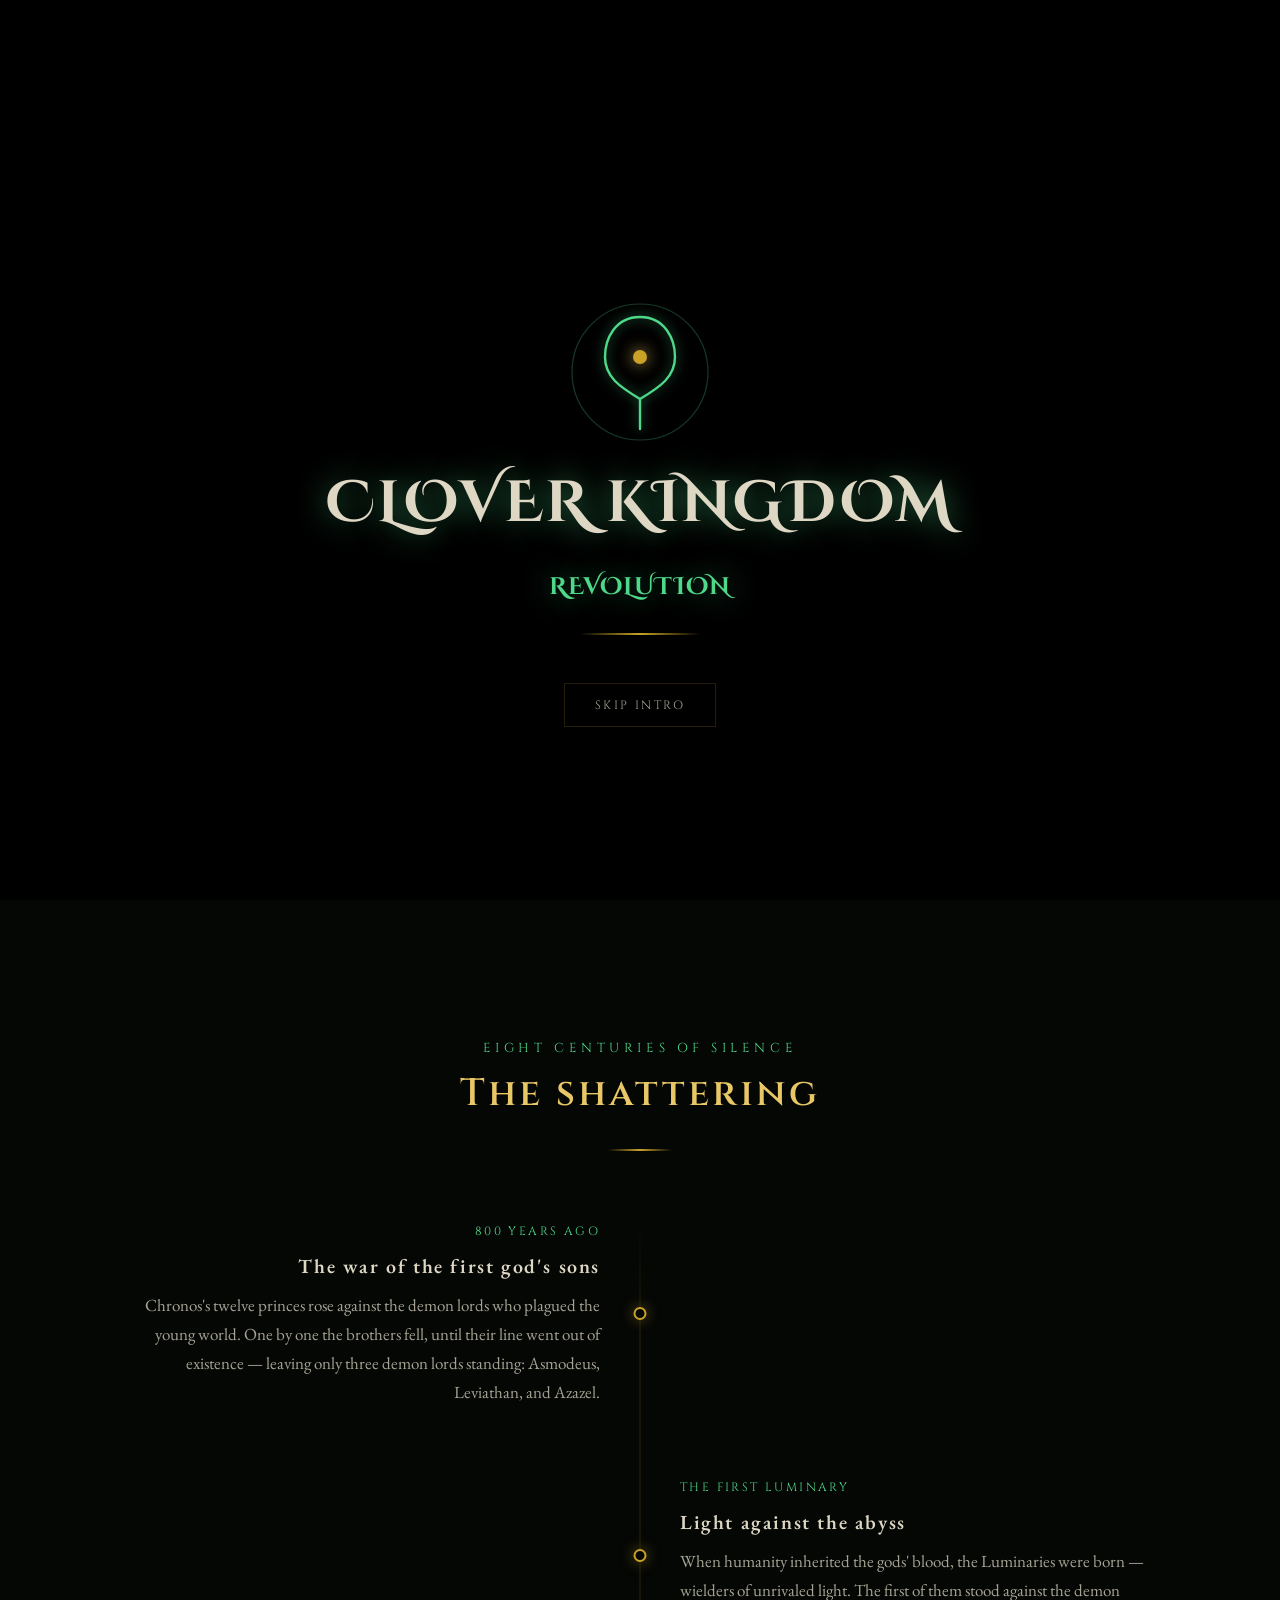
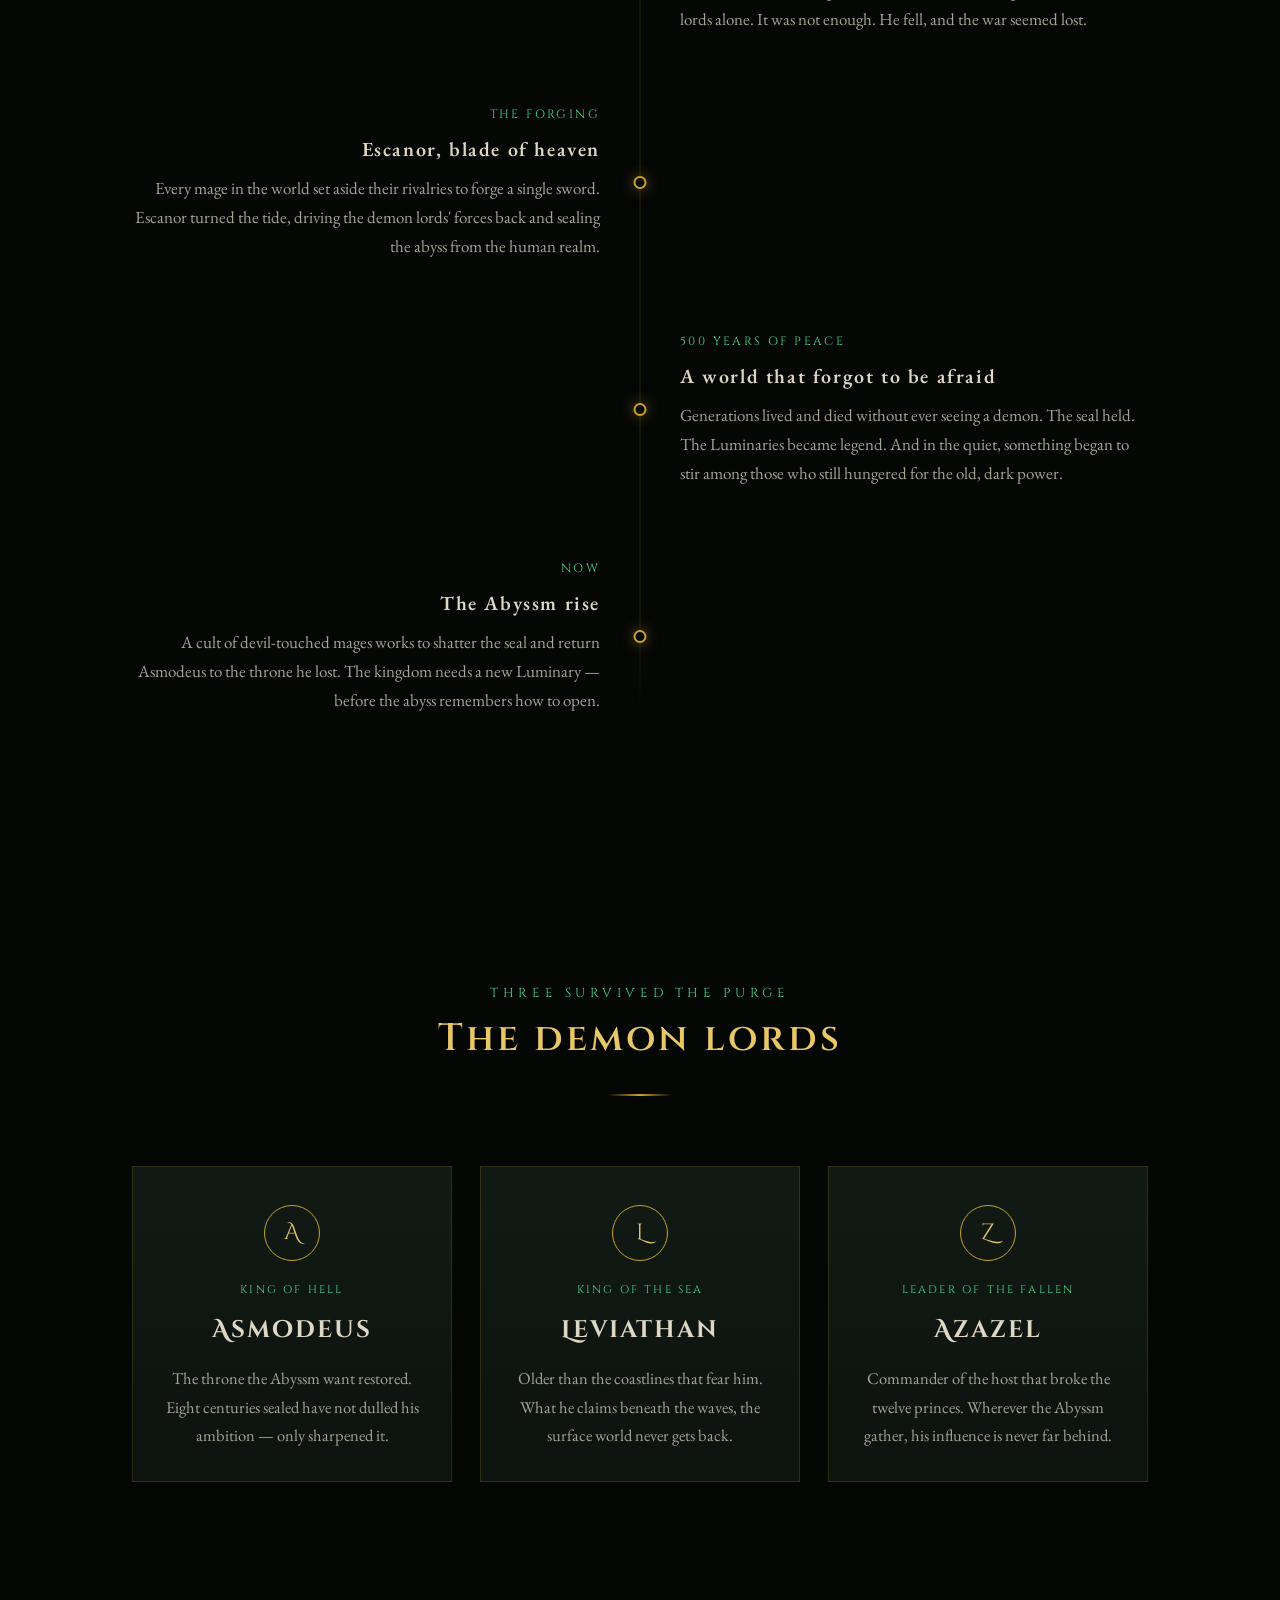
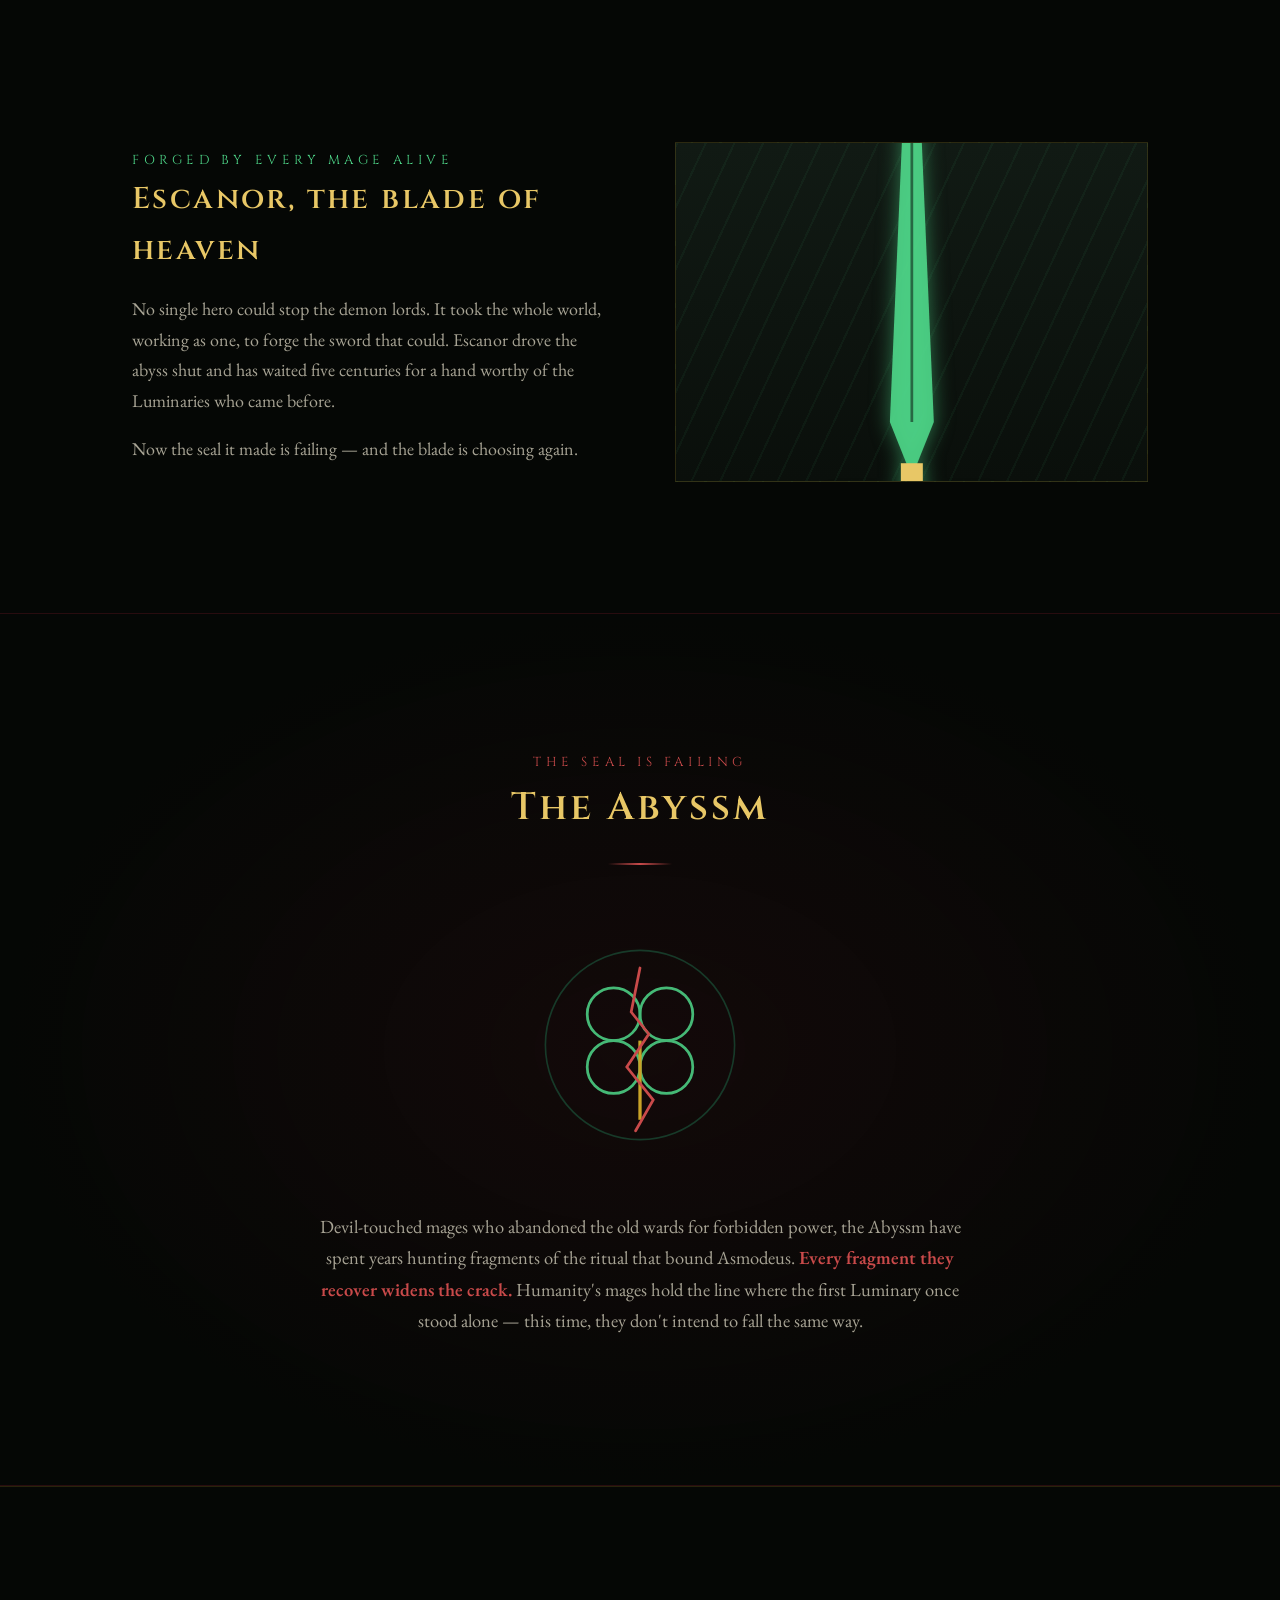
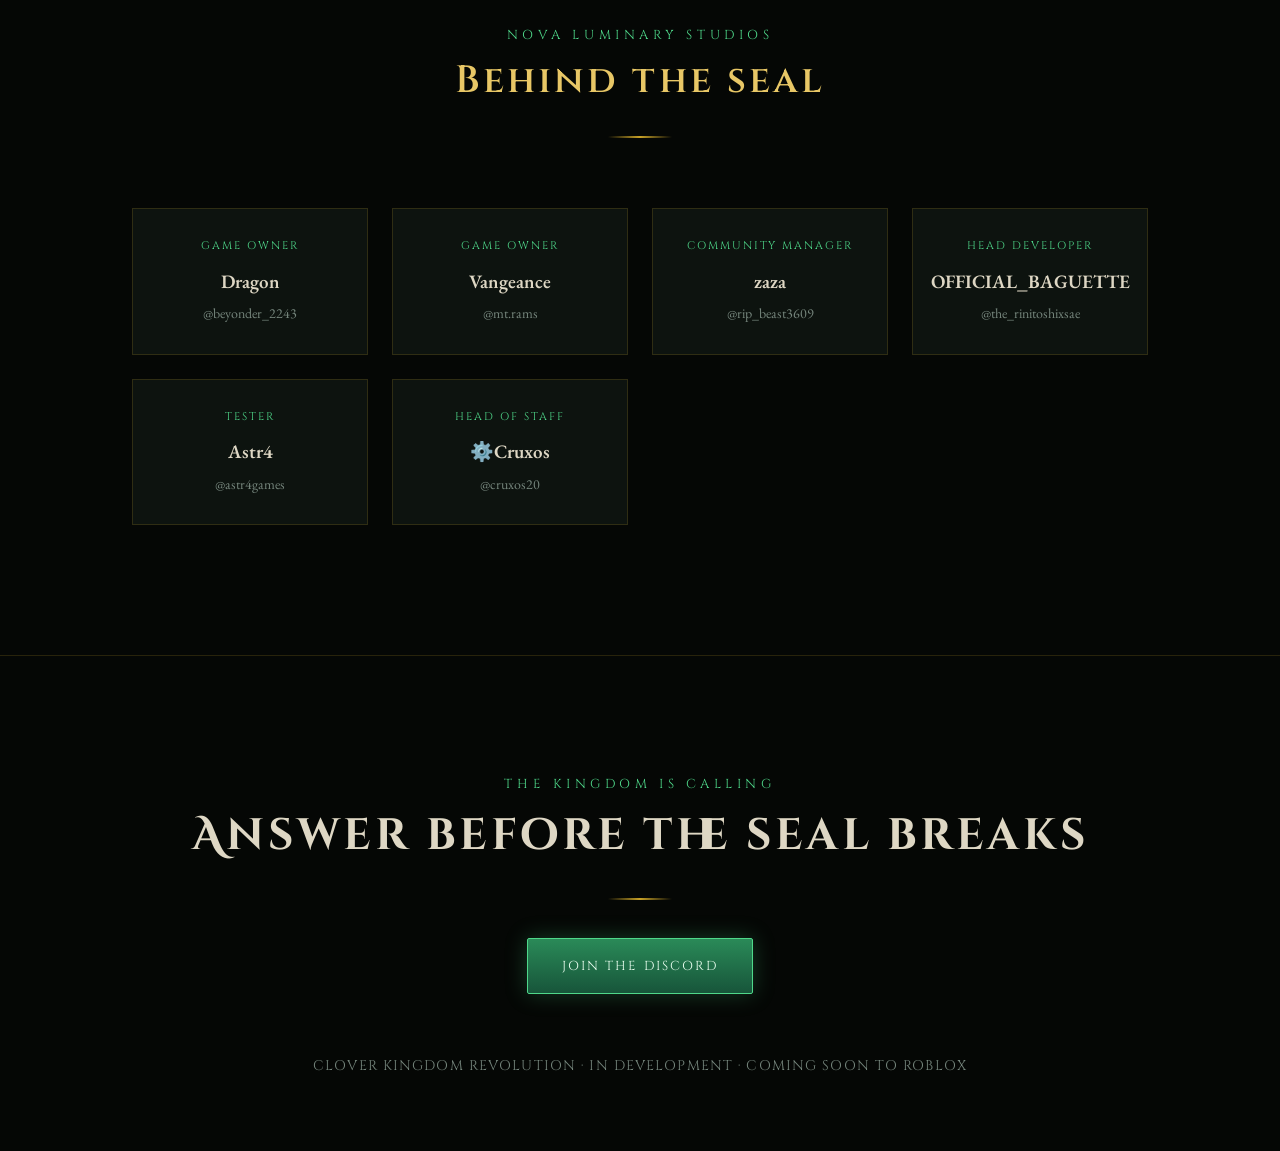
==== index.html @ c1c836a3 "Update index.html" ====
<!DOCTYPE html>
<html lang="en">
<head>
<meta charset="UTF-8">
<meta name="viewport" content="width=device-width, initial-scale=1.0">
<title>Clover Kingdom Revolution</title>
<link rel="preconnect" href="https://fonts.googleapis.com">
<link rel="preconnect" href="https://fonts.gstatic.com" crossorigin>
<link href="https://fonts.googleapis.com/css2?family=Cinzel+Decorative:wght@700;900&family=Cinzel:wght@500;600&family=EB+Garamond:ital,wght@0,400;0,500;0,600;1,400&display=swap" rel="stylesheet">
<style>
  :root{
    --void:#050705;
    --void-2:#0a0f0b;
    --panel:#0d130f;
    --panel-2:#111a14;
    --emerald:#1f6b45;
    --emerald-bright:#4fd88a;
    --emerald-dim:#173a29;
    --gold:#c9a227;
    --gold-bright:#e8c766;
    --parchment:#ded7c4;
    --parchment-dim:#a7a394;
    --muted:#75857c;
    --blood:#5c1520;
    --blood-bright:#c94a4a;
    --line: rgba(201,162,39,0.18);
  }
  *{box-sizing:border-box;}
  html{scroll-behavior:smooth;}
  body{
    margin:0;
    background:var(--void);
    color:var(--parchment);
    font-family:'EB Garamond', serif;
    font-size:19px;
    line-height:1.7;
    overflow-x:hidden;
  }
  h1,h2,h3{
    font-family:'Cinzel', serif;
    font-weight:600;
    letter-spacing:0.08em;
    color:var(--gold-bright);
    margin:0;
  }
  .eyebrow{
    font-family:'Cinzel', serif;
    font-size:13px;
    letter-spacing:0.35em;
    text-transform:uppercase;
    color:var(--emerald-bright);
    margin:0 0 14px;
  }
  a{color:var(--gold-bright);}
  .wrap{max-width:1080px; margin:0 auto; padding:0 32px;}
  .divider{
    width:64px; height:2px; margin:22px auto 0;
    background:linear-gradient(90deg, transparent, var(--gold), transparent);
  }
  .divider.left{margin-left:0;}

  /* ---------- NAV ---------- */
  nav{
    position:fixed; top:0; left:0; right:0; z-index:50;
    display:flex; align-items:center; justify-content:space-between;
    padding:18px 40px;
    background:linear-gradient(to bottom, rgba(5,7,5,0.92), transparent);
  }
  .brand{
    font-family:'Cinzel', serif; font-size:15px; letter-spacing:0.25em;
    color:var(--parchment); text-decoration:none;
  }
  .brand b{color:var(--gold-bright);}
  nav .links{display:flex; gap:34px;}
  nav .links a{
    color:var(--parchment-dim); text-decoration:none; font-family:'Cinzel', serif;
    font-size:12px; letter-spacing:0.18em; text-transform:uppercase;
    transition:color .25s;
  }
  nav .links a:hover{color:var(--emerald-bright);}

  /* ---------- HERO ---------- */
  .hero{
    position:relative; min-height:100vh;
    display:flex; align-items:flex-end;
    background:#000;
  }
  .hero img{
    position:absolute; inset:0; width:100%; height:100%; object-fit:cover;
    object-position: 50% 22%;
    opacity:0.88;
  }
  .hero::after{
    content:""; position:absolute; inset:0;
    background:
      linear-gradient(to top, var(--void) 2%, rgba(5,7,5,0.35) 42%, rgba(5,7,5,0.15) 65%, rgba(5,7,5,0.55) 100%);
  }
  .hero-content{
    position:relative; z-index:2; width:100%;
    padding:0 40px 76px; text-align:center;
  }
  .hero h1{
    font-family:'Cinzel Decorative', serif;
    font-size:clamp(40px, 7vw, 84px);
    line-height:1.05;
    color:var(--parchment);
    text-shadow: 0 0 28px rgba(79,216,138,0.35), 0 4px 18px rgba(0,0,0,0.8);
  }
  .hero h1 span{
    display:block; color:var(--emerald-bright);
    font-size:0.42em; letter-spacing:0.3em; margin-top:10px;
  }
  .hero p.tag{
    max-width:560px; margin:24px auto 0; color:var(--parchment-dim);
    font-style:italic; font-size:19px;
  }
  .cta-row{display:flex; gap:18px; justify-content:center; margin-top:38px; flex-wrap:wrap;}
  .btn{
    font-family:'Cinzel', serif; font-size:13px; letter-spacing:0.16em; text-transform:uppercase;
    padding:16px 34px; text-decoration:none; border-radius:2px;
    transition:transform .2s, box-shadow .2s, background .2s;
    display:inline-block;
  }
  .btn-primary{
    background:linear-gradient(180deg, #2a8a58, #17553a);
    color:#eafff0; border:1px solid var(--emerald-bright);
    box-shadow:0 0 22px rgba(79,216,138,0.25);
  }
  .btn-primary:hover{transform:translateY(-2px); box-shadow:0 0 32px rgba(79,216,138,0.45);}
  .btn-ghost{
    background:transparent; color:var(--gold-bright); border:1px solid var(--line);
  }
  .btn-ghost:hover{border-color:var(--gold); transform:translateY(-2px);}
  .scroll-cue{
    position:absolute; bottom:24px; left:50%; transform:translateX(-50%);
    z-index:2; width:18px; height:30px; border:1px solid rgba(222,215,196,0.4);
    border-radius:10px;
  }
  .scroll-cue::before{
    content:""; position:absolute; top:6px; left:50%; width:3px; height:6px;
    background:var(--emerald-bright); border-radius:2px; transform:translateX(-50%);
    animation:scrollpulse 1.8s infinite;
  }
  @keyframes scrollpulse{ 0%{opacity:1; top:6px;} 70%{opacity:0;} 100%{opacity:0; top:16px;} }

  /* ---------- SECTION GENERAL ---------- */
  section{padding:130px 0; position:relative;}
  .section-head{text-align:center; max-width:680px; margin:0 auto 70px;}
  .section-head h2{font-size:clamp(26px,3.4vw,38px);}
  .section-head .divider{margin-top:22px;}
  .reveal{opacity:0; transform:translateY(28px); transition:opacity .8s ease, transform .8s ease;}
  .reveal.in{opacity:1; transform:translateY(0);}

  /* ---------- TIMELINE (the shattering) ---------- */
  .timeline{position:relative; margin-top:20px;}
  .timeline::before{
    content:""; position:absolute; left:50%; top:0; bottom:0; width:1px;
    background:linear-gradient(to bottom, transparent, var(--line) 10%, var(--line) 90%, transparent);
    transform:translateX(-50%);
  }
  .t-row{display:flex; align-items:center; margin-bottom:70px; position:relative;}
  .t-row:last-child{margin-bottom:0;}
  .t-side{width:calc(50% - 40px);}
  .t-row .t-side:first-child{text-align:right; padding-right:0;}
  .t-row .t-side:last-child{padding-left:0;}
  .t-row.reverse{flex-direction:row-reverse;}
  .t-row.reverse .t-side:first-child{text-align:left;}
  .t-mark{
    position:absolute; left:50%; transform:translateX(-50%);
    width:13px; height:13px; border-radius:50%;
    background:var(--void); border:2px solid var(--gold);
    box-shadow:0 0 14px rgba(201,162,39,0.5);
  }
  .t-era{font-family:'Cinzel', serif; font-size:12px; letter-spacing:0.2em; color:var(--emerald-bright); text-transform:uppercase; margin-bottom:8px; display:block;}
  .t-side h3{font-size:20px; color:var(--parchment); font-family:'EB Garamond', serif; font-weight:600; margin-bottom:8px;}
  .t-side p{color:var(--parchment-dim); font-size:17px; margin:0;}
  .t-empty{width:calc(50% - 40px);}

  /* ---------- DEMON LORDS ---------- */
  .lords{
    display:grid; grid-template-columns:repeat(3,1fr); gap:28px;
  }
  .lord-card{
    background:linear-gradient(180deg, var(--panel-2), var(--panel));
    border:1px solid var(--line);
    padding:38px 28px 32px;
    text-align:center;
    position:relative;
    transition:transform .3s, border-color .3s;
  }
  .lord-card:hover{transform:translateY(-6px); border-color:var(--gold);}
  .lord-sigil{
    width:56px; height:56px; margin:0 auto 20px;
    border:1px solid var(--gold);
    border-radius:50%;
    display:flex; align-items:center; justify-content:center;
    color:var(--gold-bright); font-family:'Cinzel Decorative', serif; font-size:22px;
  }
  .lord-card .domain{
    display:block; font-family:'Cinzel', serif; font-size:11px;
    letter-spacing:0.2em; text-transform:uppercase; color:var(--emerald-bright); margin-bottom:10px;
  }
  .lord-card h3{font-size:24px; font-family:'Cinzel Decorative', serif; color:var(--parchment); margin-bottom:14px;}
  .lord-card p{color:var(--parchment-dim); font-size:16.5px; margin:0;}

  /* ---------- ESCANOR / LUMINARIES ---------- */
  .split{
    display:grid; grid-template-columns:1fr 1fr; gap:70px; align-items:center;
  }
  .split h2{font-size:30px; margin-bottom:18px;}
  .split p{color:var(--parchment-dim); font-size:18px;}
  .blade-frame{
    height:340px; border:1px solid var(--line);
    background:
      repeating-linear-gradient(115deg, rgba(79,216,138,0.05) 0 2px, transparent 2px 26px),
      linear-gradient(180deg, var(--panel-2), var(--void-2));
    position:relative; overflow:hidden;
    display:flex; align-items:center; justify-content:center;
  }
  .blade-frame svg{width:70%; height:auto;}
  .blade-glow{filter:drop-shadow(0 0 10px rgba(79,216,138,0.55));}

  /* ---------- THE ABYSSM (signature: cracking seal) ---------- */
  .abyssm{
    background:radial-gradient(ellipse at center, rgba(92,21,32,0.16), var(--void) 70%);
    border-top:1px solid rgba(92,21,32,0.4);
    border-bottom:1px solid rgba(92,21,32,0.4);
  }
  .abyssm .section-head .divider{
    background:linear-gradient(90deg, transparent, var(--blood-bright), transparent);
  }
  .abyssm .eyebrow{color:var(--blood-bright);}
  .seal-wrap{
    display:flex; justify-content:center; margin:10px 0 56px;
  }
  .seal-wrap svg{width:220px; height:220px;}
  .abyssm-copy{
    max-width:680px; margin:0 auto; text-align:center; color:var(--parchment-dim); font-size:18.5px;
  }
  .abyssm-copy strong{color:var(--blood-bright); font-weight:600; font-style:normal;}

  /* ---------- FOOTER / FINAL CTA ---------- */
  footer{
    text-align:center; padding:110px 0 60px;
    border-top:1px solid var(--line);
  }
  footer h2{font-size:clamp(28px,4vw,44px); font-family:'Cinzel Decorative', serif; color:var(--parchment);}
  footer .divider{margin:24px auto 34px;}
  footer .fine{color:var(--muted); font-size:14px; margin-top:60px; font-family:'Cinzel', serif; letter-spacing:0.08em;}

  /* ---------- INTRO SPLASH (cinematic) ---------- */
  #splash{
    position:fixed; inset:0; z-index:200;
    background:#000;
    display:flex; flex-direction:column; align-items:center; justify-content:center;
    overflow:hidden;
    transition:opacity 1s ease, visibility 1s ease;
  }
  #splash.hide{opacity:0; visibility:hidden; pointer-events:none;}
  #splash.hide-cut{opacity:1 !important;}

  .splash-bg{
    position:absolute; inset:-4%; z-index:0;
    background:radial-gradient(ellipse at 50% 45%, #0a1410 0%, #050705 55%, #000 100%);
    animation:bg-zoom 17s ease-out forwards;
    transform-origin:50% 50%;
  }
  @keyframes bg-zoom{ from{transform:scale(1);} to{transform:scale(1.12);} }

  .letterbox{
    position:absolute; left:0; right:0; z-index:5; background:#000;
    height:0; animation:letterbox-in .8s cubic-bezier(.2,.8,.2,1) forwards;
  }
  .letterbox.top{top:0;}
  .letterbox.bottom{bottom:0;}
  @keyframes letterbox-in{ to{height:9%;} }
  #splash.hide-cut .letterbox{transition:none;}

  .grain{
    position:absolute; inset:-50%; z-index:4; pointer-events:none; opacity:0.05; mix-blend-mode:overlay;
    background-image:radial-gradient(rgba(255,255,255,0.9) 0.6px, transparent 0.6px);
    background-size:3px 3px;
    animation:grain-shift .4s steps(4) infinite;
  }
  @keyframes grain-shift{
    0%{transform:translate(0,0);} 25%{transform:translate(-1%,1%);}
    50%{transform:translate(1%,-1%);} 75%{transform:translate(-1%,-1%);} 100%{transform:translate(0,0);}
  }

  .flare{
    position:absolute; inset:0; z-index:6; pointer-events:none;
    background:radial-gradient(circle at 50% 55%, rgba(79,216,138,0.55), rgba(79,216,138,0) 60%);
    opacity:0;
  }
  .flare.f1{animation:flare-pulse 1.1s ease forwards; animation-delay:13.25s;}
  .flare.f2{
    background:radial-gradient(circle at 50% 45%, rgba(232,199,102,0.5), rgba(232,199,102,0) 55%);
    animation:flare-pulse 1.3s ease forwards; animation-delay:13.75s;
  }
  @keyframes flare-pulse{
    0%{opacity:0;} 30%{opacity:1;} 100%{opacity:0;}
  }

  .cut-flash{
    position:absolute; inset:0; z-index:7; background:#000; opacity:0; pointer-events:none;
    animation:cut-flash 1.1s ease forwards; animation-delay:16.55s;
  }
  @keyframes cut-flash{ 0%{opacity:0;} 55%{opacity:1;} 100%{opacity:1;} }

  .embers{position:absolute; inset:0; pointer-events:none; z-index:1;}
  .ember{
    position:absolute; bottom:-10px; width:3px; height:3px; border-radius:50%;
    background:var(--emerald-bright); box-shadow:0 0 6px 1px rgba(79,216,138,0.7);
    opacity:0; animation:ember-rise linear infinite;
  }
  @keyframes ember-rise{
    0%{opacity:0; transform:translateY(0) translateX(0);}
    8%{opacity:0.9;}
    90%{opacity:0.3;}
    100%{opacity:0; transform:translateY(-92vh) translateX(var(--drift,20px));}
  }

  .splash-vignette{
    position:absolute; inset:0; z-index:2; box-shadow:inset 0 0 160px 60px #000;
    opacity:0; animation:vig-in 2s ease forwards; animation-delay:.2s;
  }
  @keyframes vig-in{ to{opacity:1;} }

  .splash-studio{
    position:relative; z-index:8;
    font-family:'Cinzel', serif; font-size:12px; letter-spacing:0.5em; text-transform:uppercase;
    color:var(--parchment-dim); text-align:center;
    opacity:0; transform:translateY(6px);
    animation:studio-in 2.2s ease forwards;
    animation-delay:.4s;
  }
  @keyframes studio-in{
    0%{opacity:0; transform:translateY(6px);}
    26%{opacity:1; transform:translateY(0);}
    70%{opacity:1;}
    100%{opacity:0;}
  }

  .credits-stage{
    position:relative; z-index:8;
    width:min(86vw, 360px); height:78px;
    opacity:0;
    animation:stage-fade .4s ease forwards;
    animation-delay:2.4s;
  }
  @keyframes stage-fade{ to{opacity:1;} }
  .credit-item{
    position:absolute; inset:0;
    display:flex; flex-direction:column; align-items:center; justify-content:center;
    opacity:0;
    animation-name:credit-cycle; animation-timing-function:ease; animation-fill-mode:forwards;
  }
  @keyframes credit-cycle{
    0%{opacity:0; transform:translateY(10px) scale(0.97);}
    12%{opacity:1; transform:translateY(0) scale(1);}
    80%{opacity:1; transform:translateY(0) scale(1);}
    100%{opacity:0; transform:translateY(-8px) scale(0.98);}
  }
  .credit-item .role{
    font-family:'Cinzel', serif; font-size:11px; letter-spacing:0.28em; text-transform:uppercase;
    color:var(--emerald-bright); margin-bottom:9px;
  }
  .credit-item .who{
    font-family:'Cinzel Decorative', serif; font-size:24px; color:var(--parchment);
    text-shadow:0 0 16px rgba(79,216,138,0.35);
  }
  .credit-item .handle{
    font-size:14px; color:var(--muted); margin-top:5px; font-family:'EB Garamond', serif;
  }

  .splash-crest{
    position:relative; z-index:8; width:150px; height:150px; margin:26px 0 8px;
    opacity:0;
    animation:crest-in .9s ease forwards;
    animation-delay:10.95s;
  }
  @keyframes crest-in{
    0%{opacity:0; transform:scale(0.82);}
    100%{opacity:1; transform:scale(1);}
  }
  .splash-crest svg{width:100%; height:100%;}
  .crest-ring{
    fill:none; stroke:var(--emerald-dim); stroke-width:1.2;
  }
  .crest-line{
    fill:none; stroke:var(--emerald-bright); stroke-width:2.4; stroke-linecap:round;
    stroke-dasharray:340; stroke-dashoffset:340;
    filter:drop-shadow(0 0 6px rgba(79,216,138,0.65));
    animation:crest-draw 2.1s cubic-bezier(.4,.1,.2,1) forwards;
    animation-delay:11.15s;
  }
  .crest-gem{
    fill:var(--gold); opacity:0;
    animation:gem-in .6s ease forwards; animation-delay:13.25s;
    filter:drop-shadow(0 0 8px rgba(232,199,102,0.8));
  }
  @keyframes crest-draw{ to{stroke-dashoffset:0;} }
  @keyframes gem-in{ to{opacity:1;} }

  .splash-title{
    position:relative; z-index:8; text-align:center;
    opacity:0;
    animation:title-in 1.6s ease forwards;
    animation-delay:13.75s;
  }
  @keyframes title-in{
    0%{opacity:0; transform:translateY(14px);}
    100%{opacity:1; transform:translateY(0);}
  }
  .splash-title h1{
    font-family:'Cinzel Decorative', serif;
    font-size:clamp(30px,6.4vw,58px);
    color:var(--parchment);
    letter-spacing:0.5em;
    text-shadow:0 0 30px rgba(79,216,138,0.55), 0 2px 20px rgba(0,0,0,0.9);
    animation:tracking-in 1.8s cubic-bezier(.2,.7,.2,1) forwards;
    animation-delay:13.75s;
  }
  @keyframes tracking-in{
    0%{letter-spacing:0.5em; opacity:0;}
    40%{opacity:1;}
    100%{letter-spacing:0.04em; opacity:1;}
  }
  .splash-title h1 span{
    display:block; color:var(--emerald-bright);
    font-size:0.42em; letter-spacing:0.5em; margin-top:12px;
    animation:tracking-in 1.8s cubic-bezier(.2,.7,.2,1) forwards;
    animation-delay:14.05s;
  }
  .splash-divider{
    position:relative; z-index:8; height:2px; width:0;
    margin:26px auto 0;
    background:linear-gradient(90deg, transparent, var(--gold), transparent);
    animation:divider-grow 1s ease forwards; animation-delay:15.85s;
  }
  @keyframes divider-grow{ to{width:120px;} }

  .skip-btn{
    position:relative; z-index:8;
    margin-top:48px; background:transparent; border:1px solid var(--line);
    color:var(--parchment-dim); font-family:'Cinzel', serif; font-size:12px;
    letter-spacing:0.2em; text-transform:uppercase; padding:13px 30px; cursor:pointer;
    transition:border-color .25s, color .25s;
    opacity:0; animation:skip-in 1s ease forwards; animation-delay:1.2s;
  }
  @keyframes skip-in{ to{opacity:1;} }
  .skip-btn:hover{border-color:var(--gold); color:var(--gold-bright);}
  .skip-btn:focus-visible{outline:1px solid var(--gold-bright); outline-offset:3px;}

  @media (prefers-reduced-motion: reduce){
    #splash *{animation-duration:.01s !important; animation-delay:0s !important;}
  }

  /* ---------- TEAM / CREDITS ---------- */
  .team{border-top:1px solid var(--line);}
  .team-grid{
    display:grid; grid-template-columns:repeat(auto-fit,minmax(190px,1fr)); gap:24px;
  }
  .team-card{
    text-align:center; padding:28px 16px;
    background:var(--panel); border:1px solid var(--line);
  }
  .team-card .role{
    display:block; font-family:'Cinzel', serif; font-size:11px; letter-spacing:0.18em;
    text-transform:uppercase; color:var(--emerald-bright); margin-bottom:10px;
  }
  .team-card .who{color:var(--parchment); font-size:19px; font-weight:600;}
  .team-card .handle{display:block; color:var(--muted); font-size:14px; margin-top:4px;}

  @media (max-width:820px){
    .lords{grid-template-columns:1fr;}
    .split{grid-template-columns:1fr; gap:36px;}
    .t-row, .t-row.reverse{flex-direction:column; align-items:flex-start; text-align:left;}
    .t-row .t-side:first-child, .t-row.reverse .t-side:first-child{text-align:left;}
    .t-side, .t-empty{width:100%;}
    .timeline::before{left:6px;}
    .t-mark{left:6px;}
    .t-side{padding-left:26px !important;}
    nav .links{display:none;}
  }
</style>
</head>
<body>
<audio id="introMusic" src="music/intro.mp3" preload="auto" autoplay playsinline></audio>
<audio id="websiteMusic" src="music/website.mp3" preload="auto" loop playsinline></audio>

<div id="splash" role="dialog" aria-label="Intro">
  <div class="splash-bg"></div>
  <div class="letterbox top"></div>
  <div class="letterbox bottom"></div>
  <div class="splash-vignette"></div>
  <div class="embers" id="embers"></div>
  <div class="grain"></div>
  <div class="flare f1"></div>
  <div class="flare f2"></div>
  <div class="cut-flash"></div>

  <span class="splash-studio">A production of Nova Luminary Studios</span>

  <div class="credits-stage" id="credits-stage"></div>

  <div class="splash-crest">
    <svg viewBox="0 0 150 150">
      <circle class="crest-ring" cx="75" cy="75" r="68"/>
      <path class="crest-line" d="M75,20 C50,20 40,42 40,60 C40,80 55,90 75,102 C95,90 110,80 110,60 C110,42 100,20 75,20 Z"/>
      <path class="crest-line" d="M75,102 L75,132" style="animation-delay:3.4s; stroke-dasharray:40; stroke-dashoffset:40;"/>
      <circle class="crest-gem" cx="75" cy="60" r="7"/>
    </svg>
  </div>

  <div class="splash-title">
    <h1>CLOVER KINGDOM<span>REVOLUTION</span></h1>
  </div>

  <div class="splash-divider"></div>

  <button class="skip-btn" id="skip-intro">Skip intro</button>
</div>

<nav>
  <a class="brand" href="#top">CLOVER <b>KINGDOM</b> REVOLUTION</a>
  <div class="links">
    <a href="#lore">The Shattering</a>
    <a href="#lords">Demon Lords</a>
    <a href="#escanor">Escanor</a>
    <a href="#abyssm">The Abyssm</a>
    <a href="https://discord.gg/U8FnqhsaT" target="_blank" rel="noopener">Discord</a>
  </div>
</nav>

<div class="hero" id="top">
  <img src="hero.jpg" alt="A luminary knight wielding a glowing sword before the castle of Clover Kingdom, a fallen phoenix and drifting islands behind him">
  <div class="hero-content">
    <h1>CLOVER KINGDOM<span>REVOLUTION</span></h1>
    <p class="tag">Five hundred years of peace are ending. The seal that bound three demon lords beneath the abyss is cracking &mdash; and only a new Luminary can hold the line.</p>
    <div class="cta-row">
      <a class="btn btn-primary" href="https://discord.gg/U8FnqhsaT" target="_blank" rel="noopener">Join the Discord</a>
      <a class="btn btn-ghost" href="#lore">Read the lore</a>
    </div>
  </div>
  <div class="scroll-cue"></div>
</div>

<section id="lore">
  <div class="wrap">
    <div class="section-head reveal">
      <span class="eyebrow">Eight centuries of silence</span>
      <h2>The shattering</h2>
      <div class="divider"></div>
    </div>

    <div class="timeline">
      <div class="t-row reveal">
        <div class="t-side">
          <span class="t-era">800 years ago</span>
          <h3>The war of the first god's sons</h3>
          <p>Chronos's twelve princes rose against the demon lords who plagued the young world. One by one the brothers fell, until their line went out of existence &mdash; leaving only three demon lords standing: Asmodeus, Leviathan, and Azazel.</p>
        </div>
        <div class="t-mark"></div>
        <div class="t-empty"></div>
      </div>

      <div class="t-row reverse reveal">
        <div class="t-side">
          <span class="t-era">The first Luminary</span>
          <h3>Light against the abyss</h3>
          <p>When humanity inherited the gods' blood, the Luminaries were born &mdash; wielders of unrivaled light. The first of them stood against the demon lords alone. It was not enough. He fell, and the war seemed lost.</p>
        </div>
        <div class="t-mark"></div>
        <div class="t-empty"></div>
      </div>

      <div class="t-row reveal">
        <div class="t-side">
          <span class="t-era">The forging</span>
          <h3>Escanor, blade of heaven</h3>
          <p>Every mage in the world set aside their rivalries to forge a single sword. Escanor turned the tide, driving the demon lords' forces back and sealing the abyss from the human realm.</p>
        </div>
        <div class="t-mark"></div>
        <div class="t-empty"></div>
      </div>

      <div class="t-row reverse reveal">
        <div class="t-side">
          <span class="t-era">500 years of peace</span>
          <h3>A world that forgot to be afraid</h3>
          <p>Generations lived and died without ever seeing a demon. The seal held. The Luminaries became legend. And in the quiet, something began to stir among those who still hungered for the old, dark power.</p>
        </div>
        <div class="t-mark"></div>
        <div class="t-empty"></div>
      </div>

      <div class="t-row reveal">
        <div class="t-side">
          <span class="t-era">Now</span>
          <h3>The Abyssm rise</h3>
          <p>A cult of devil-touched mages works to shatter the seal and return Asmodeus to the throne he lost. The kingdom needs a new Luminary &mdash; before the abyss remembers how to open.</p>
        </div>
        <div class="t-mark"></div>
        <div class="t-empty"></div>
      </div>
    </div>
  </div>
</section>

<section id="lords">
  <div class="wrap">
    <div class="section-head reveal">
      <span class="eyebrow">Three survived the purge</span>
      <h2>The demon lords</h2>
      <div class="divider"></div>
    </div>

    <div class="lords">
      <div class="lord-card reveal">
        <div class="lord-sigil">A</div>
        <span class="domain">King of hell</span>
        <h3>Asmodeus</h3>
        <p>The throne the Abyssm want restored. Eight centuries sealed have not dulled his ambition &mdash; only sharpened it.</p>
      </div>
      <div class="lord-card reveal">
        <div class="lord-sigil">L</div>
        <span class="domain">King of the sea</span>
        <h3>Leviathan</h3>
        <p>Older than the coastlines that fear him. What he claims beneath the waves, the surface world never gets back.</p>
      </div>
      <div class="lord-card reveal">
        <div class="lord-sigil">Z</div>
        <span class="domain">Leader of the fallen</span>
        <h3>Azazel</h3>
        <p>Commander of the host that broke the twelve princes. Wherever the Abyssm gather, his influence is never far behind.</p>
      </div>
    </div>
  </div>
</section>

<section id="escanor">
  <div class="wrap">
    <div class="split">
      <div class="reveal">
        <span class="eyebrow">Forged by every mage alive</span>
        <h2>Escanor, the blade of heaven</h2>
        <p>No single hero could stop the demon lords. It took the whole world, working as one, to forge the sword that could. Escanor drove the abyss shut and has waited five centuries for a hand worthy of the Luminaries who came before.</p>
        <p>Now the seal it made is failing &mdash; and the blade is choosing again.</p>
      </div>
      <div class="blade-frame reveal">
        <svg viewBox="0 0 120 300" class="blade-glow">
          <polygon points="60,4 68,190 60,210 52,190" fill="var(--emerald-bright)" opacity="0.9"/>
          <rect x="56" y="205" width="8" height="14" fill="var(--gold-bright)"/>
          <rect x="30" y="219" width="60" height="10" rx="2" fill="var(--gold)"/>
          <rect x="55" y="229" width="10" height="58" fill="#2b2116"/>
          <circle cx="60" cy="292" r="10" fill="var(--gold)"/>
          <line x1="60" y1="20" x2="60" y2="190" stroke="var(--void)" stroke-width="1" opacity="0.5"/>
        </svg>
      </div>
    </div>
  </div>
</section>

<section class="abyssm" id="abyssm">
  <div class="wrap">
    <div class="section-head reveal">
      <span class="eyebrow">The seal is failing</span>
      <h2>The Abyssm</h2>
      <div class="divider"></div>
    </div>

    <div class="seal-wrap reveal">
      <svg viewBox="0 0 200 200" id="seal-svg">
        <circle cx="100" cy="100" r="86" fill="none" stroke="var(--emerald-dim)" stroke-width="1.5"/>
        <g fill="none" stroke="var(--emerald-bright)" stroke-width="2.5" opacity="0.85">
          <circle cx="76" cy="72" r="24"/>
          <circle cx="124" cy="72" r="24"/>
          <circle cx="76" cy="120" r="24"/>
          <circle cx="124" cy="120" r="24"/>
        </g>
        <line x1="100" y1="96" x2="100" y2="168" stroke="var(--gold)" stroke-width="3"/>
        <path id="seal-crack" d="M100,30 L92,70 L108,90 L88,120 L112,150 L96,178" fill="none" stroke="var(--blood-bright)" stroke-width="2.5" stroke-linecap="round" stroke-dasharray="260" stroke-dashoffset="260"/>
      </svg>
    </div>

    <div class="abyssm-copy reveal">
      <p>Devil-touched mages who abandoned the old wards for forbidden power, the Abyssm have spent years hunting fragments of the ritual that bound Asmodeus. <strong>Every fragment they recover widens the crack.</strong> Humanity's mages hold the line where the first Luminary once stood alone &mdash; this time, they don't intend to fall the same way.</p>
    </div>
  </div>
</section>

<section class="team">
  <div class="wrap">
    <div class="section-head reveal">
      <span class="eyebrow">Nova Luminary Studios</span>
      <h2>Behind the seal</h2>
      <div class="divider"></div>
    </div>
    <div class="team-grid reveal">
      <div class="team-card">
        <span class="role">Game owner</span>
        <span class="who">Dragon</span>
        <span class="handle">@beyonder_2243</span>
      </div>
      <div class="team-card">
        <span class="role">Game owner</span>
        <span class="who">Vangeance</span>
        <span class="handle">@mt.rams</span>
      </div>
      <div class="team-card">
        <span class="role">Community manager</span>
        <span class="who">zaza</span>
        <span class="handle">@rip_beast3609</span>
      </div>
      <div class="team-card">
        <span class="role">Head developer</span>
        <span class="who">OFFICIAL_BAGUETTE</span>
        <span class="handle">@the_rinitoshixsae</span>
      </div>
      <div class="team-card">
        <span class="role">Tester</span>
        <span class="who">Astr4</span>
        <span class="handle">@astr4games</span>
      </div>
      <div class="team-card">
        <span class="role">Head of Staff</span>
        <span class="who">⚙️Cruxos</span>
        <span class="handle">@cruxos20</span>
      </div>
    </div>
  </div>
</section>

<footer id="play">
  <div class="wrap">
    <span class="eyebrow">The kingdom is calling</span>
    <h2>Answer before the seal breaks</h2>
    <div class="divider"></div>
    <div class="cta-row">
      <a class="btn btn-primary" href="https://discord.gg/U8FnqhsaT" target="_blank" rel="noopener">Join the Discord</a>
    </div>
    <p class="fine">CLOVER KINGDOM REVOLUTION &middot; IN DEVELOPMENT &middot; COMING SOON TO ROBLOX</p>
  </div>
</footer>

<script>

  // ---- Music: intro -> website ----
  (function(){
    const introMusic = document.getElementById('introMusic');
    const websiteMusic = document.getElementById('websiteMusic');
    const splash = document.getElementById('splash');
    if(!introMusic || !websiteMusic) return;

    introMusic.volume = 0.75;
    websiteMusic.volume = 0.60;

    let websiteStarted = false;
    let unlocked = false;

    function startIntro(){
      if (introMusic.paused) {
        const p = introMusic.play();
        if (p && p.catch) p.catch(()=>{});
      }
    }

    function startWebsite(){
      if(websiteStarted) return;
      websiteStarted = true;
      introMusic.pause();
      introMusic.currentTime = 0;
      websiteMusic.currentTime = 0;
      const p = websiteMusic.play();
      if (p && p.catch) p.catch(()=>{});
    }

    // Browser autoplay is attempted immediately.
    startIntro();

    // If the browser blocks audible autoplay, silently retry on the
    // first normal interaction. No message or overlay is shown.
    function unlock(){
      if(unlocked) return;
      unlocked = true;
      if(!websiteStarted) startIntro();
      document.removeEventListener('pointerdown', unlock, true);
      document.removeEventListener('keydown', unlock, true);
      document.removeEventListener('touchstart', unlock, true);
    }
    document.addEventListener('pointerdown', unlock, true);
    document.addEventListener('keydown', unlock, true);
    document.addEventListener('touchstart', unlock, true);

    introMusic.addEventListener('ended', startWebsite);

    // Keep the music transition synchronized with the intro itself.
    const skip = document.getElementById('skip-intro');
    if(skip) skip.addEventListener('click', function(){
      startWebsite();
    });

    // Fallback matching the cinematic intro length.
    setTimeout(function(){
      if(!websiteStarted) startWebsite();
    }, 17600);
  })();

  // ---- Cinematic intro splash ----
  (function(){
    const splash = document.getElementById('splash');
    const emberField = document.getElementById('embers');
    const creditsStage = document.getElementById('credits-stage');
    const skipBtn = document.getElementById('skip-intro');
    document.body.style.overflow = 'hidden';

    const credits = [
      { role:'Game owner', who:'Dragon', handle:'@beyonder_2243' },
      { role:'Game owner', who:'Vangeance', handle:'@mt.rams' },
      { role:'Community manager', who:'zaza', handle:'@rip_beast3609' },
      { role:'Head developer', who:'OFFICIAL_BAGUETTE', handle:'@the_rinitoshixsae' },
      { role:'Tester', who:'Astr4', handle:'@astr4games' },
      { role:'Head of Staff', who:'⚙️Cruxos', handle:'@cruxos20' }
    ];
    const SEG = 1.35;
    const START = 2.6;
    credits.forEach((c, i)=>{
      const item = document.createElement('div');
      item.className = 'credit-item';
      item.style.animationDuration = SEG + 's';
      item.style.animationDelay = (START + i*SEG) + 's';
      item.innerHTML =
        '<span class="role">' + c.role + '</span>' +
        '<span class="who">' + c.who + '</span>' +
        '<span class="handle">' + c.handle + '</span>';
      creditsStage.appendChild(item);
    });

    const emberCount = window.innerWidth < 700 ? 16 : 28;
    for(let i=0;i<emberCount;i++){
      const em = document.createElement('div');
      em.className = 'ember';
      const left = Math.random()*100;
      const dur = 4 + Math.random()*4;
      const delay = Math.random()*6;
      const drift = (Math.random()*40 - 20) + 'px';
      em.style.left = left + '%';
      em.style.setProperty('--drift', drift);
      em.style.animationDuration = dur + 's';
      em.style.animationDelay = delay + 's';
      emberField.appendChild(em);
    }

    let dismissed = false;
    function dismiss(){
      if(dismissed) return;
      dismissed = true;
      splash.classList.add('hide');
      document.body.style.overflow = '';
      setTimeout(()=>{ if(splash.parentNode) splash.parentNode.removeChild(splash); }, 1200);
    }
    skipBtn.addEventListener('click', dismiss);
    const AUTO_DISMISS_MS = 17200;
    const autoTimer = setTimeout(dismiss, AUTO_DISMISS_MS);
    skipBtn.addEventListener('click', ()=>clearTimeout(autoTimer));
  })();

  const io = new IntersectionObserver((entries)=>{
    entries.forEach(e=>{
      if(e.isIntersecting){
        e.target.classList.add('in');
        if(e.target.classList.contains('abyssm')===false && e.target.querySelector && e.target.querySelector('#seal-crack')){
          // handled separately below
        }
      }
    });
  }, {threshold:0.2});
  document.querySelectorAll('.reveal').forEach(el=>io.observe(el));

  const crackObserver = new IntersectionObserver((entries)=>{
    entries.forEach(e=>{
      if(e.isIntersecting){
        const crack = document.getElementById('seal-crack');
        if(crack){ crack.style.transition='stroke-dashoffset 2.2s ease'; crack.style.strokeDashoffset='0'; }
        crackObserver.disconnect();
      }
    });
  }, {threshold:0.4});
  const sealWrap = document.querySelector('.seal-wrap');
  if(sealWrap) crackObserver.observe(sealWrap);
</script>

</body>
</html>
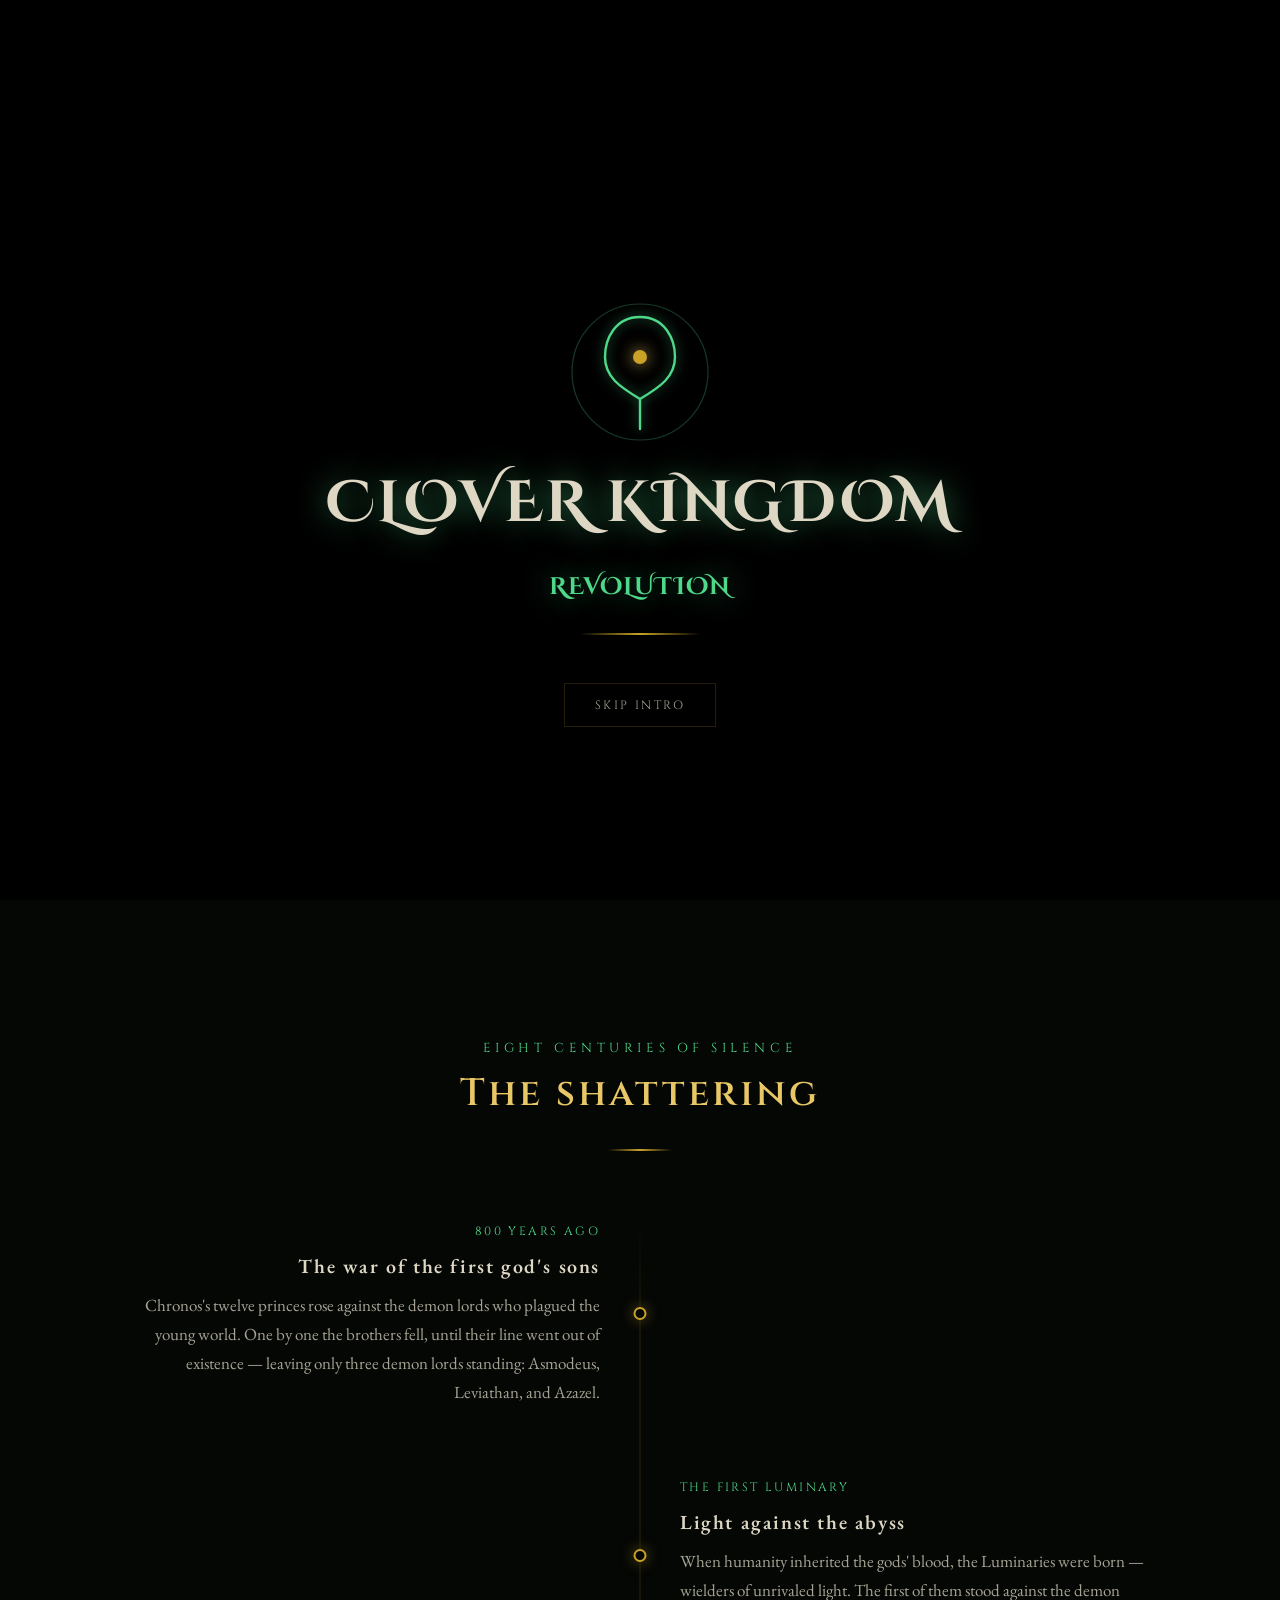
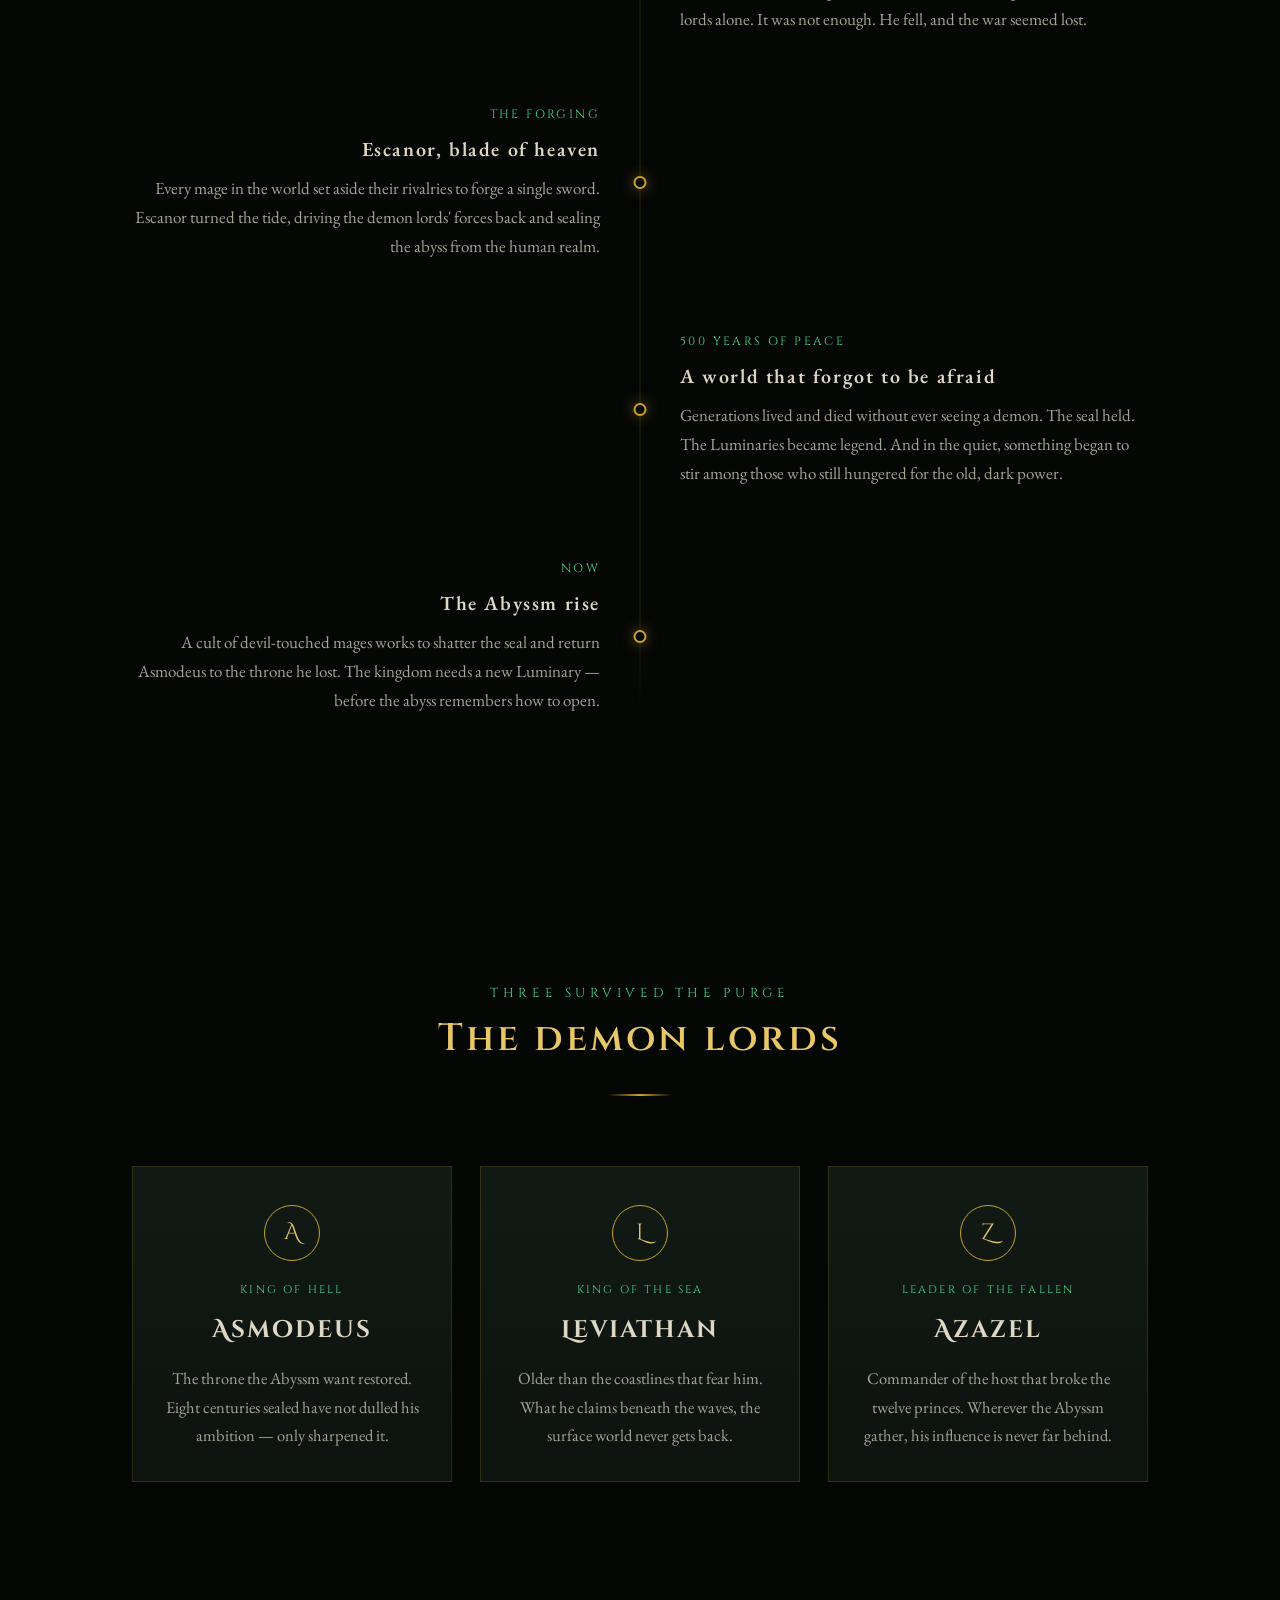
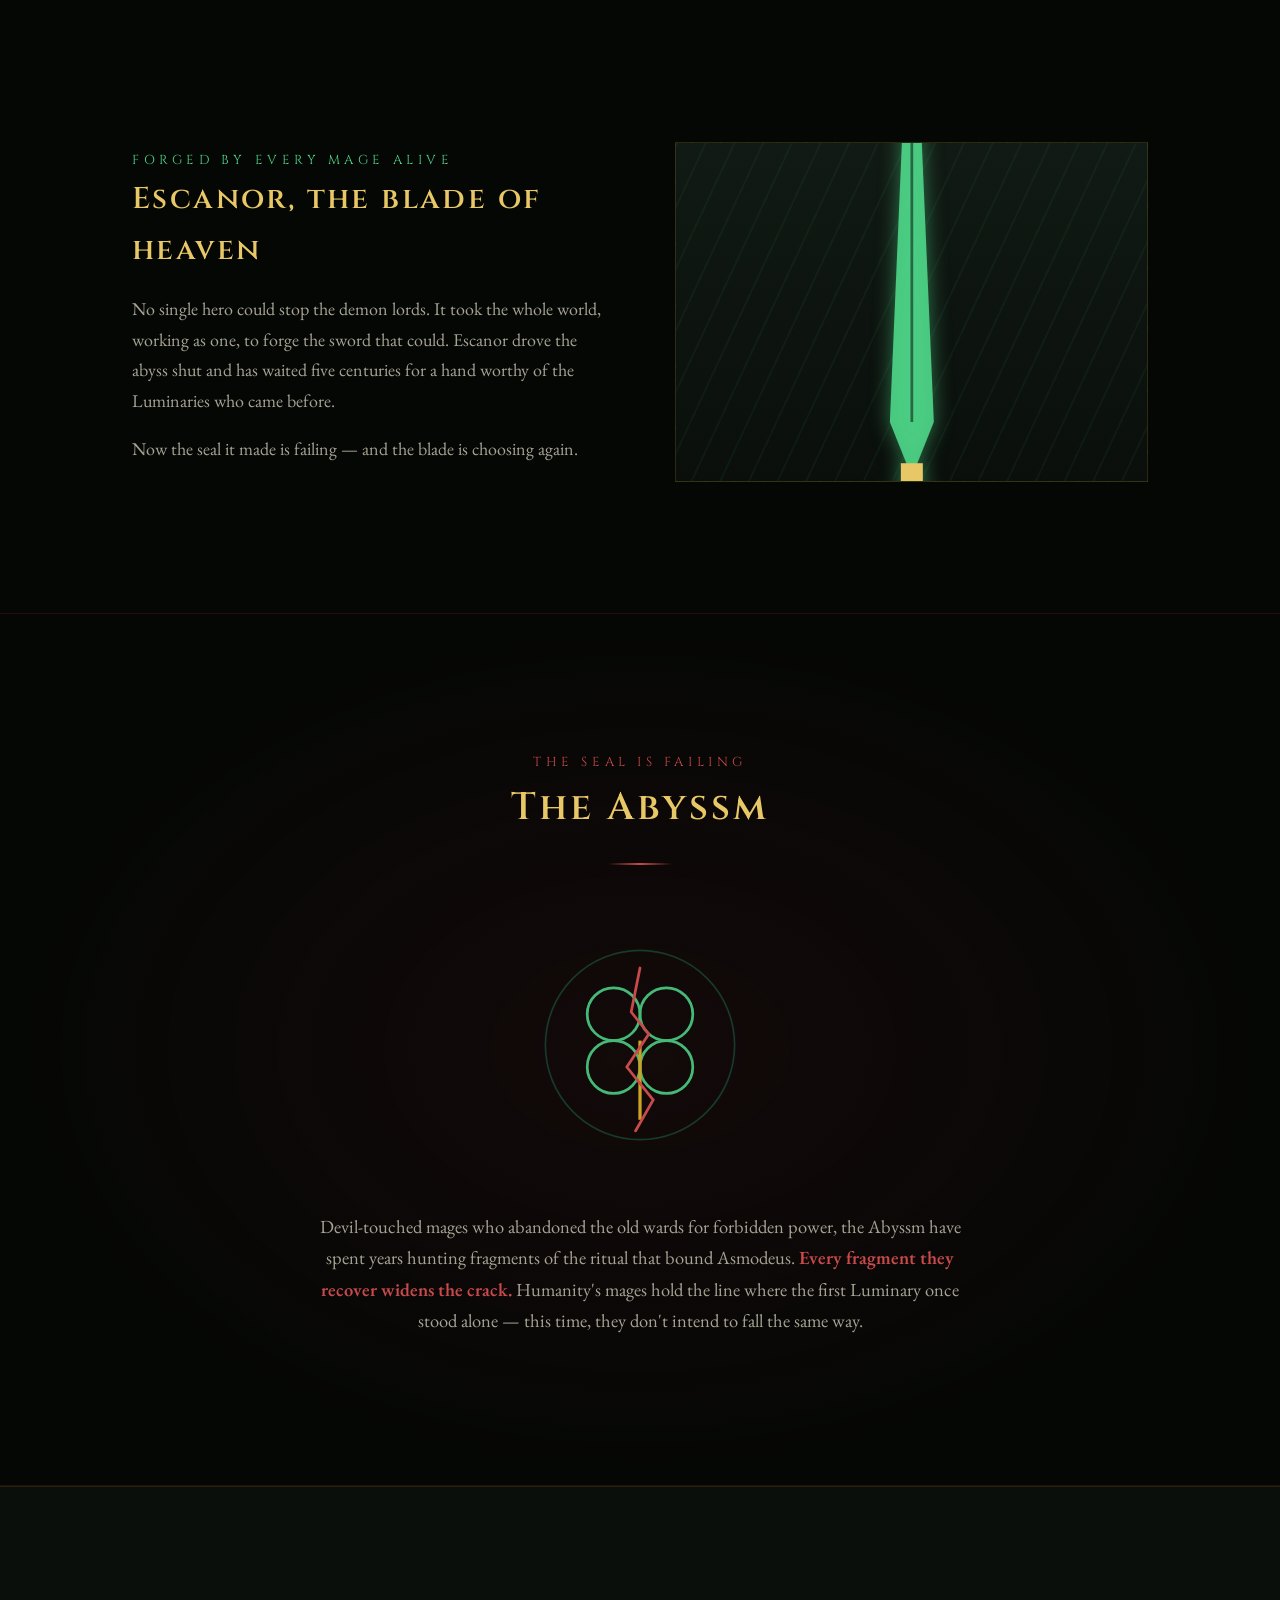
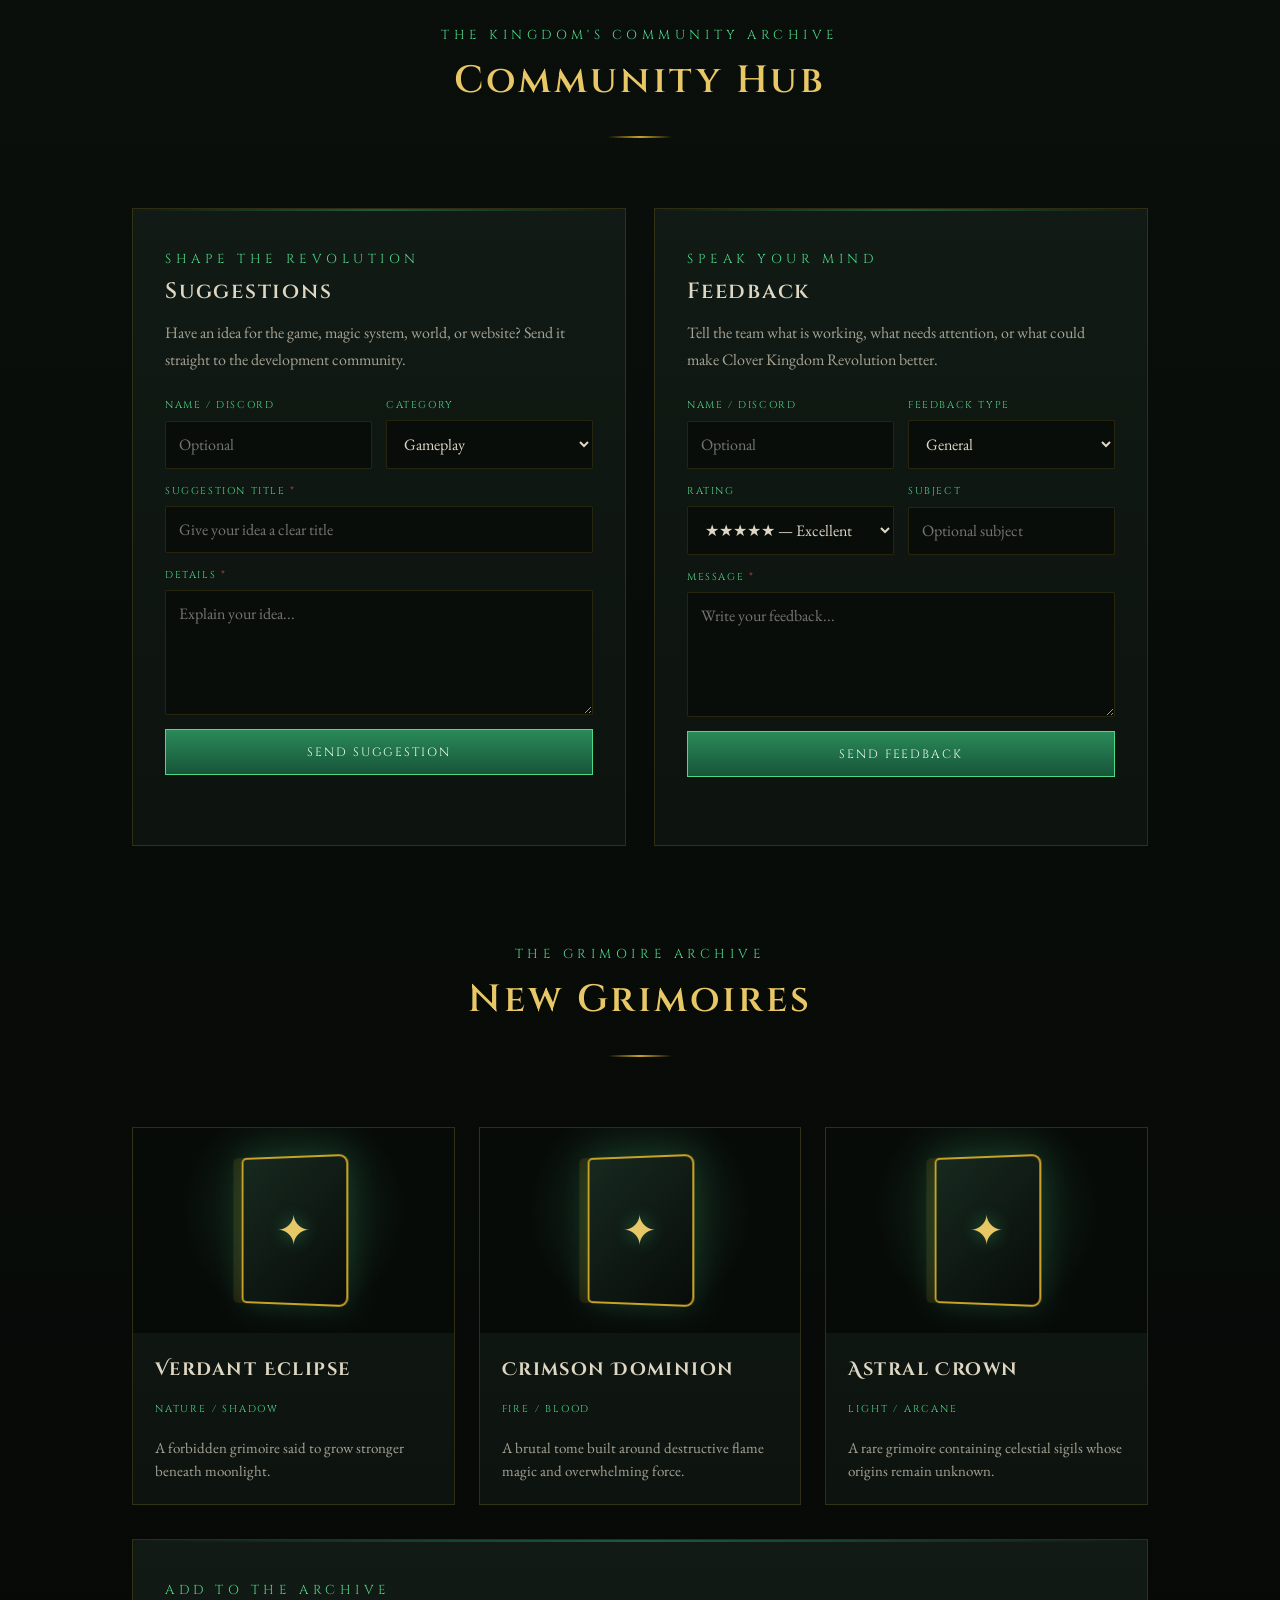
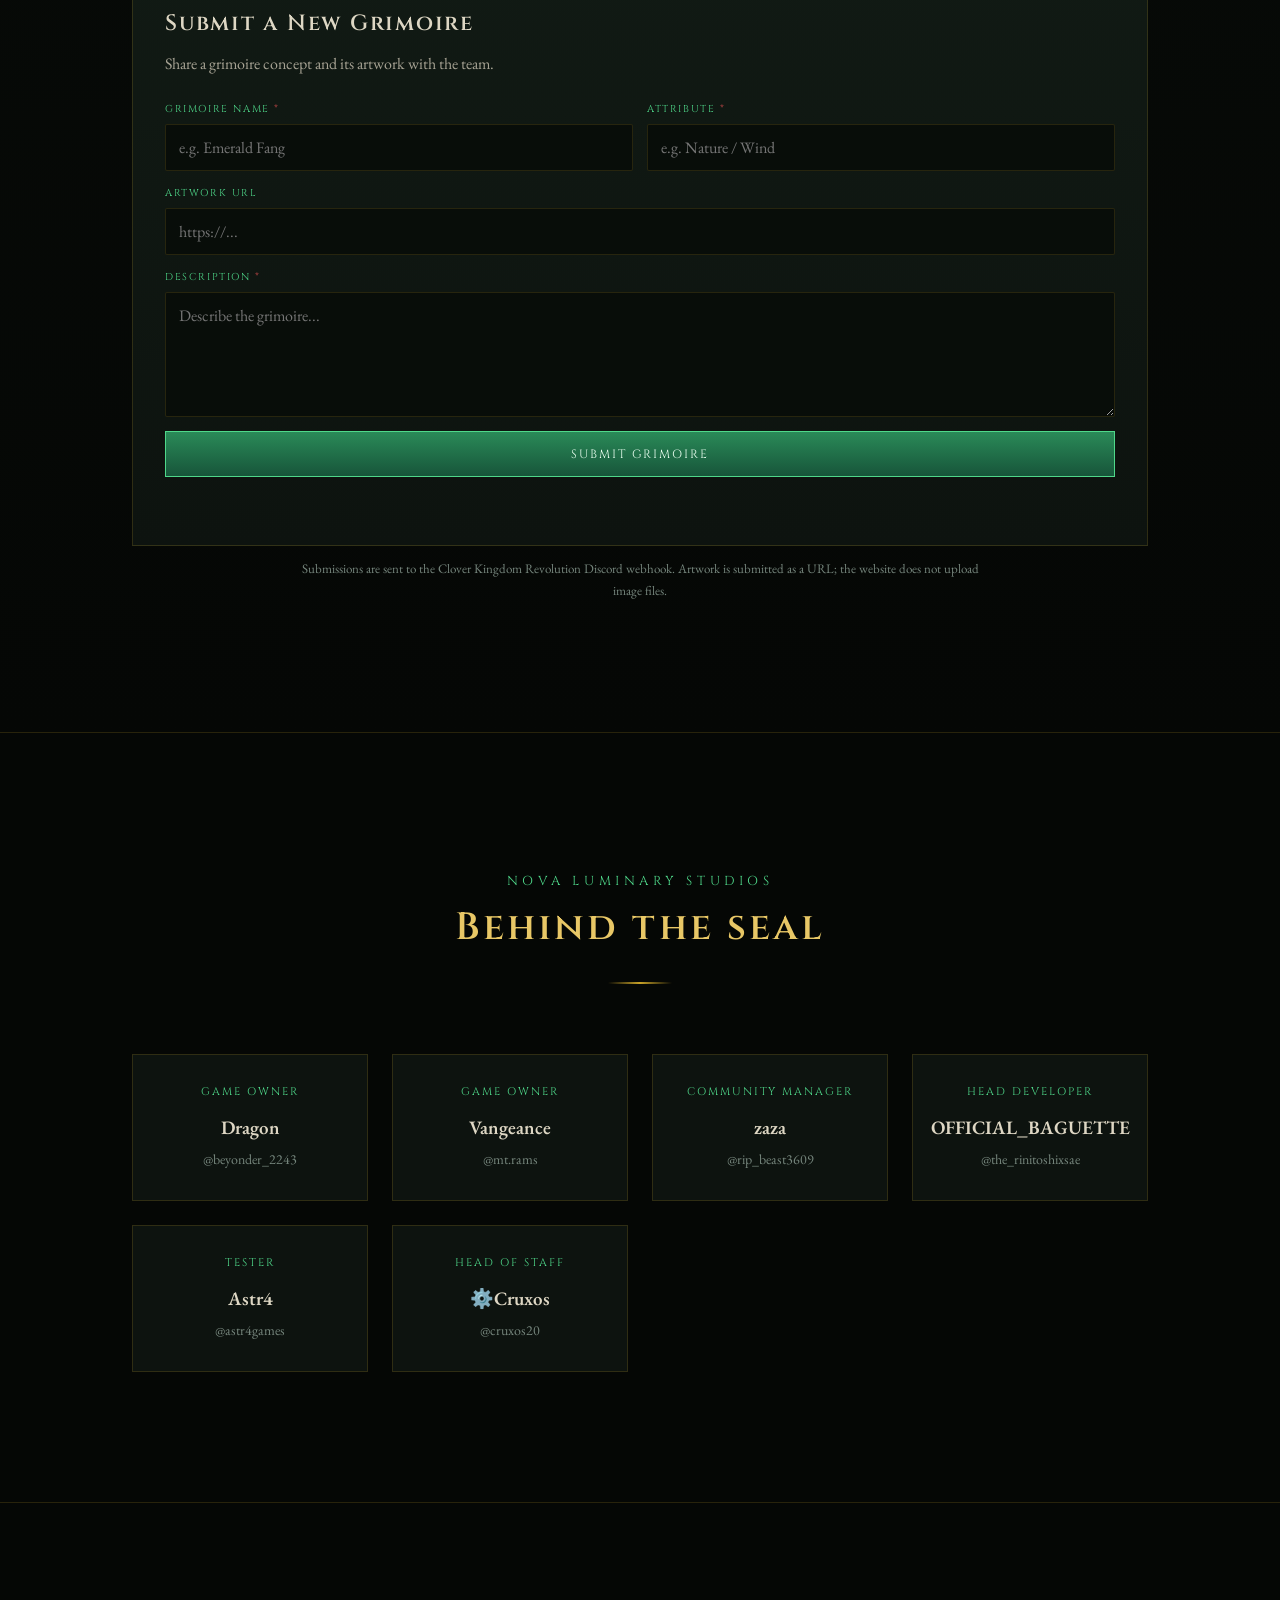
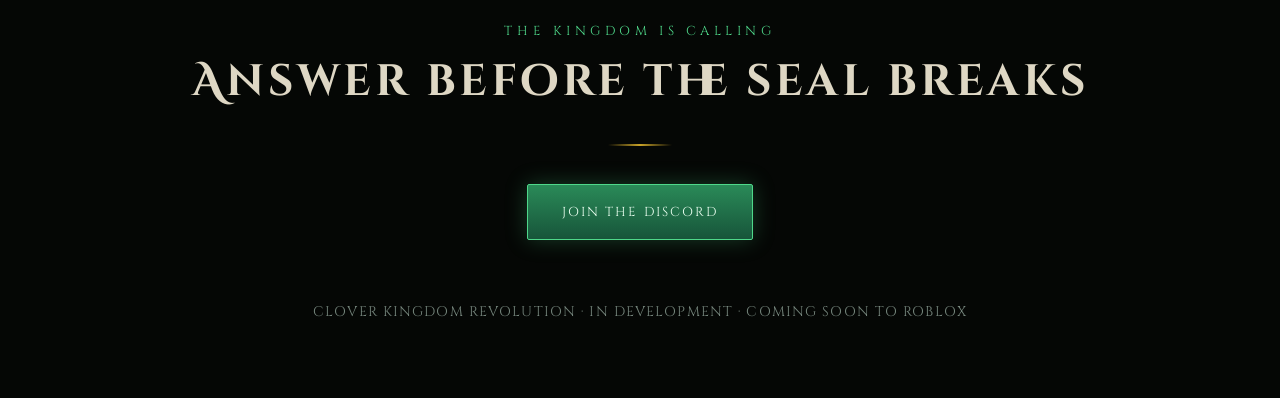
==== commit e5bc8801: "Update index.html" ====
--- a/index.html
+++ b/index.html
@@ -456,6 +456,98 @@
     #splash *{animation-duration:.01s !important; animation-delay:0s !important;}
   }
 
+
+
+  /* ---------- COMMUNITY HUB ---------- */
+  .community-hub{
+    background:linear-gradient(180deg, var(--void-2), var(--void));
+    border-top:1px solid var(--line);
+  }
+  .community-grid{
+    display:grid;
+    grid-template-columns:repeat(2,minmax(0,1fr));
+    gap:28px;
+    margin-bottom:90px;
+  }
+  .community-panel{
+    background:linear-gradient(180deg,var(--panel-2),var(--panel));
+    border:1px solid var(--line);
+    padding:32px;
+    position:relative;
+    overflow:hidden;
+  }
+  .community-panel::before{
+    content:"";
+    position:absolute; inset:0 0 auto 0; height:2px;
+    background:linear-gradient(90deg,transparent,var(--emerald),transparent);
+    opacity:.8;
+  }
+  .community-panel h3{font-size:22px;color:var(--parchment);margin-bottom:8px;}
+  .community-panel > p{color:var(--parchment-dim);font-size:16px;margin:0 0 24px;}
+  .community-form{display:grid;gap:14px;}
+  .field-grid{display:grid;grid-template-columns:1fr 1fr;gap:14px;}
+  .field{display:grid;gap:6px;}
+  .field.full{grid-column:1/-1;}
+  .field label{
+    font-family:'Cinzel',serif;font-size:10px;letter-spacing:.16em;
+    text-transform:uppercase;color:var(--emerald-bright);
+  }
+  .input,.textarea,.select{
+    width:100%;border:1px solid rgba(201,162,39,.16);background:#080d09;
+    color:var(--parchment);font:16px 'EB Garamond',serif;padding:12px 13px;
+    border-radius:2px;outline:none;transition:border-color .2s,box-shadow .2s;
+  }
+  .textarea{min-height:125px;resize:vertical;}
+  .input:focus,.textarea:focus,.select:focus{
+    border-color:var(--emerald-bright);box-shadow:0 0 0 2px rgba(79,216,138,.08);
+  }
+  .select{appearance:auto;}
+  .submit-btn{
+    border:1px solid var(--emerald-bright);background:linear-gradient(180deg,#2a8a58,#17553a);
+    color:#eafff0;font:12px 'Cinzel',serif;letter-spacing:.16em;text-transform:uppercase;
+    padding:14px 18px;cursor:pointer;transition:transform .2s,box-shadow .2s,opacity .2s;
+  }
+  .submit-btn:hover{transform:translateY(-2px);box-shadow:0 0 24px rgba(79,216,138,.25);}
+  .submit-btn:disabled{opacity:.55;cursor:wait;transform:none;}
+  .form-status{min-height:22px;font-size:14px;color:var(--muted);}
+  .form-status.success{color:var(--emerald-bright);}
+  .form-status.error{color:var(--blood-bright);}
+  .grimoire-grid{
+    display:grid;grid-template-columns:repeat(3,minmax(0,1fr));gap:24px;margin-bottom:34px;
+  }
+  .grimoire-card{
+    background:linear-gradient(180deg,var(--panel-2),var(--panel));border:1px solid var(--line);
+    overflow:hidden;transition:transform .3s,border-color .3s;
+  }
+  .grimoire-card:hover{transform:translateY(-5px);border-color:var(--gold);}
+  .grimoire-art{
+    height:205px;display:flex;align-items:center;justify-content:center;position:relative;overflow:hidden;
+    background:radial-gradient(circle at 50% 40%,rgba(79,216,138,.17),transparent 55%),#070b08;
+  }
+  .grimoire-art::before{
+    content:"";width:105px;height:145px;border:2px solid var(--gold);border-radius:5px 9px 9px 5px;
+    background:linear-gradient(135deg,#17291f,#080c09);box-shadow:-9px 0 0 rgba(201,162,39,.12),0 0 30px rgba(79,216,138,.18);
+    transform:perspective(400px) rotateY(-12deg);position:absolute;
+  }
+  .grimoire-art::after{
+    content:"✦";position:absolute;color:var(--gold-bright);font-size:42px;text-shadow:0 0 18px rgba(79,216,138,.45);
+  }
+  .grimoire-art.has-image::before{display:none;}
+  .grimoire-art img{width:100%;height:100%;object-fit:cover;display:block;position:relative;z-index:2;}
+  .grimoire-body{padding:22px;}
+  .grimoire-body h3{font-family:'Cinzel Decorative',serif;color:var(--parchment);font-size:18px;margin-bottom:5px;}
+  .grimoire-attribute{font-family:'Cinzel',serif;font-size:10px;letter-spacing:.18em;text-transform:uppercase;color:var(--emerald-bright);}
+  .grimoire-body p{color:var(--parchment-dim);font-size:15px;line-height:1.55;margin:13px 0 0;}
+  .community-note{color:var(--muted);font-size:13px;text-align:center;margin:12px auto 0;max-width:700px;}
+  .community-anchor{scroll-margin-top:90px;}
+  .required{color:var(--blood-bright);}
+  @media(max-width:820px){
+    .community-grid,.grimoire-grid{grid-template-columns:1fr;}
+    .field-grid{grid-template-columns:1fr;}
+    .field.full{grid-column:auto;}
+    .community-panel{padding:24px;}
+  }
+
   /* ---------- TEAM / CREDITS ---------- */
   .team{border-top:1px solid var(--line);}
   .team-grid{
@@ -529,6 +621,9 @@
     <a href="#lords">Demon Lords</a>
     <a href="#escanor">Escanor</a>
     <a href="#abyssm">The Abyssm</a>
+    <a href="#grimoires">Grimoires</a>
+    <a href="#suggestions">Suggestions</a>
+    <a href="#feedback">Feedback</a>
     <a href="https://discord.gg/U8FnqhsaT" target="_blank" rel="noopener">Discord</a>
   </div>
 </nav>
@@ -687,6 +782,136 @@
     <div class="abyssm-copy reveal">
       <p>Devil-touched mages who abandoned the old wards for forbidden power, the Abyssm have spent years hunting fragments of the ritual that bound Asmodeus. <strong>Every fragment they recover widens the crack.</strong> Humanity's mages hold the line where the first Luminary once stood alone &mdash; this time, they don't intend to fall the same way.</p>
     </div>
+  </div>
+</section>
+
+
+<section class="community-hub community-anchor" id="community">
+  <div class="wrap">
+    <div class="section-head reveal">
+      <span class="eyebrow">The kingdom's community archive</span>
+      <h2>Community Hub</h2>
+      <div class="divider"></div>
+    </div>
+
+    <div class="community-grid">
+      <div class="community-panel community-anchor reveal" id="suggestions">
+        <span class="eyebrow">Shape the revolution</span>
+        <h3>Suggestions</h3>
+        <p>Have an idea for the game, magic system, world, or website? Send it straight to the development community.</p>
+        <form class="community-form" id="suggestion-form">
+          <div class="field-grid">
+            <div class="field">
+              <label for="suggestion-name">Name / Discord</label>
+              <input class="input" id="suggestion-name" maxlength="80" placeholder="Optional">
+            </div>
+            <div class="field">
+              <label for="suggestion-category">Category</label>
+              <select class="select" id="suggestion-category">
+                <option>Gameplay</option><option>Magic</option><option>Grimoires</option><option>World</option><option>UI / Website</option><option>Other</option>
+              </select>
+            </div>
+            <div class="field full">
+              <label for="suggestion-title">Suggestion title <span class="required">*</span></label>
+              <input class="input" id="suggestion-title" maxlength="100" required placeholder="Give your idea a clear title">
+            </div>
+            <div class="field full">
+              <label for="suggestion-details">Details <span class="required">*</span></label>
+              <textarea class="textarea" id="suggestion-details" maxlength="2000" required placeholder="Explain your idea..."></textarea>
+            </div>
+          </div>
+          <button class="submit-btn" type="submit">Send Suggestion</button>
+          <div class="form-status" id="suggestion-status" role="status" aria-live="polite"></div>
+        </form>
+      </div>
+
+      <div class="community-panel community-anchor reveal" id="feedback">
+        <span class="eyebrow">Speak your mind</span>
+        <h3>Feedback</h3>
+        <p>Tell the team what is working, what needs attention, or what could make Clover Kingdom Revolution better.</p>
+        <form class="community-form" id="feedback-form">
+          <div class="field-grid">
+            <div class="field">
+              <label for="feedback-name">Name / Discord</label>
+              <input class="input" id="feedback-name" maxlength="80" placeholder="Optional">
+            </div>
+            <div class="field">
+              <label for="feedback-type">Feedback type</label>
+              <select class="select" id="feedback-type">
+                <option>General</option><option>Bug</option><option>Balance</option><option>Art</option><option>Website</option><option>Other</option>
+              </select>
+            </div>
+            <div class="field">
+              <label for="feedback-rating">Rating</label>
+              <select class="select" id="feedback-rating">
+                <option value="5">★★★★★ — Excellent</option><option value="4">★★★★☆ — Good</option><option value="3">★★★☆☆ — Okay</option><option value="2">★★☆☆☆ — Needs work</option><option value="1">★☆☆☆☆ — Poor</option>
+              </select>
+            </div>
+            <div class="field">
+              <label for="feedback-title">Subject</label>
+              <input class="input" id="feedback-title" maxlength="100" placeholder="Optional subject">
+            </div>
+            <div class="field full">
+              <label for="feedback-message">Message <span class="required">*</span></label>
+              <textarea class="textarea" id="feedback-message" maxlength="2000" required placeholder="Write your feedback..."></textarea>
+            </div>
+          </div>
+          <button class="submit-btn" type="submit">Send Feedback</button>
+          <div class="form-status" id="feedback-status" role="status" aria-live="polite"></div>
+        </form>
+      </div>
+    </div>
+
+    <div class="section-head reveal" id="grimoires">
+      <span class="eyebrow">The grimoire archive</span>
+      <h2>New Grimoires</h2>
+      <div class="divider"></div>
+    </div>
+
+    <div class="grimoire-grid reveal" id="grimoire-grid">
+      <article class="grimoire-card">
+        <div class="grimoire-art"><span aria-hidden="true"></span></div>
+        <div class="grimoire-body"><h3>Verdant Eclipse</h3><span class="grimoire-attribute">Nature / Shadow</span><p>A forbidden grimoire said to grow stronger beneath moonlight.</p></div>
+      </article>
+      <article class="grimoire-card">
+        <div class="grimoire-art"><span aria-hidden="true"></span></div>
+        <div class="grimoire-body"><h3>Crimson Dominion</h3><span class="grimoire-attribute">Fire / Blood</span><p>A brutal tome built around destructive flame magic and overwhelming force.</p></div>
+      </article>
+      <article class="grimoire-card">
+        <div class="grimoire-art"><span aria-hidden="true"></span></div>
+        <div class="grimoire-body"><h3>Astral Crown</h3><span class="grimoire-attribute">Light / Arcane</span><p>A rare grimoire containing celestial sigils whose origins remain unknown.</p></div>
+      </article>
+    </div>
+
+    <div class="community-panel reveal">
+      <span class="eyebrow">Add to the archive</span>
+      <h3>Submit a New Grimoire</h3>
+      <p>Share a grimoire concept and its artwork with the team.</p>
+      <form class="community-form" id="grimoire-form">
+        <div class="field-grid">
+          <div class="field">
+            <label for="grimoire-name">Grimoire name <span class="required">*</span></label>
+            <input class="input" id="grimoire-name" maxlength="80" required placeholder="e.g. Emerald Fang">
+          </div>
+          <div class="field">
+            <label for="grimoire-attribute">Attribute <span class="required">*</span></label>
+            <input class="input" id="grimoire-attribute" maxlength="80" required placeholder="e.g. Nature / Wind">
+          </div>
+          <div class="field full">
+            <label for="grimoire-art-url">Artwork URL</label>
+            <input class="input" id="grimoire-art-url" maxlength="500" placeholder="https://...">
+          </div>
+          <div class="field full">
+            <label for="grimoire-description">Description <span class="required">*</span></label>
+            <textarea class="textarea" id="grimoire-description" maxlength="1200" required placeholder="Describe the grimoire..."></textarea>
+          </div>
+        </div>
+        <button class="submit-btn" type="submit">Submit Grimoire</button>
+        <div class="form-status" id="grimoire-status" role="status" aria-live="polite"></div>
+      </form>
+    </div>
+
+    <p class="community-note">Submissions are sent to the Clover Kingdom Revolution Discord webhook. Artwork is submitted as a URL; the website does not upload image files.</p>
   </div>
 </section>
 
@@ -889,6 +1114,158 @@
   }, {threshold:0.4});
   const sealWrap = document.querySelector('.seal-wrap');
   if(sealWrap) crackObserver.observe(sealWrap);
+
+  // ---- Community submissions -> Discord webhook ----
+  (function(){
+    // WARNING: a Discord webhook used directly in a GitHub Pages site is public.
+    // Anyone can inspect the deployed JavaScript and reuse it. Rotate the webhook
+    // if it is ever abused, and never use a webhook with sensitive permissions.
+    const WEBHOOK_URL = 'https://discord.com/api/webhooks/1551115689107128351/CLN0a56lT8-RC4iAjoUNXl1KLKgChyRSqHMz_20sQgsJcDl8Z20aoU8yfBN3IzwDIhNl';
+
+    function setStatus(el, message, type){
+      el.textContent = message;
+      el.className = 'form-status ' + (type || '');
+    }
+
+    async function sendToDiscord(payload, statusEl, button){
+      button.disabled = true;
+      setStatus(statusEl, 'Sending to the kingdom...', '');
+      try{
+        const response = await fetch(WEBHOOK_URL + '?wait=true', {
+          method:'POST',
+          headers:{'Content-Type':'application/json'},
+          body:JSON.stringify(payload)
+        });
+        if(!response.ok) throw new Error('Discord returned ' + response.status);
+        setStatus(statusEl, '✓ Sent successfully. The team has received it.', 'success');
+        return true;
+      }catch(error){
+        console.error('CKR Discord webhook error:', error);
+        setStatus(statusEl, 'Could not send it right now. Please try again.', 'error');
+        return false;
+      }finally{
+        button.disabled = false;
+      }
+    }
+
+    const suggestionForm = document.getElementById('suggestion-form');
+    if(suggestionForm){
+      suggestionForm.addEventListener('submit', async function(e){
+        e.preventDefault();
+        const button = suggestionForm.querySelector('button[type="submit"]');
+        const status = document.getElementById('suggestion-status');
+        const name = document.getElementById('suggestion-name').value.trim() || 'Anonymous';
+        const category = document.getElementById('suggestion-category').value;
+        const title = document.getElementById('suggestion-title').value.trim();
+        const details = document.getElementById('suggestion-details').value.trim();
+        if(!title || !details) return;
+        const ok = await sendToDiscord({
+          username:'CKR Community Hub',
+          embeds:[{
+            title:'💡 New Suggestion',
+            color:5163146,
+            fields:[
+              {name:'Title',value:title.slice(0,1024),inline:false},
+              {name:'Category',value:category,inline:true},
+              {name:'Submitted by',value:name.slice(0,1024),inline:true},
+              {name:'Details',value:details.slice(0,4096),inline:false}
+            ],
+            footer:{text:'Clover Kingdom Revolution • Suggestions'}
+          }]
+        },status,button);
+        if(ok) suggestionForm.reset();
+      });
+    }
+
+    const feedbackForm = document.getElementById('feedback-form');
+    if(feedbackForm){
+      feedbackForm.addEventListener('submit', async function(e){
+        e.preventDefault();
+        const button = feedbackForm.querySelector('button[type="submit"]');
+        const status = document.getElementById('feedback-status');
+        const name = document.getElementById('feedback-name').value.trim() || 'Anonymous';
+        const type = document.getElementById('feedback-type').value;
+        const rating = document.getElementById('feedback-rating').value;
+        const title = document.getElementById('feedback-title').value.trim() || 'General feedback';
+        const message = document.getElementById('feedback-message').value.trim();
+        if(!message) return;
+        const ok = await sendToDiscord({
+          username:'CKR Community Hub',
+          embeds:[{
+            title:'📝 New Feedback',
+            color:13126604,
+            fields:[
+              {name:'Subject',value:title.slice(0,1024),inline:false},
+              {name:'Type',value:type,inline:true},
+              {name:'Rating',value:rating + '/5',inline:true},
+              {name:'Submitted by',value:name.slice(0,1024),inline:true},
+              {name:'Message',value:message.slice(0,4096),inline:false}
+            ],
+            footer:{text:'Clover Kingdom Revolution • Feedback'}
+          }]
+        },status,button);
+        if(ok) feedbackForm.reset();
+      });
+    }
+
+    const grimoireForm = document.getElementById('grimoire-form');
+    if(grimoireForm){
+      grimoireForm.addEventListener('submit', async function(e){
+        e.preventDefault();
+        const button = grimoireForm.querySelector('button[type="submit"]');
+        const status = document.getElementById('grimoire-status');
+        const name = document.getElementById('grimoire-name').value.trim();
+        const attribute = document.getElementById('grimoire-attribute').value.trim();
+        const artUrl = document.getElementById('grimoire-art-url').value.trim();
+        const description = document.getElementById('grimoire-description').value.trim();
+        if(!name || !attribute || !description) return;
+
+        const validArt = /^https?:\/\//i.test(artUrl) ? artUrl : 'No artwork URL provided';
+        const ok = await sendToDiscord({
+          username:'CKR Community Hub',
+          embeds:[{
+            title:'📖 New Grimoire Submission',
+            color:13289511,
+            fields:[
+              {name:'Grimoire',value:name.slice(0,1024),inline:false},
+              {name:'Attribute',value:attribute.slice(0,1024),inline:true},
+              {name:'Artwork',value:validArt.slice(0,1024),inline:false},
+              {name:'Description',value:description.slice(0,4096),inline:false}
+            ],
+            footer:{text:'Clover Kingdom Revolution • Grimoire Archive'}
+          }]
+        },status,button);
+
+        if(ok){
+          const grid = document.getElementById('grimoire-grid');
+          const card = document.createElement('article');
+          card.className = 'grimoire-card';
+          const art = document.createElement('div');
+          art.className = 'grimoire-art';
+          if(/^https?:\/\//i.test(artUrl)){
+            const img = document.createElement('img');
+            img.src = artUrl;
+            img.alt = name + ' artwork';
+            img.referrerPolicy = 'no-referrer';
+            img.addEventListener('error', function(){
+              img.remove();
+              art.classList.remove('has-image');
+            });
+            art.classList.add('has-image');
+            art.appendChild(img);
+          }
+          const body = document.createElement('div');
+          body.className = 'grimoire-body';
+          const h = document.createElement('h3'); h.textContent = name;
+          const a = document.createElement('span'); a.className='grimoire-attribute'; a.textContent=attribute;
+          const p = document.createElement('p'); p.textContent=description;
+          body.append(h,a,p); card.append(art,body); grid.appendChild(card);
+          grimoireForm.reset();
+        }
+      });
+    }
+  })();
+
 </script>
 
 </body>
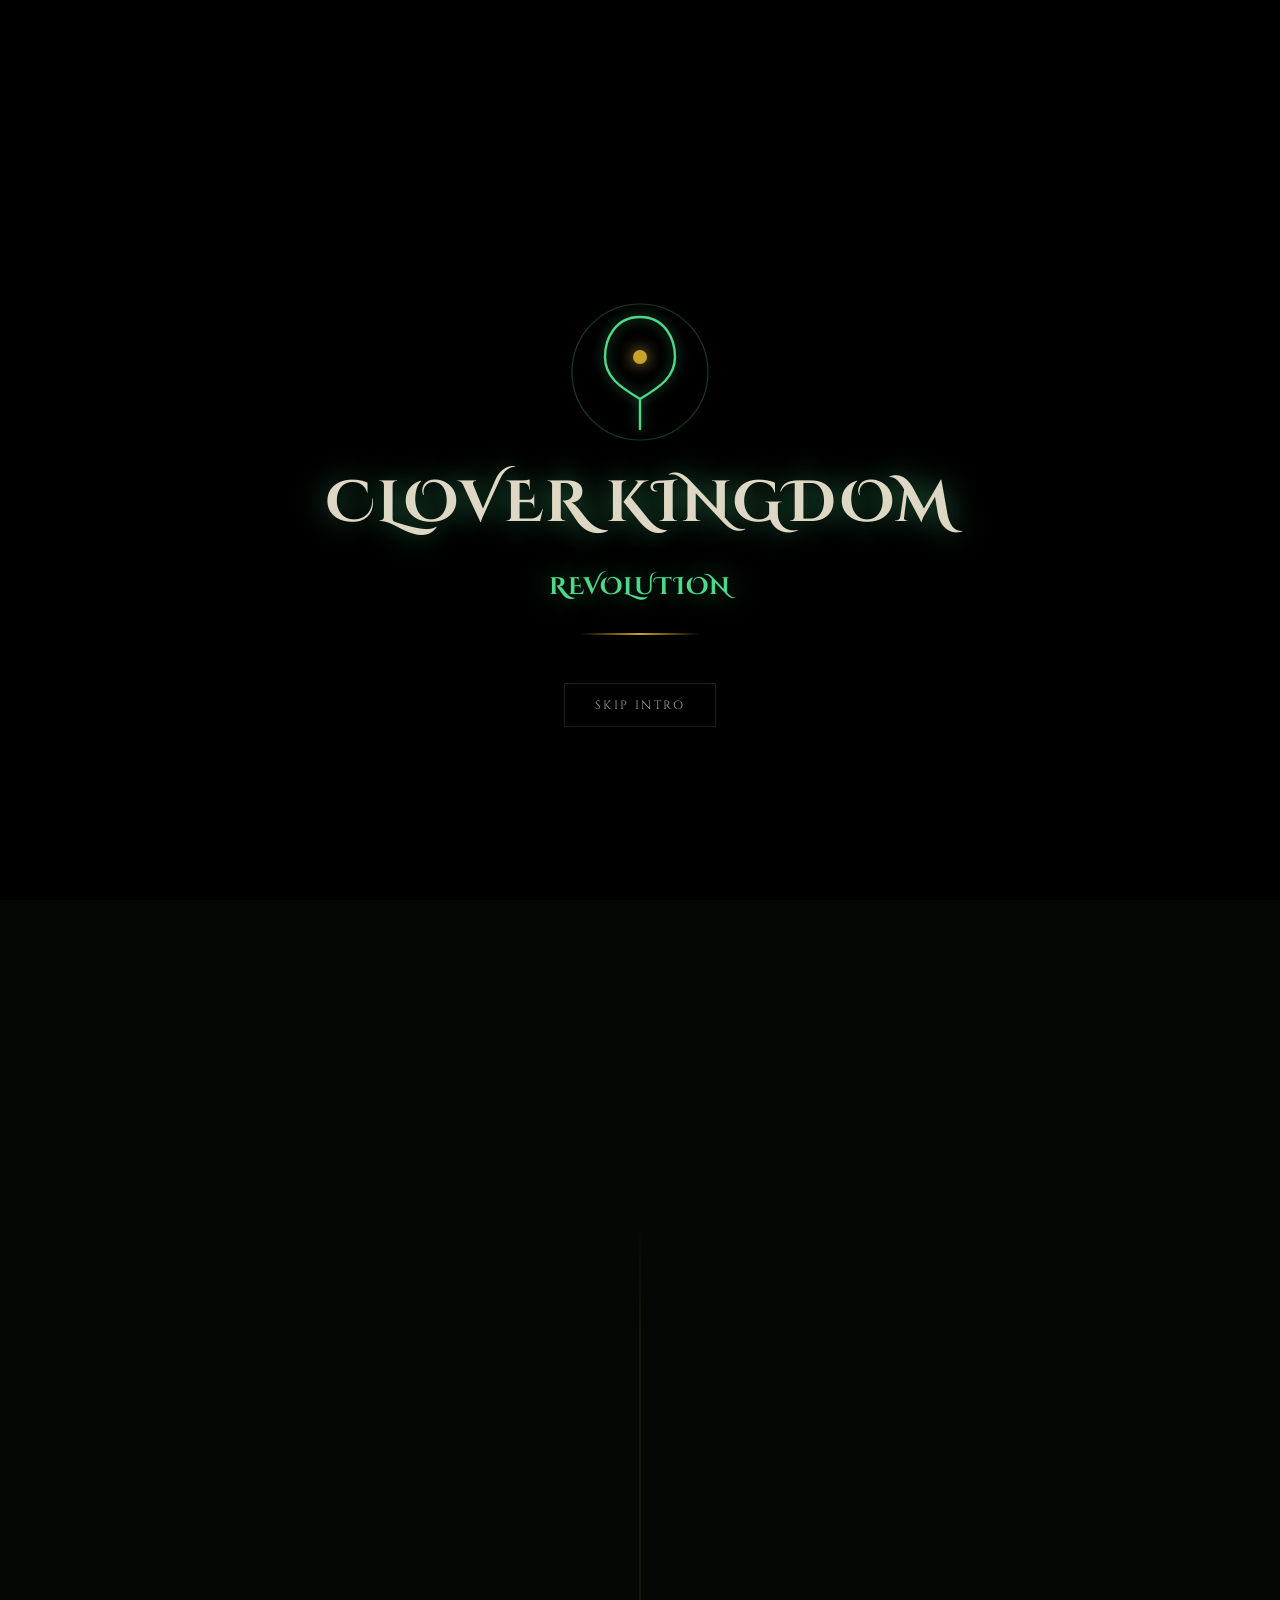
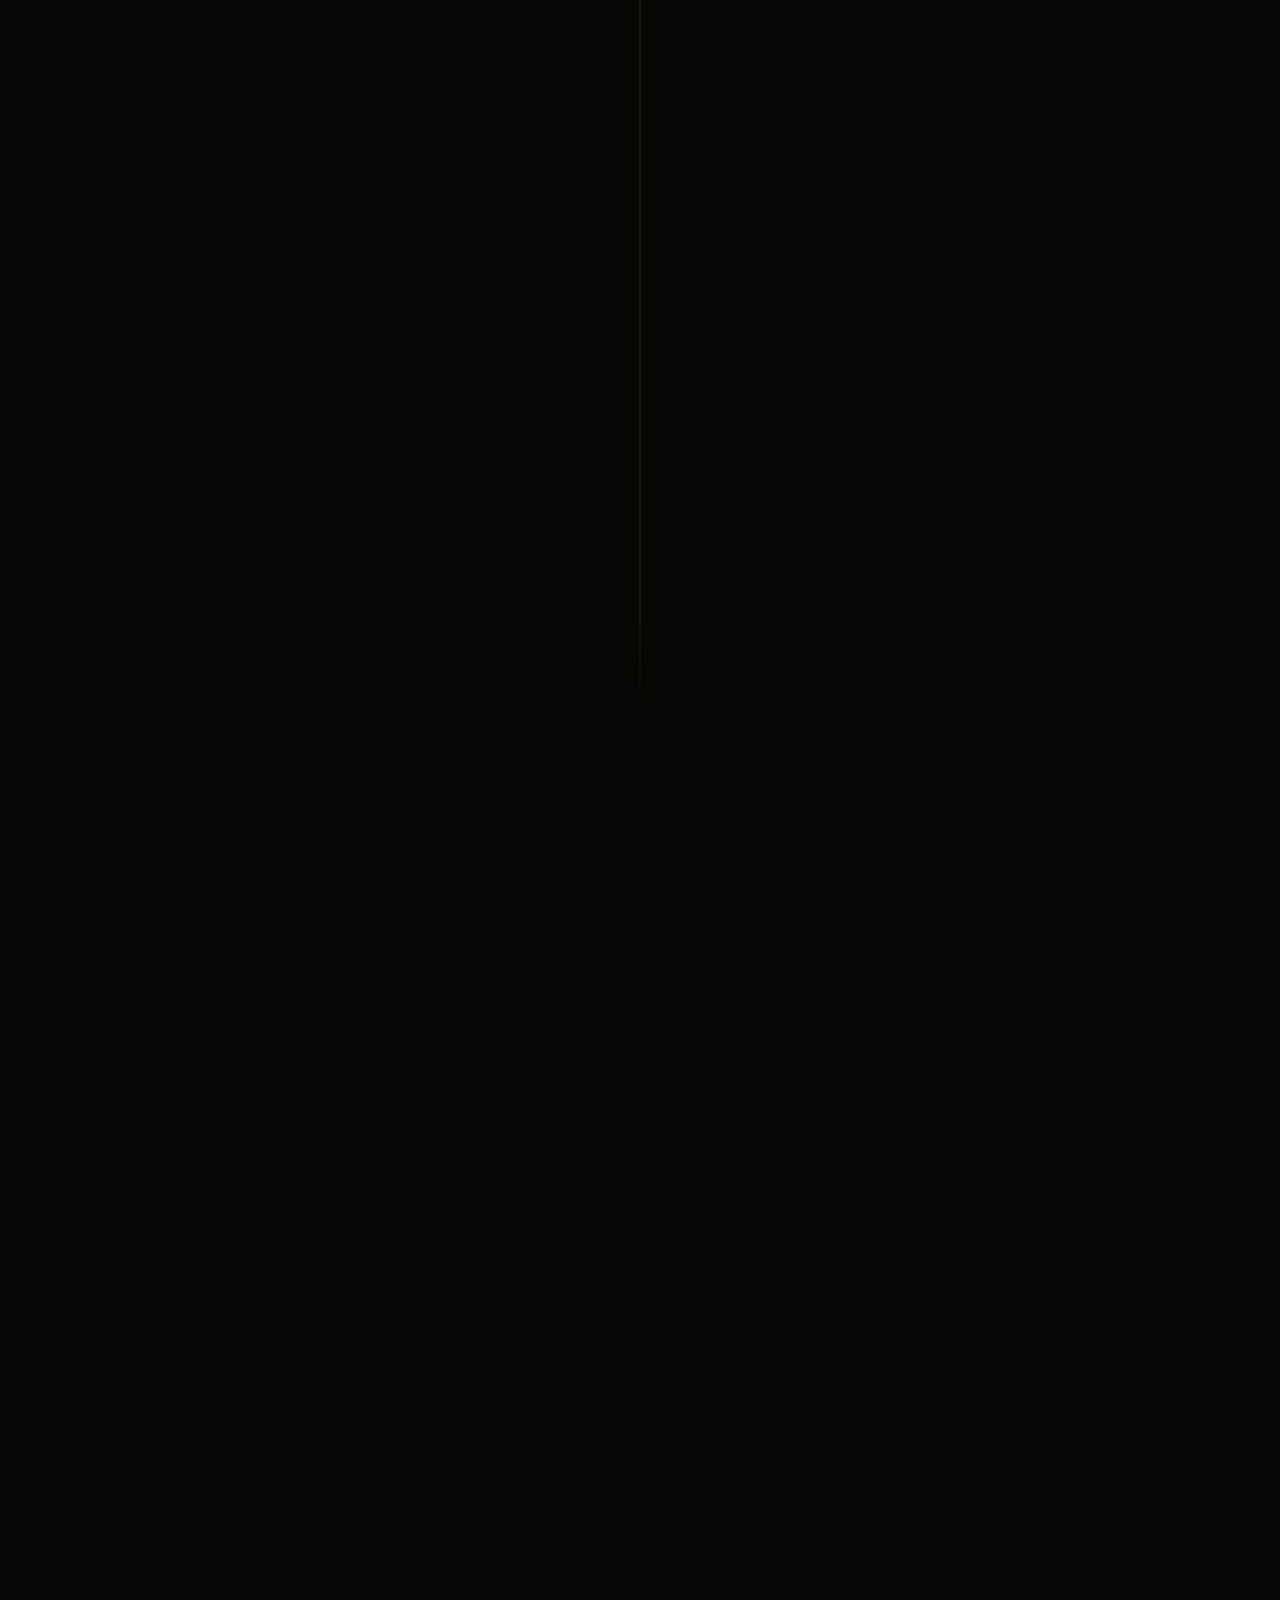
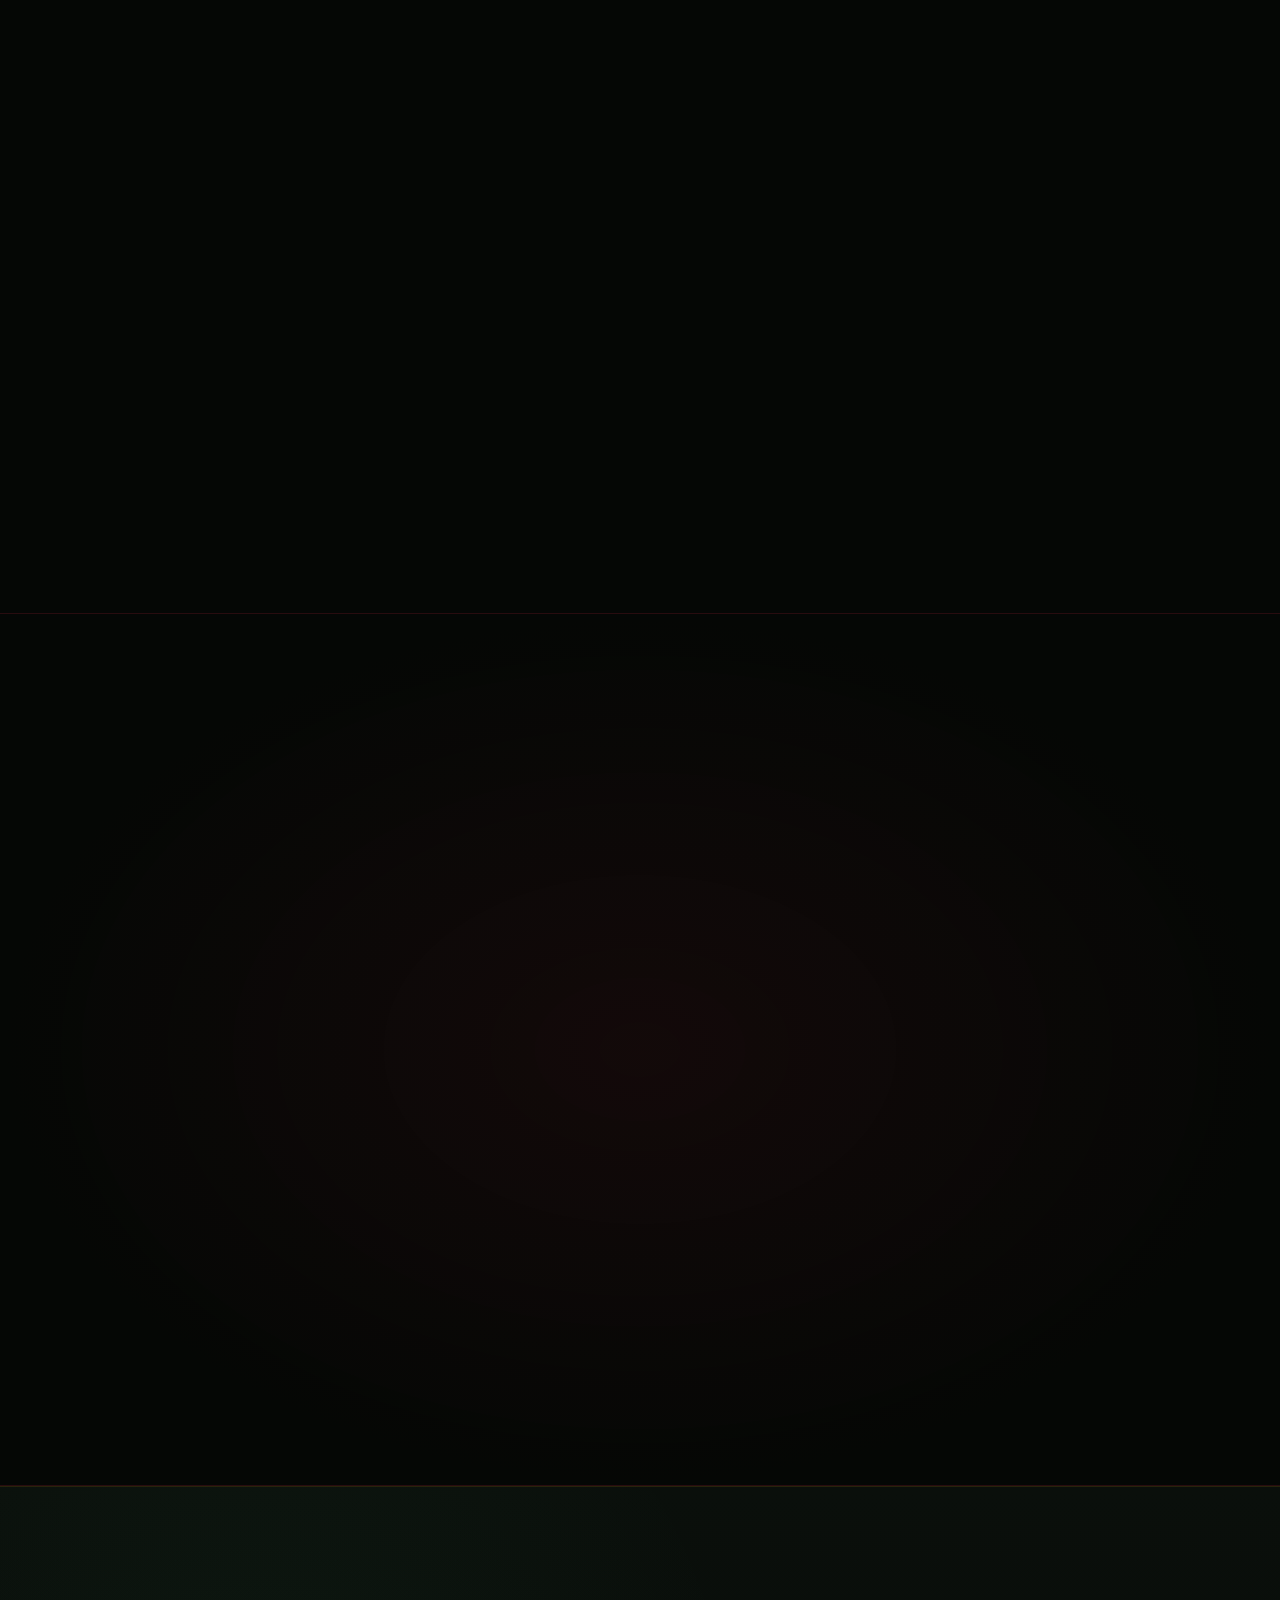
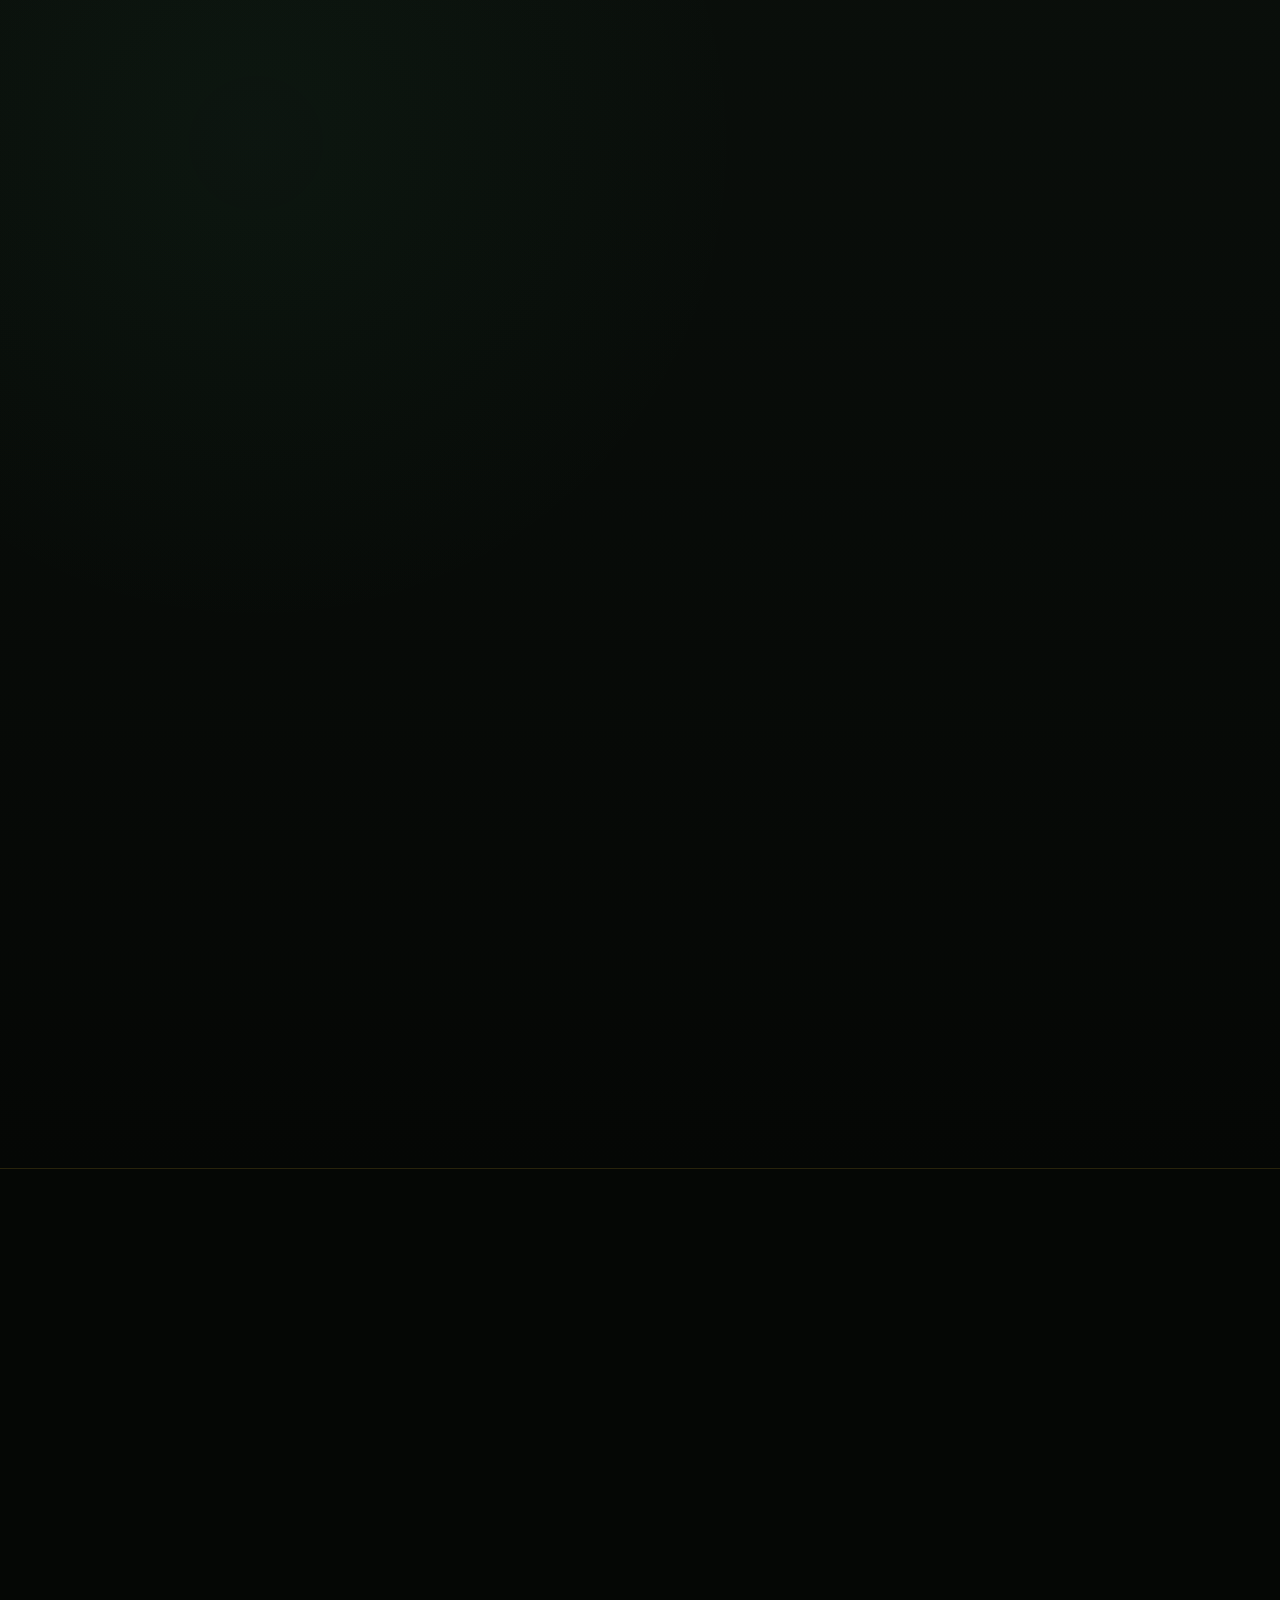
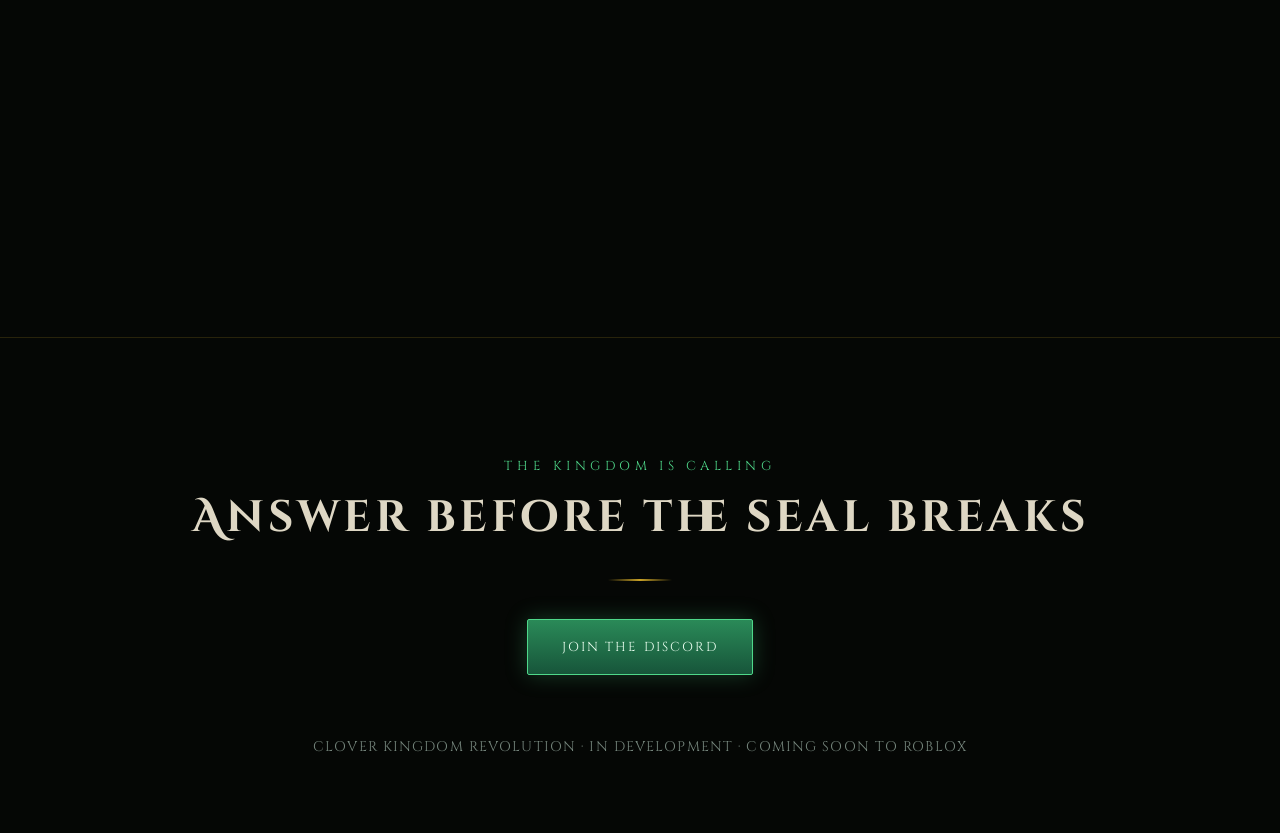
==== commit c39d5d4d: "Update index.html" ====
--- a/index.html
+++ b/index.html
@@ -239,6 +239,93 @@
   }
   .abyssm-copy strong{color:var(--blood-bright); font-weight:600; font-style:normal;}
 
+
+
+  /* ---------- GRIMOIRE ARCHIVE / SUGGESTIONS ---------- */
+  .grimoires-section{
+    border-top:1px solid var(--line);
+    background:
+      radial-gradient(circle at 20% 20%, rgba(79,216,138,0.045), transparent 34%),
+      linear-gradient(180deg, var(--void-2), var(--void));
+  }
+  .grimoire-grid{
+    display:grid; grid-template-columns:repeat(auto-fit,minmax(220px,1fr)); gap:24px;
+  }
+  .grimoire-card{
+    position:relative; overflow:hidden; min-height:285px; padding:28px 24px 24px;
+    background:linear-gradient(145deg, #131a15, #090d0a);
+    border:1px solid var(--line);
+    box-shadow:0 18px 45px rgba(0,0,0,0.24);
+  }
+  .grimoire-card::before{
+    content:""; position:absolute; inset:0; pointer-events:none;
+    background:linear-gradient(120deg, rgba(201,162,39,0.06), transparent 38%, rgba(79,216,138,0.035));
+  }
+  .grimoire-card .book-mark{
+    width:52px; height:68px; margin-bottom:22px; position:relative;
+    border:1px solid rgba(201,162,39,0.42);
+    background:linear-gradient(90deg, #101711, #172219 55%, #0a0f0b);
+    box-shadow:inset 7px 0 0 rgba(201,162,39,0.08), 0 0 20px rgba(79,216,138,0.06);
+  }
+  .grimoire-card .book-mark::after{
+    content:"✦"; position:absolute; inset:0; display:grid; place-items:center;
+    color:var(--gold-bright); font-size:20px;
+  }
+  .grimoire-card .attribute{
+    display:block; color:var(--emerald-bright); font-family:'Cinzel',serif;
+    font-size:11px; letter-spacing:0.18em; text-transform:uppercase; margin-bottom:8px;
+  }
+  .grimoire-card h3{margin-bottom:10px; color:var(--parchment); font-size:22px;}
+  .grimoire-card p{color:var(--parchment-dim); font-size:16px; margin:0;}
+  .grimoire-card .approved{
+    display:inline-block; margin-top:22px; padding:5px 9px;
+    border:1px solid rgba(79,216,138,0.25); color:var(--emerald-bright);
+    font-family:'Cinzel',serif; font-size:10px; letter-spacing:0.14em; text-transform:uppercase;
+  }
+  .grimoire-empty{
+    padding:36px 24px; text-align:center; border:1px dashed var(--line);
+    color:var(--muted); background:rgba(13,19,15,0.5);
+  }
+  .grimoire-empty strong{display:block; color:var(--parchment-dim); font-family:'Cinzel',serif; margin-bottom:7px;}
+  .suggestion-panel{
+    margin-top:56px; padding:34px; border:1px solid var(--line);
+    background:linear-gradient(145deg, rgba(17,26,20,0.96), rgba(9,13,10,0.96));
+  }
+  .suggestion-panel h3{font-family:'Cinzel Decorative',serif; color:var(--parchment); font-size:26px; margin-bottom:8px;}
+  .suggestion-panel > p{color:var(--parchment-dim); margin-bottom:28px;}
+  .suggestion-form{display:grid; gap:18px;}
+  .form-grid{display:grid; grid-template-columns:1fr 1fr; gap:18px;}
+  .form-field{display:flex; flex-direction:column; gap:8px;}
+  .form-field.full{grid-column:1/-1;}
+  .form-field label{
+    color:var(--emerald-bright); font-family:'Cinzel',serif; font-size:11px;
+    letter-spacing:0.16em; text-transform:uppercase;
+  }
+  .form-field input,.form-field select,.form-field textarea{
+    width:100%; box-sizing:border-box; border:1px solid rgba(201,162,39,0.18);
+    background:#080c09; color:var(--parchment); padding:13px 14px;
+    font:16px 'EB Garamond',serif; outline:none; transition:border-color .2s, box-shadow .2s;
+  }
+  .form-field textarea{min-height:130px; resize:vertical;}
+  .form-field input:focus,.form-field select:focus,.form-field textarea:focus{
+    border-color:rgba(79,216,138,0.55); box-shadow:0 0 0 3px rgba(79,216,138,0.07);
+  }
+  .form-field input::placeholder,.form-field textarea::placeholder{color:#59665f;}
+  .submit-grimoire{
+    justify-self:start; border:1px solid var(--gold); background:transparent; color:var(--gold-bright);
+    padding:13px 24px; cursor:pointer; font:12px 'Cinzel',serif; letter-spacing:0.18em;
+    text-transform:uppercase; transition:background .2s,color .2s,border-color .2s;
+  }
+  .submit-grimoire:hover{background:var(--gold); color:var(--void);}
+  .submit-grimoire:disabled{opacity:.55; cursor:wait;}
+  .form-status{min-height:22px; font-size:15px; color:var(--muted);}
+  .form-status.success{color:var(--emerald-bright);}
+  .form-status.error{color:var(--blood-bright);}
+  .review-note{
+    margin-top:18px; padding:14px 16px; border-left:2px solid var(--gold);
+    color:var(--muted); background:rgba(201,162,39,0.035); font-size:14px;
+  }
+
   /* ---------- FOOTER / FINAL CTA ---------- */
   footer{
     text-align:center; padding:110px 0 60px;
@@ -454,98 +541,6 @@
 
   @media (prefers-reduced-motion: reduce){
     #splash *{animation-duration:.01s !important; animation-delay:0s !important;}
-  }
-
-
-
-  /* ---------- COMMUNITY HUB ---------- */
-  .community-hub{
-    background:linear-gradient(180deg, var(--void-2), var(--void));
-    border-top:1px solid var(--line);
-  }
-  .community-grid{
-    display:grid;
-    grid-template-columns:repeat(2,minmax(0,1fr));
-    gap:28px;
-    margin-bottom:90px;
-  }
-  .community-panel{
-    background:linear-gradient(180deg,var(--panel-2),var(--panel));
-    border:1px solid var(--line);
-    padding:32px;
-    position:relative;
-    overflow:hidden;
-  }
-  .community-panel::before{
-    content:"";
-    position:absolute; inset:0 0 auto 0; height:2px;
-    background:linear-gradient(90deg,transparent,var(--emerald),transparent);
-    opacity:.8;
-  }
-  .community-panel h3{font-size:22px;color:var(--parchment);margin-bottom:8px;}
-  .community-panel > p{color:var(--parchment-dim);font-size:16px;margin:0 0 24px;}
-  .community-form{display:grid;gap:14px;}
-  .field-grid{display:grid;grid-template-columns:1fr 1fr;gap:14px;}
-  .field{display:grid;gap:6px;}
-  .field.full{grid-column:1/-1;}
-  .field label{
-    font-family:'Cinzel',serif;font-size:10px;letter-spacing:.16em;
-    text-transform:uppercase;color:var(--emerald-bright);
-  }
-  .input,.textarea,.select{
-    width:100%;border:1px solid rgba(201,162,39,.16);background:#080d09;
-    color:var(--parchment);font:16px 'EB Garamond',serif;padding:12px 13px;
-    border-radius:2px;outline:none;transition:border-color .2s,box-shadow .2s;
-  }
-  .textarea{min-height:125px;resize:vertical;}
-  .input:focus,.textarea:focus,.select:focus{
-    border-color:var(--emerald-bright);box-shadow:0 0 0 2px rgba(79,216,138,.08);
-  }
-  .select{appearance:auto;}
-  .submit-btn{
-    border:1px solid var(--emerald-bright);background:linear-gradient(180deg,#2a8a58,#17553a);
-    color:#eafff0;font:12px 'Cinzel',serif;letter-spacing:.16em;text-transform:uppercase;
-    padding:14px 18px;cursor:pointer;transition:transform .2s,box-shadow .2s,opacity .2s;
-  }
-  .submit-btn:hover{transform:translateY(-2px);box-shadow:0 0 24px rgba(79,216,138,.25);}
-  .submit-btn:disabled{opacity:.55;cursor:wait;transform:none;}
-  .form-status{min-height:22px;font-size:14px;color:var(--muted);}
-  .form-status.success{color:var(--emerald-bright);}
-  .form-status.error{color:var(--blood-bright);}
-  .grimoire-grid{
-    display:grid;grid-template-columns:repeat(3,minmax(0,1fr));gap:24px;margin-bottom:34px;
-  }
-  .grimoire-card{
-    background:linear-gradient(180deg,var(--panel-2),var(--panel));border:1px solid var(--line);
-    overflow:hidden;transition:transform .3s,border-color .3s;
-  }
-  .grimoire-card:hover{transform:translateY(-5px);border-color:var(--gold);}
-  .grimoire-art{
-    height:205px;display:flex;align-items:center;justify-content:center;position:relative;overflow:hidden;
-    background:radial-gradient(circle at 50% 40%,rgba(79,216,138,.17),transparent 55%),#070b08;
-  }
-  .grimoire-art::before{
-    content:"";width:105px;height:145px;border:2px solid var(--gold);border-radius:5px 9px 9px 5px;
-    background:linear-gradient(135deg,#17291f,#080c09);box-shadow:-9px 0 0 rgba(201,162,39,.12),0 0 30px rgba(79,216,138,.18);
-    transform:perspective(400px) rotateY(-12deg);position:absolute;
-  }
-  .grimoire-art::after{
-    content:"✦";position:absolute;color:var(--gold-bright);font-size:42px;text-shadow:0 0 18px rgba(79,216,138,.45);
-  }
-  .grimoire-art.has-image::before{display:none;}
-  .grimoire-art img{width:100%;height:100%;object-fit:cover;display:block;position:relative;z-index:2;}
-  .grimoire-body{padding:22px;}
-  .grimoire-body h3{font-family:'Cinzel Decorative',serif;color:var(--parchment);font-size:18px;margin-bottom:5px;}
-  .grimoire-attribute{font-family:'Cinzel',serif;font-size:10px;letter-spacing:.18em;text-transform:uppercase;color:var(--emerald-bright);}
-  .grimoire-body p{color:var(--parchment-dim);font-size:15px;line-height:1.55;margin:13px 0 0;}
-  .community-note{color:var(--muted);font-size:13px;text-align:center;margin:12px auto 0;max-width:700px;}
-  .community-anchor{scroll-margin-top:90px;}
-  .required{color:var(--blood-bright);}
-  @media(max-width:820px){
-    .community-grid,.grimoire-grid{grid-template-columns:1fr;}
-    .field-grid{grid-template-columns:1fr;}
-    .field.full{grid-column:auto;}
-    .community-panel{padding:24px;}
   }
 
   /* ---------- TEAM / CREDITS ---------- */
@@ -574,6 +569,9 @@
     .t-mark{left:6px;}
     .t-side{padding-left:26px !important;}
     nav .links{display:none;}
+    .form-grid{grid-template-columns:1fr;}
+    .form-field.full{grid-column:auto;}
+    .suggestion-panel{padding:24px 18px;}
   }
 </style>
 </head>
@@ -622,8 +620,6 @@
     <a href="#escanor">Escanor</a>
     <a href="#abyssm">The Abyssm</a>
     <a href="#grimoires">Grimoires</a>
-    <a href="#suggestions">Suggestions</a>
-    <a href="#feedback">Feedback</a>
     <a href="https://discord.gg/U8FnqhsaT" target="_blank" rel="noopener">Discord</a>
   </div>
 </nav>
@@ -786,132 +782,50 @@
 </section>
 
 
-<section class="community-hub community-anchor" id="community">
+<section class="grimoires-section" id="grimoires">
   <div class="wrap">
     <div class="section-head reveal">
-      <span class="eyebrow">The kingdom's community archive</span>
-      <h2>Community Hub</h2>
+      <span class="eyebrow">The official grimoire archive</span>
+      <h2>Grimoires</h2>
       <div class="divider"></div>
     </div>
 
-    <div class="community-grid">
-      <div class="community-panel community-anchor reveal" id="suggestions">
-        <span class="eyebrow">Shape the revolution</span>
-        <h3>Suggestions</h3>
-        <p>Have an idea for the game, magic system, world, or website? Send it straight to the development community.</p>
-        <form class="community-form" id="suggestion-form">
-          <div class="field-grid">
-            <div class="field">
-              <label for="suggestion-name">Name / Discord</label>
-              <input class="input" id="suggestion-name" maxlength="80" placeholder="Optional">
-            </div>
-            <div class="field">
-              <label for="suggestion-category">Category</label>
-              <select class="select" id="suggestion-category">
-                <option>Gameplay</option><option>Magic</option><option>Grimoires</option><option>World</option><option>UI / Website</option><option>Other</option>
-              </select>
-            </div>
-            <div class="field full">
-              <label for="suggestion-title">Suggestion title <span class="required">*</span></label>
-              <input class="input" id="suggestion-title" maxlength="100" required placeholder="Give your idea a clear title">
-            </div>
-            <div class="field full">
-              <label for="suggestion-details">Details <span class="required">*</span></label>
-              <textarea class="textarea" id="suggestion-details" maxlength="2000" required placeholder="Explain your idea..."></textarea>
-            </div>
+    <div id="grimoire-archive" class="grimoire-grid reveal"></div>
+
+    <div class="suggestion-panel reveal">
+      <span class="eyebrow">Submit for review</span>
+      <h3>Suggest a New Grimoire</h3>
+      <p>Have an idea for a grimoire? Send it to the staff team for review. A submission will <strong>not</strong> appear in the official archive unless it is approved.</p>
+
+      <form id="grimoire-form" class="suggestion-form">
+        <div class="form-grid">
+          <div class="form-field">
+            <label for="grimoire-name">Grimoire name</label>
+            <input id="grimoire-name" name="grimoireName" type="text" maxlength="80" placeholder="e.g. Verdant Eclipse" required>
           </div>
-          <button class="submit-btn" type="submit">Send Suggestion</button>
-          <div class="form-status" id="suggestion-status" role="status" aria-live="polite"></div>
-        </form>
-      </div>
-
-      <div class="community-panel community-anchor reveal" id="feedback">
-        <span class="eyebrow">Speak your mind</span>
-        <h3>Feedback</h3>
-        <p>Tell the team what is working, what needs attention, or what could make Clover Kingdom Revolution better.</p>
-        <form class="community-form" id="feedback-form">
-          <div class="field-grid">
-            <div class="field">
-              <label for="feedback-name">Name / Discord</label>
-              <input class="input" id="feedback-name" maxlength="80" placeholder="Optional">
-            </div>
-            <div class="field">
-              <label for="feedback-type">Feedback type</label>
-              <select class="select" id="feedback-type">
-                <option>General</option><option>Bug</option><option>Balance</option><option>Art</option><option>Website</option><option>Other</option>
-              </select>
-            </div>
-            <div class="field">
-              <label for="feedback-rating">Rating</label>
-              <select class="select" id="feedback-rating">
-                <option value="5">★★★★★ — Excellent</option><option value="4">★★★★☆ — Good</option><option value="3">★★★☆☆ — Okay</option><option value="2">★★☆☆☆ — Needs work</option><option value="1">★☆☆☆☆ — Poor</option>
-              </select>
-            </div>
-            <div class="field">
-              <label for="feedback-title">Subject</label>
-              <input class="input" id="feedback-title" maxlength="100" placeholder="Optional subject">
-            </div>
-            <div class="field full">
-              <label for="feedback-message">Message <span class="required">*</span></label>
-              <textarea class="textarea" id="feedback-message" maxlength="2000" required placeholder="Write your feedback..."></textarea>
-            </div>
+          <div class="form-field">
+            <label for="grimoire-attribute">Attribute</label>
+            <input id="grimoire-attribute" name="attribute" type="text" maxlength="60" placeholder="e.g. Nature / Shadow" required>
           </div>
-          <button class="submit-btn" type="submit">Send Feedback</button>
-          <div class="form-status" id="feedback-status" role="status" aria-live="polite"></div>
-        </form>
-      </div>
-    </div>
-
-    <div class="section-head reveal" id="grimoires">
-      <span class="eyebrow">The grimoire archive</span>
-      <h2>New Grimoires</h2>
-      <div class="divider"></div>
-    </div>
-
-    <div class="grimoire-grid reveal" id="grimoire-grid">
-      <article class="grimoire-card">
-        <div class="grimoire-art"><span aria-hidden="true"></span></div>
-        <div class="grimoire-body"><h3>Verdant Eclipse</h3><span class="grimoire-attribute">Nature / Shadow</span><p>A forbidden grimoire said to grow stronger beneath moonlight.</p></div>
-      </article>
-      <article class="grimoire-card">
-        <div class="grimoire-art"><span aria-hidden="true"></span></div>
-        <div class="grimoire-body"><h3>Crimson Dominion</h3><span class="grimoire-attribute">Fire / Blood</span><p>A brutal tome built around destructive flame magic and overwhelming force.</p></div>
-      </article>
-      <article class="grimoire-card">
-        <div class="grimoire-art"><span aria-hidden="true"></span></div>
-        <div class="grimoire-body"><h3>Astral Crown</h3><span class="grimoire-attribute">Light / Arcane</span><p>A rare grimoire containing celestial sigils whose origins remain unknown.</p></div>
-      </article>
-    </div>
-
-    <div class="community-panel reveal">
-      <span class="eyebrow">Add to the archive</span>
-      <h3>Submit a New Grimoire</h3>
-      <p>Share a grimoire concept and its artwork with the team.</p>
-      <form class="community-form" id="grimoire-form">
-        <div class="field-grid">
-          <div class="field">
-            <label for="grimoire-name">Grimoire name <span class="required">*</span></label>
-            <input class="input" id="grimoire-name" maxlength="80" required placeholder="e.g. Emerald Fang">
+          <div class="form-field">
+            <label for="grimoire-discord">Discord username</label>
+            <input id="grimoire-discord" name="discord" type="text" maxlength="80" placeholder="Optional">
           </div>
-          <div class="field">
-            <label for="grimoire-attribute">Attribute <span class="required">*</span></label>
-            <input class="input" id="grimoire-attribute" maxlength="80" required placeholder="e.g. Nature / Wind">
+          <div class="form-field">
+            <label for="grimoire-art">Art URL</label>
+            <input id="grimoire-art" name="artUrl" type="url" maxlength="500" placeholder="Optional https://...">
           </div>
-          <div class="field full">
-            <label for="grimoire-art-url">Artwork URL</label>
-            <input class="input" id="grimoire-art-url" maxlength="500" placeholder="https://...">
-          </div>
-          <div class="field full">
-            <label for="grimoire-description">Description <span class="required">*</span></label>
-            <textarea class="textarea" id="grimoire-description" maxlength="1200" required placeholder="Describe the grimoire..."></textarea>
+          <div class="form-field full">
+            <label for="grimoire-description">Description</label>
+            <textarea id="grimoire-description" name="description" maxlength="1000" placeholder="Describe the grimoire, its appearance, powers, and lore..." required></textarea>
           </div>
         </div>
-        <button class="submit-btn" type="submit">Submit Grimoire</button>
-        <div class="form-status" id="grimoire-status" role="status" aria-live="polite"></div>
+        <button class="submit-grimoire" type="submit">Send Grimoire for Review</button>
+        <div id="grimoire-status" class="form-status" aria-live="polite"></div>
       </form>
-    </div>
-
-    <p class="community-note">Submissions are sent to the Clover Kingdom Revolution Discord webhook. Artwork is submitted as a URL; the website does not upload image files.</p>
+
+      <div class="review-note">Submissions are review-only. Staff approval is required before anything can be added to the official Grimoire Archive.</div>
+    </div>
   </div>
 </section>
 
@@ -970,6 +884,126 @@
 </footer>
 
 <script>
+
+
+  // ---- Grimoire Archive + Suggestion Review ----
+  (function(){
+    // IMPORTANT: Only place an APPROVED grimoire in this list.
+    // Submitted suggestions are sent to Discord and are never rendered here automatically.
+    const APPROVED_GRIMOIRES = [
+      // Example format for staff after approval:
+      // { name:'Example Grimoire', attribute:'Magic Attribute', description:'Approved lore goes here.', artUrl:'' }
+    ];
+
+    const archive = document.getElementById('grimoire-archive');
+    const form = document.getElementById('grimoire-form');
+    const status = document.getElementById('grimoire-status');
+
+    function escapeHTML(value){
+      return String(value || '').replace(/[&<>'"]/g, function(ch){
+        return {'&':'&amp;','<':'&lt;','>':'&gt;',"'":'&#39;','"':'&quot;'}[ch];
+      });
+    }
+
+    function renderArchive(){
+      if(!archive) return;
+      if(!APPROVED_GRIMOIRES.length){
+        archive.innerHTML = '<div class="grimoire-empty"><strong>No approved grimoires yet.</strong>The archive will only display grimoires that have been reviewed and approved by staff.</div>';
+        return;
+      }
+      archive.innerHTML = APPROVED_GRIMOIRES.map(function(g){
+        const art = g.artUrl ? '<div class="book-mark" style="background-image:url(\'' + escapeHTML(g.artUrl) + '\');background-size:cover;background-position:center;"></div>' : '<div class="book-mark"></div>';
+        return '<article class="grimoire-card">' +
+          art +
+          '<span class="attribute">' + escapeHTML(g.attribute) + '</span>' +
+          '<h3>' + escapeHTML(g.name) + '</h3>' +
+          '<p>' + escapeHTML(g.description) + '</p>' +
+          '<span class="approved">Approved Archive Entry</span>' +
+        '</article>';
+      }).join('');
+    }
+
+    renderArchive();
+
+    if(!form) return;
+
+    // A Discord incoming webhook is intentionally NOT embedded here.
+    // GitHub Pages exposes all frontend JavaScript to visitors. Put your rotated
+    // webhook behind a serverless/backend proxy, or replace this with your form service endpoint.
+    const WEBHOOK_URL = 'PASTE_ROTATED_DISCORD_WEBHOOK_URL_HERE';
+
+    form.addEventListener('submit', async function(e){
+      e.preventDefault();
+      if(!status) return;
+
+      const button = form.querySelector('button[type="submit"]');
+      const data = new FormData(form);
+      const name = String(data.get('grimoireName') || '').trim();
+      const attribute = String(data.get('attribute') || '').trim();
+      const discord = String(data.get('discord') || '').trim();
+      const artUrl = String(data.get('artUrl') || '').trim();
+      const description = String(data.get('description') || '').trim();
+
+      if(!name || !attribute || !description){
+        status.className='form-status error';
+        status.textContent='Please fill in the required fields.';
+        return;
+      }
+
+      if(artUrl && !/^https?:\\/\\//i.test(artUrl)){
+        status.className='form-status error';
+        status.textContent='The art URL must begin with http:// or https://.';
+        return;
+      }
+
+      if(WEBHOOK_URL.indexOf('PASTE_ROTATED_') === 0){
+        status.className='form-status error';
+        status.textContent='The submission system still needs its Discord webhook configured by the site owner.';
+        return;
+      }
+
+      button.disabled = true;
+      status.className='form-status';
+      status.textContent='Sending your grimoire for review...';
+
+      const fields = [
+        {name:'Grimoire', value:name.slice(0,1024), inline:true},
+        {name:'Attribute', value:attribute.slice(0,1024), inline:true},
+        {name:'Discord', value:(discord || 'Not provided').slice(0,1024), inline:true},
+        {name:'Description', value:description.slice(0,1024), inline:false}
+      ];
+      if(artUrl) fields.push({name:'Art URL', value:artUrl.slice(0,1024), inline:false});
+
+      try{
+        const response = await fetch(WEBHOOK_URL, {
+          method:'POST',
+          headers:{'Content-Type':'application/json'},
+          body:JSON.stringify({
+            username:'CKR Grimoire Review',
+            embeds:[{
+              title:'📖 New Grimoire Suggestion',
+              description:'A player submitted a grimoire for staff review. It has NOT been added to the archive.',
+              color:0x4fd88a,
+              fields:fields,
+              footer:{text:'Clover Kingdom Revolution • Pending Staff Review'},
+              timestamp:new Date().toISOString()
+            }]
+          })
+        });
+
+        if(!response.ok) throw new Error('Webhook request failed');
+
+        form.reset();
+        status.className='form-status success';
+        status.textContent='Submitted successfully. Your grimoire is now waiting for staff review.';
+      }catch(err){
+        status.className='form-status error';
+        status.textContent='The submission could not be sent. Please try again later.';
+      }finally{
+        button.disabled = false;
+      }
+    });
+  })();
 
   // ---- Music: intro -> website ----
   (function(){
@@ -1114,158 +1148,6 @@
   }, {threshold:0.4});
   const sealWrap = document.querySelector('.seal-wrap');
   if(sealWrap) crackObserver.observe(sealWrap);
-
-  // ---- Community submissions -> Discord webhook ----
-  (function(){
-    // WARNING: a Discord webhook used directly in a GitHub Pages site is public.
-    // Anyone can inspect the deployed JavaScript and reuse it. Rotate the webhook
-    // if it is ever abused, and never use a webhook with sensitive permissions.
-    const WEBHOOK_URL = 'https://discord.com/api/webhooks/1551115689107128351/CLN0a56lT8-RC4iAjoUNXl1KLKgChyRSqHMz_20sQgsJcDl8Z20aoU8yfBN3IzwDIhNl';
-
-    function setStatus(el, message, type){
-      el.textContent = message;
-      el.className = 'form-status ' + (type || '');
-    }
-
-    async function sendToDiscord(payload, statusEl, button){
-      button.disabled = true;
-      setStatus(statusEl, 'Sending to the kingdom...', '');
-      try{
-        const response = await fetch(WEBHOOK_URL + '?wait=true', {
-          method:'POST',
-          headers:{'Content-Type':'application/json'},
-          body:JSON.stringify(payload)
-        });
-        if(!response.ok) throw new Error('Discord returned ' + response.status);
-        setStatus(statusEl, '✓ Sent successfully. The team has received it.', 'success');
-        return true;
-      }catch(error){
-        console.error('CKR Discord webhook error:', error);
-        setStatus(statusEl, 'Could not send it right now. Please try again.', 'error');
-        return false;
-      }finally{
-        button.disabled = false;
-      }
-    }
-
-    const suggestionForm = document.getElementById('suggestion-form');
-    if(suggestionForm){
-      suggestionForm.addEventListener('submit', async function(e){
-        e.preventDefault();
-        const button = suggestionForm.querySelector('button[type="submit"]');
-        const status = document.getElementById('suggestion-status');
-        const name = document.getElementById('suggestion-name').value.trim() || 'Anonymous';
-        const category = document.getElementById('suggestion-category').value;
-        const title = document.getElementById('suggestion-title').value.trim();
-        const details = document.getElementById('suggestion-details').value.trim();
-        if(!title || !details) return;
-        const ok = await sendToDiscord({
-          username:'CKR Community Hub',
-          embeds:[{
-            title:'💡 New Suggestion',
-            color:5163146,
-            fields:[
-              {name:'Title',value:title.slice(0,1024),inline:false},
-              {name:'Category',value:category,inline:true},
-              {name:'Submitted by',value:name.slice(0,1024),inline:true},
-              {name:'Details',value:details.slice(0,4096),inline:false}
-            ],
-            footer:{text:'Clover Kingdom Revolution • Suggestions'}
-          }]
-        },status,button);
-        if(ok) suggestionForm.reset();
-      });
-    }
-
-    const feedbackForm = document.getElementById('feedback-form');
-    if(feedbackForm){
-      feedbackForm.addEventListener('submit', async function(e){
-        e.preventDefault();
-        const button = feedbackForm.querySelector('button[type="submit"]');
-        const status = document.getElementById('feedback-status');
-        const name = document.getElementById('feedback-name').value.trim() || 'Anonymous';
-        const type = document.getElementById('feedback-type').value;
-        const rating = document.getElementById('feedback-rating').value;
-        const title = document.getElementById('feedback-title').value.trim() || 'General feedback';
-        const message = document.getElementById('feedback-message').value.trim();
-        if(!message) return;
-        const ok = await sendToDiscord({
-          username:'CKR Community Hub',
-          embeds:[{
-            title:'📝 New Feedback',
-            color:13126604,
-            fields:[
-              {name:'Subject',value:title.slice(0,1024),inline:false},
-              {name:'Type',value:type,inline:true},
-              {name:'Rating',value:rating + '/5',inline:true},
-              {name:'Submitted by',value:name.slice(0,1024),inline:true},
-              {name:'Message',value:message.slice(0,4096),inline:false}
-            ],
-            footer:{text:'Clover Kingdom Revolution • Feedback'}
-          }]
-        },status,button);
-        if(ok) feedbackForm.reset();
-      });
-    }
-
-    const grimoireForm = document.getElementById('grimoire-form');
-    if(grimoireForm){
-      grimoireForm.addEventListener('submit', async function(e){
-        e.preventDefault();
-        const button = grimoireForm.querySelector('button[type="submit"]');
-        const status = document.getElementById('grimoire-status');
-        const name = document.getElementById('grimoire-name').value.trim();
-        const attribute = document.getElementById('grimoire-attribute').value.trim();
-        const artUrl = document.getElementById('grimoire-art-url').value.trim();
-        const description = document.getElementById('grimoire-description').value.trim();
-        if(!name || !attribute || !description) return;
-
-        const validArt = /^https?:\/\//i.test(artUrl) ? artUrl : 'No artwork URL provided';
-        const ok = await sendToDiscord({
-          username:'CKR Community Hub',
-          embeds:[{
-            title:'📖 New Grimoire Submission',
-            color:13289511,
-            fields:[
-              {name:'Grimoire',value:name.slice(0,1024),inline:false},
-              {name:'Attribute',value:attribute.slice(0,1024),inline:true},
-              {name:'Artwork',value:validArt.slice(0,1024),inline:false},
-              {name:'Description',value:description.slice(0,4096),inline:false}
-            ],
-            footer:{text:'Clover Kingdom Revolution • Grimoire Archive'}
-          }]
-        },status,button);
-
-        if(ok){
-          const grid = document.getElementById('grimoire-grid');
-          const card = document.createElement('article');
-          card.className = 'grimoire-card';
-          const art = document.createElement('div');
-          art.className = 'grimoire-art';
-          if(/^https?:\/\//i.test(artUrl)){
-            const img = document.createElement('img');
-            img.src = artUrl;
-            img.alt = name + ' artwork';
-            img.referrerPolicy = 'no-referrer';
-            img.addEventListener('error', function(){
-              img.remove();
-              art.classList.remove('has-image');
-            });
-            art.classList.add('has-image');
-            art.appendChild(img);
-          }
-          const body = document.createElement('div');
-          body.className = 'grimoire-body';
-          const h = document.createElement('h3'); h.textContent = name;
-          const a = document.createElement('span'); a.className='grimoire-attribute'; a.textContent=attribute;
-          const p = document.createElement('p'); p.textContent=description;
-          body.append(h,a,p); card.append(art,body); grid.appendChild(card);
-          grimoireForm.reset();
-        }
-      });
-    }
-  })();
-
 </script>
 
 </body>
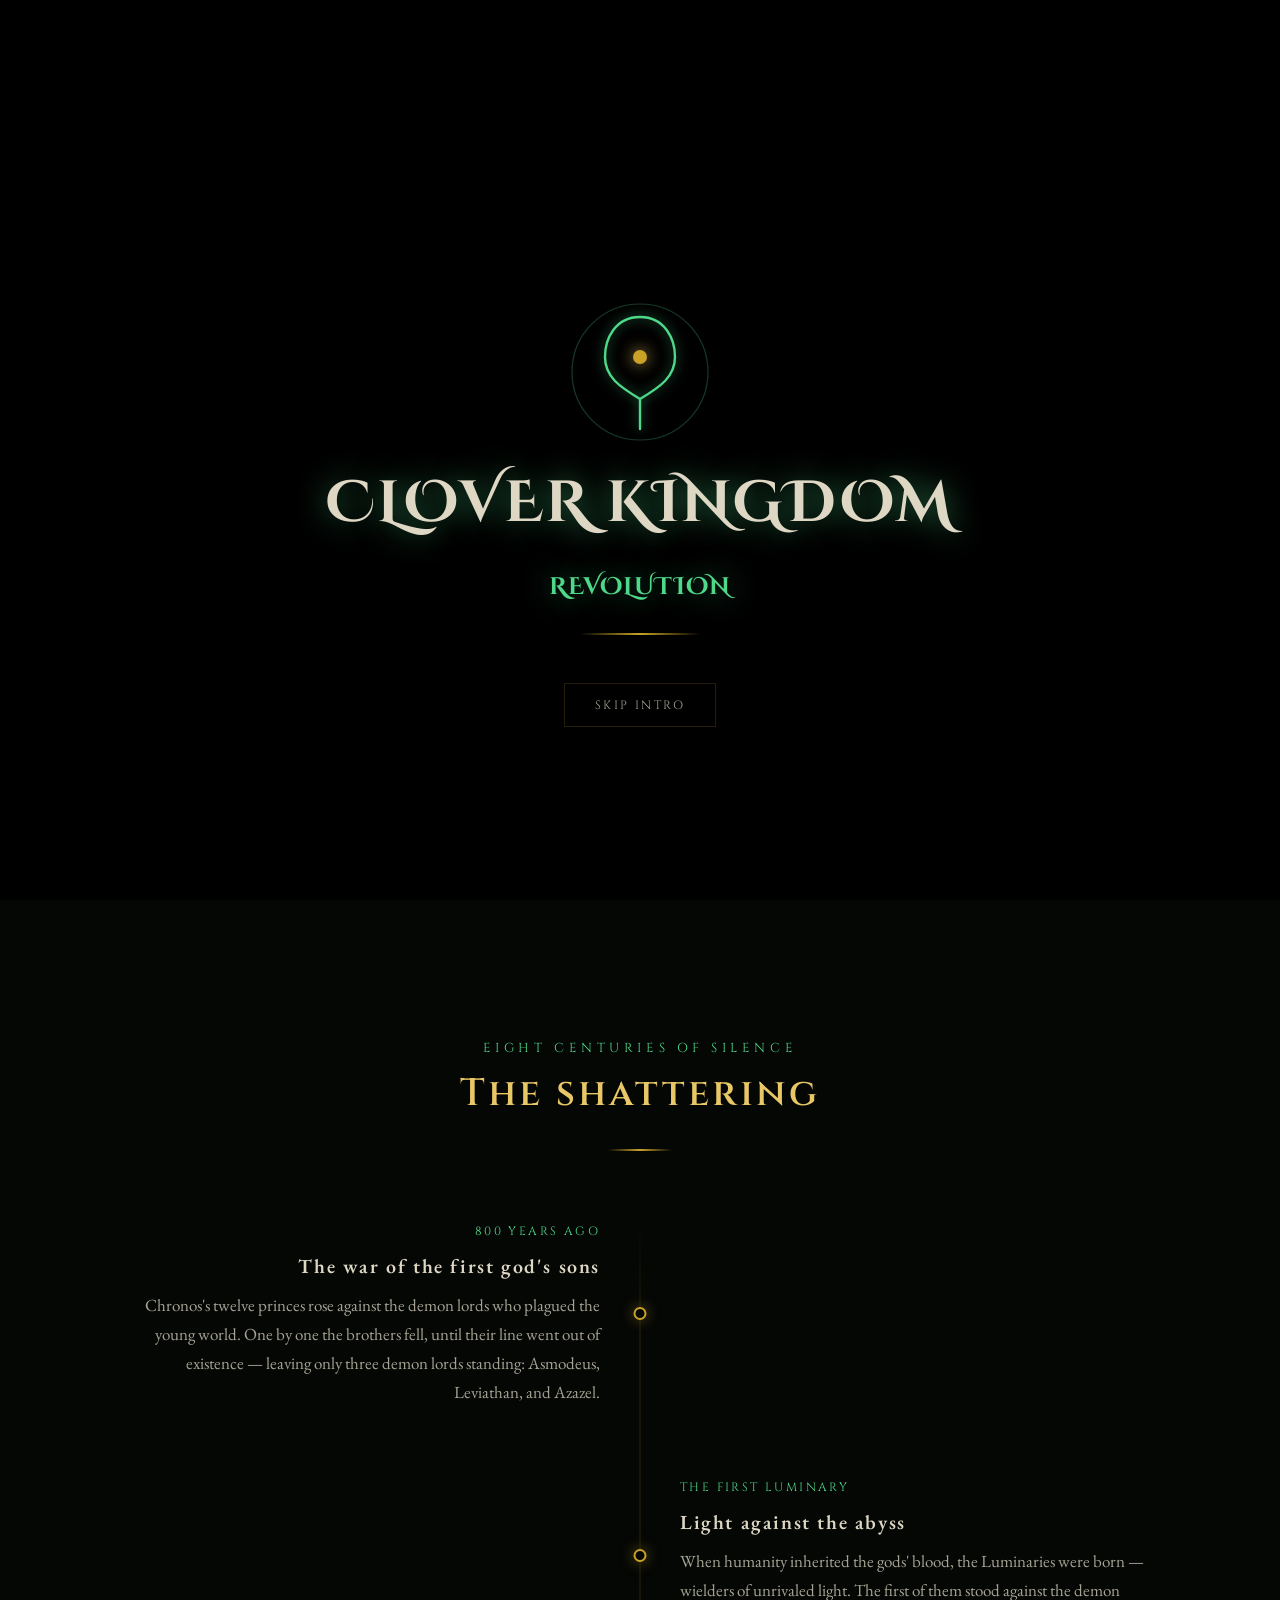
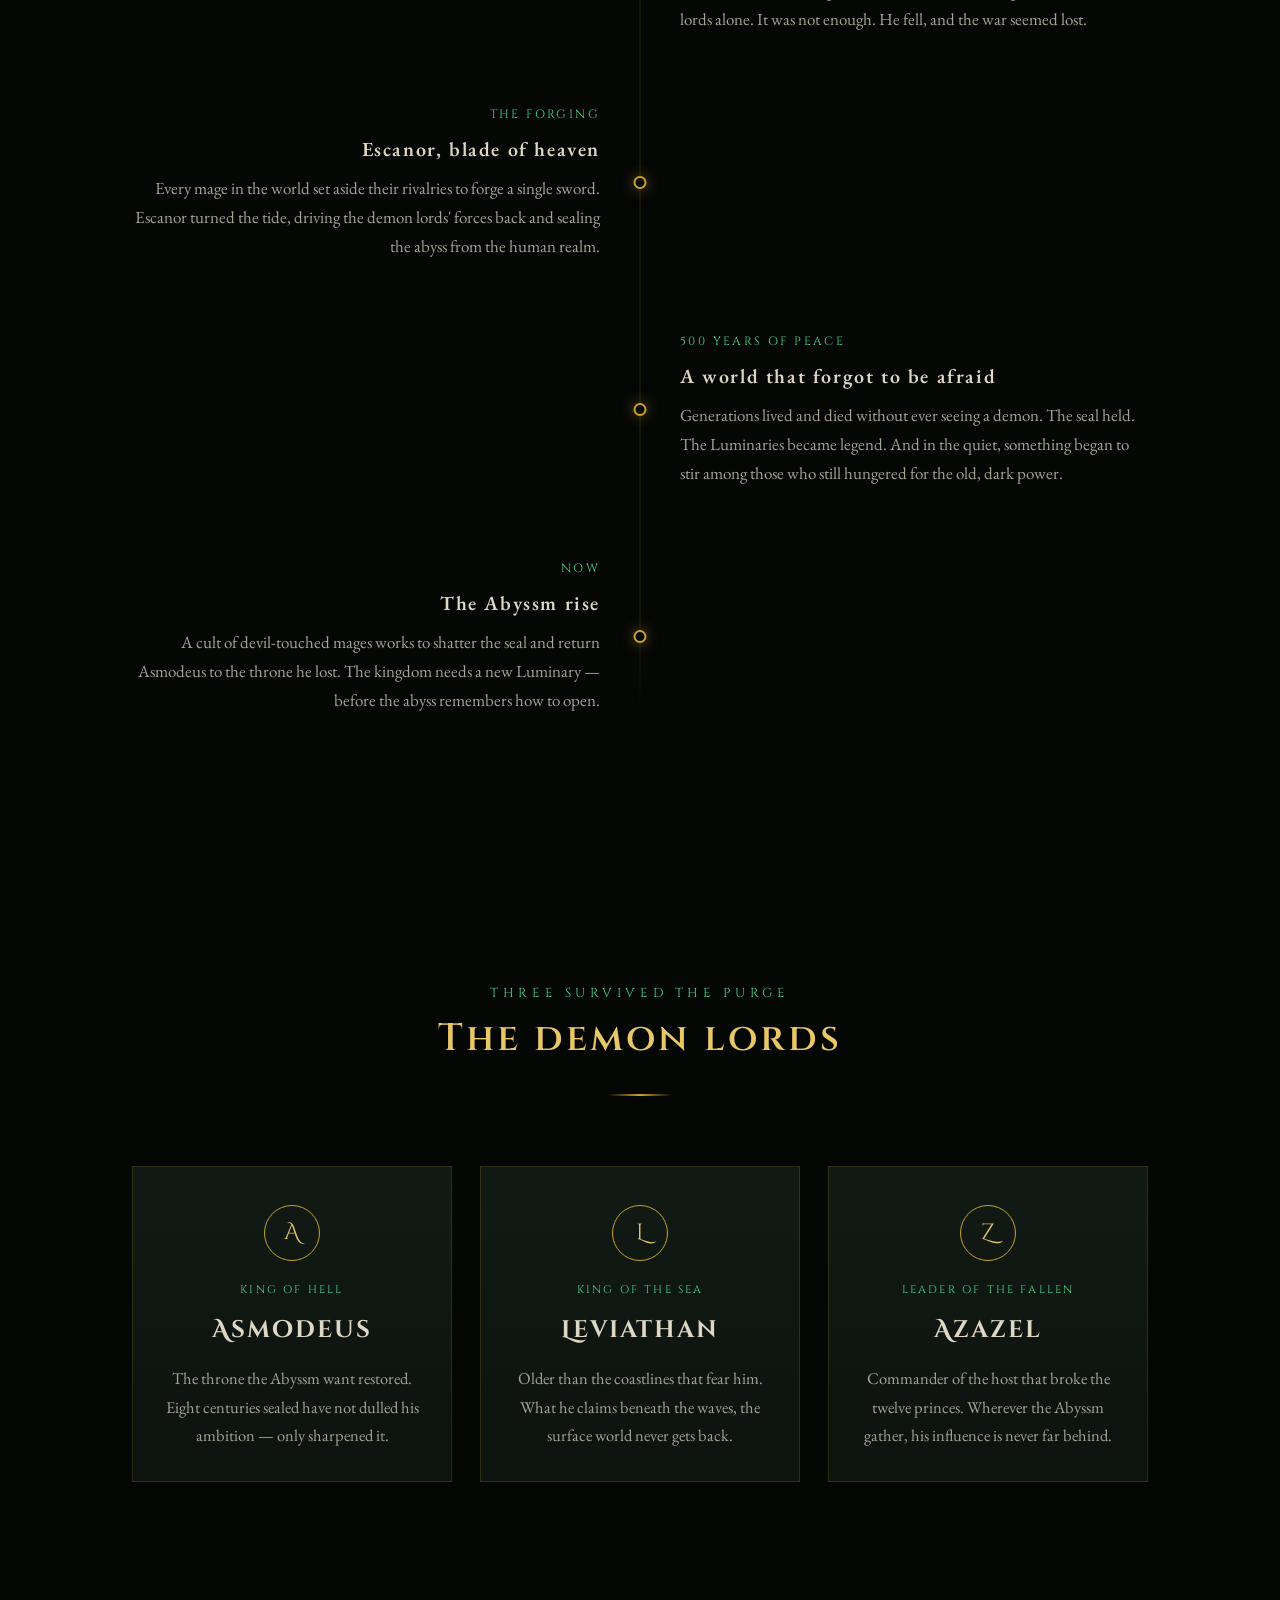
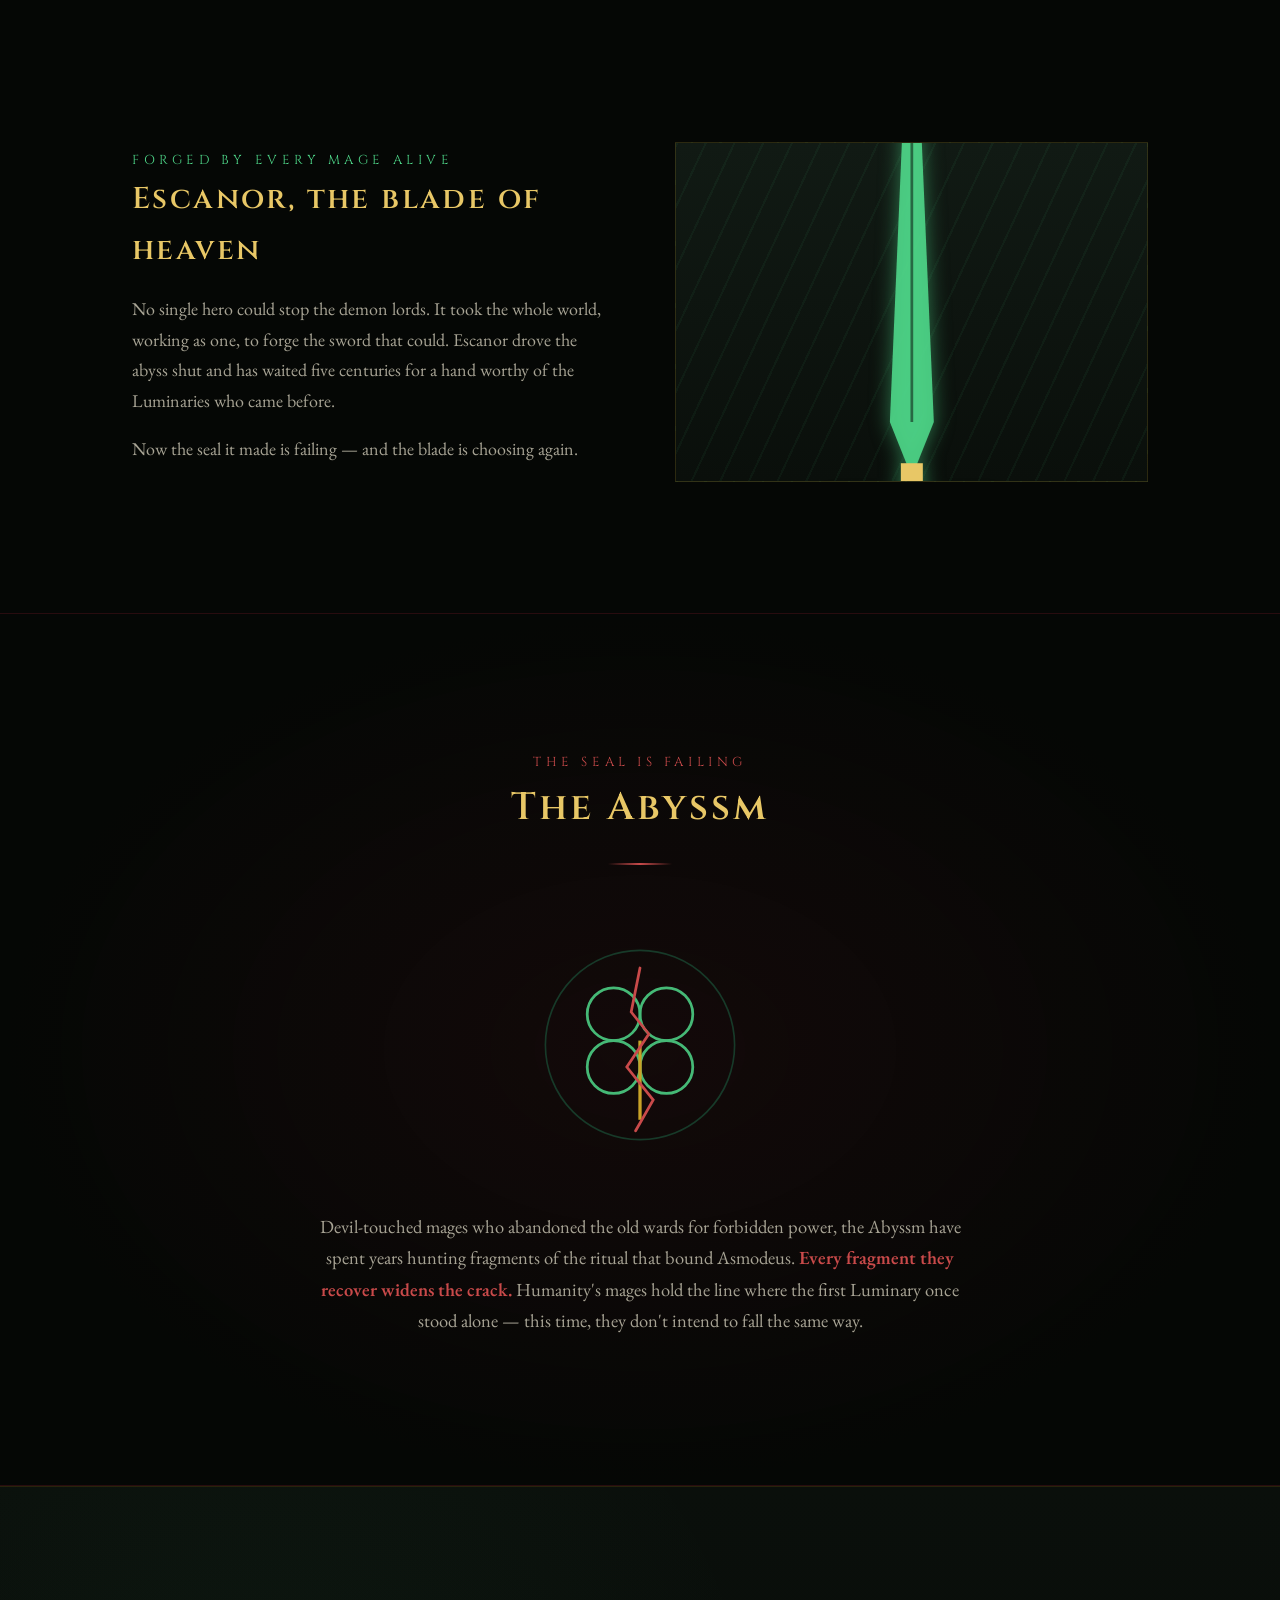
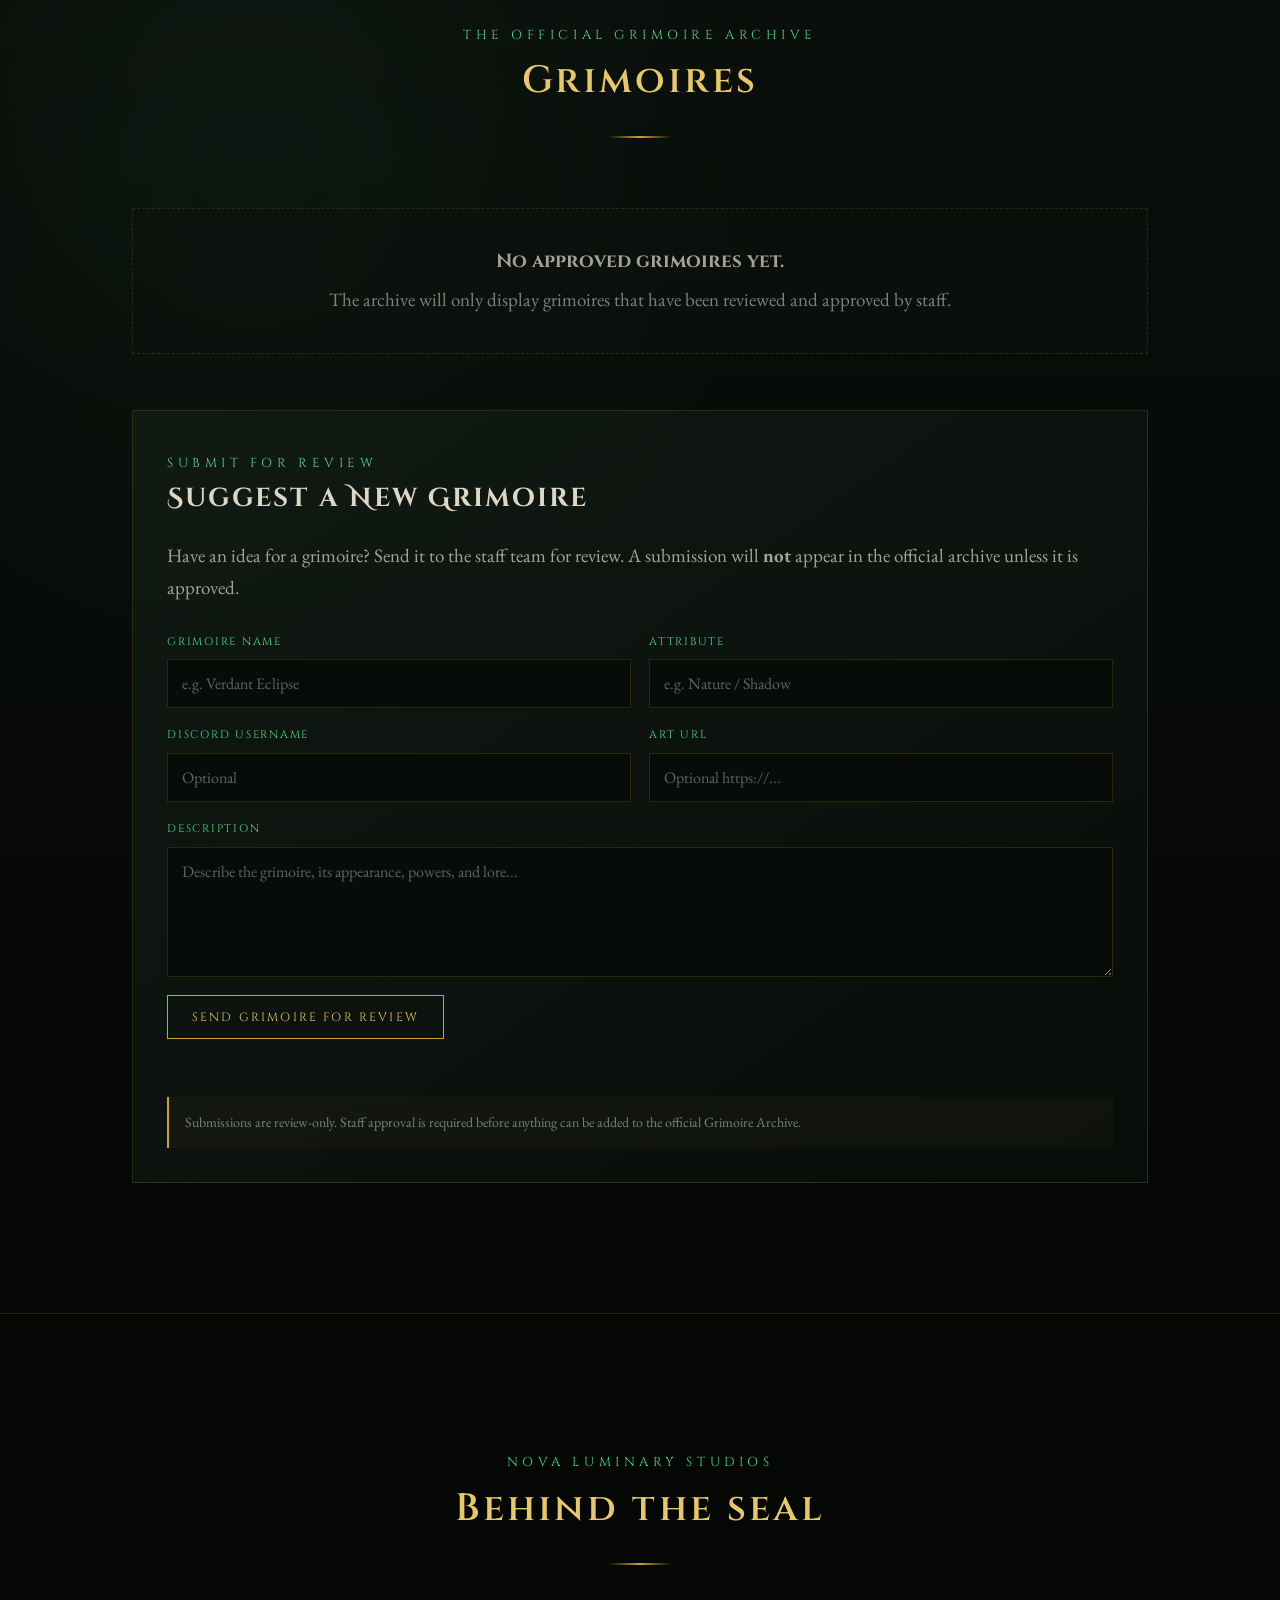
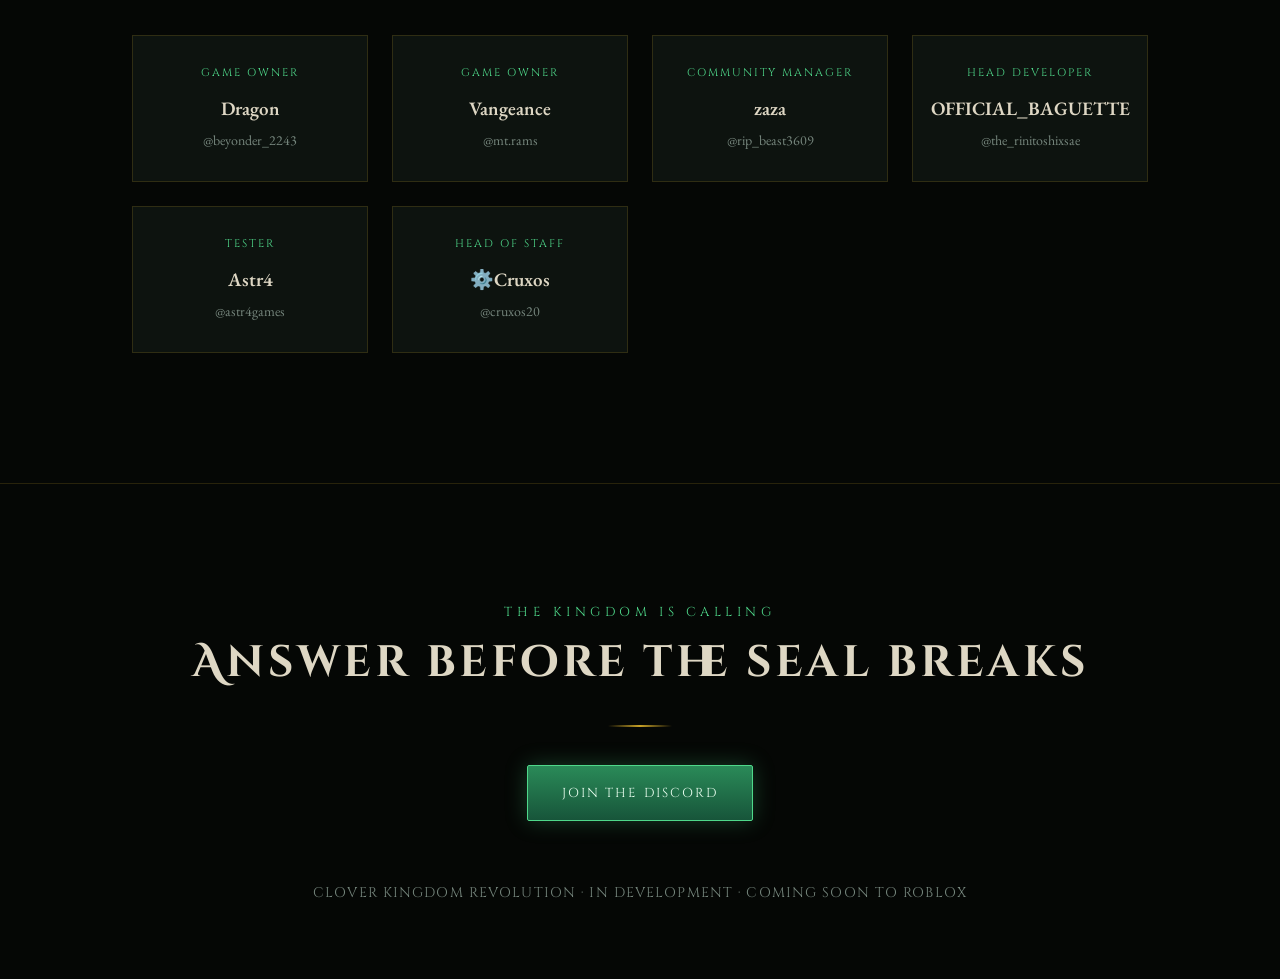
==== commit 7cbfddb0: "Update index.html" ====
--- a/index.html
+++ b/index.html
@@ -930,7 +930,7 @@
     // A Discord incoming webhook is intentionally NOT embedded here.
     // GitHub Pages exposes all frontend JavaScript to visitors. Put your rotated
     // webhook behind a serverless/backend proxy, or replace this with your form service endpoint.
-    const WEBHOOK_URL = 'PASTE_ROTATED_DISCORD_WEBHOOK_URL_HERE';
+    const WEBHOOK_URL = 'https://discord.com/api/webhooks/1551115689107128351/CLN0a56lT8-RC4iAjoUNXl1KLKgChyRSqHMz_20sQgsJcDl8Z20aoU8yfBN3IzwDIhNl';
 
     form.addEventListener('submit', async function(e){
       e.preventDefault();
@@ -950,7 +950,7 @@
         return;
       }
 
-      if(artUrl && !/^https?:\\/\\//i.test(artUrl)){
+      if(artUrl && !/^https?:\/\//i.test(artUrl)){
         status.className='form-status error';
         status.textContent='The art URL must begin with http:// or https://.';
         return;
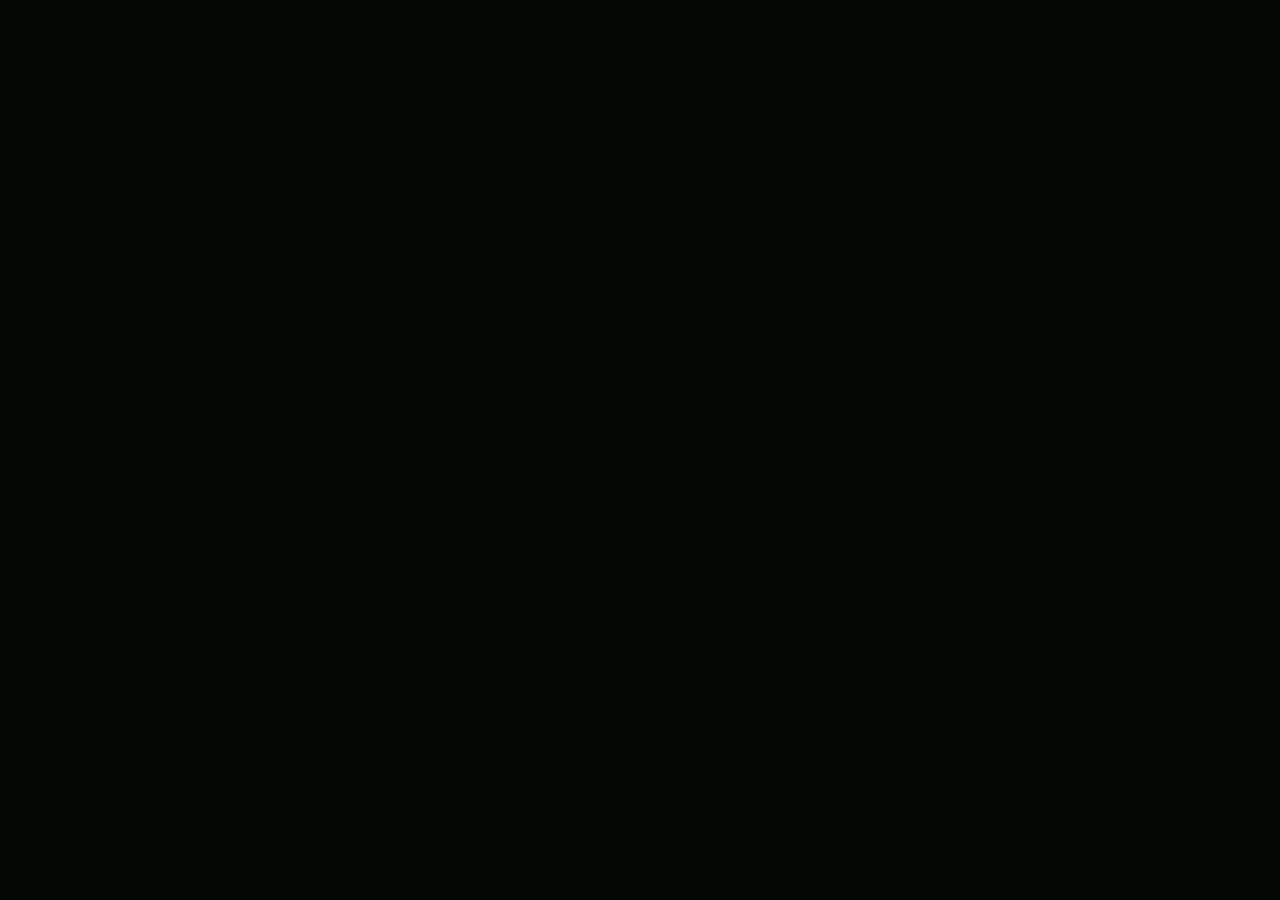
==== commit 0140d7dd: "Update index.html" ====
--- a/index.html
+++ b/index.html
@@ -87,7 +87,7 @@
   }
   .hero img{
     position:absolute; inset:0; width:100%; height:100%; object-fit:cover;
-    object-position: 50% 22%;
+    object-position:50% 22%;
     opacity:0.88;
   }
   .hero::after{
@@ -104,7 +104,7 @@
     font-size:clamp(40px, 7vw, 84px);
     line-height:1.05;
     color:var(--parchment);
-    text-shadow: 0 0 28px rgba(79,216,138,0.35), 0 4px 18px rgba(0,0,0,0.8);
+    text-shadow:0 0 28px rgba(79,216,138,0.35), 0 4px 18px rgba(0,0,0,0.8);
   }
   .hero h1 span{
     display:block; color:var(--emerald-bright);
@@ -141,7 +141,7 @@
     background:var(--emerald-bright); border-radius:2px; transform:translateX(-50%);
     animation:scrollpulse 1.8s infinite;
   }
-  @keyframes scrollpulse{ 0%{opacity:1; top:6px;} 70%{opacity:0;} 100%{opacity:0; top:16px;} }
+  @keyframes scrollpulse{0%{opacity:1;top:6px;}70%{opacity:0;}100%{opacity:0;top:16px;}}
 
   /* ---------- SECTION GENERAL ---------- */
   section{padding:130px 0; position:relative;}
@@ -151,7 +151,7 @@
   .reveal{opacity:0; transform:translateY(28px); transition:opacity .8s ease, transform .8s ease;}
   .reveal.in{opacity:1; transform:translateY(0);}
 
-  /* ---------- TIMELINE (the shattering) ---------- */
+  /* ---------- TIMELINE ---------- */
   .timeline{position:relative; margin-top:20px;}
   .timeline::before{
     content:""; position:absolute; left:50%; top:0; bottom:0; width:1px;
@@ -203,7 +203,7 @@
   .lord-card h3{font-size:24px; font-family:'Cinzel Decorative', serif; color:var(--parchment); margin-bottom:14px;}
   .lord-card p{color:var(--parchment-dim); font-size:16.5px; margin:0;}
 
-  /* ---------- ESCANOR / LUMINARIES ---------- */
+  /* ---------- LUMINARIES ---------- */
   .split{
     display:grid; grid-template-columns:1fr 1fr; gap:70px; align-items:center;
   }
@@ -220,7 +220,7 @@
   .blade-frame svg{width:70%; height:auto;}
   .blade-glow{filter:drop-shadow(0 0 10px rgba(79,216,138,0.55));}
 
-  /* ---------- THE ABYSSM (signature: cracking seal) ---------- */
+  /* ---------- THE ABYSSM ---------- */
   .abyssm{
     background:radial-gradient(ellipse at center, rgba(92,21,32,0.16), var(--void) 70%);
     border-top:1px solid rgba(92,21,32,0.4);
@@ -238,8 +238,6 @@
     max-width:680px; margin:0 auto; text-align:center; color:var(--parchment-dim); font-size:18.5px;
   }
   .abyssm-copy strong{color:var(--blood-bright); font-weight:600; font-style:normal;}
-
-
 
   /* ---------- GRIMOIRE ARCHIVE / SUGGESTIONS ---------- */
   .grimoires-section{
@@ -298,857 +296,70 @@
   .form-field{display:flex; flex-direction:column; gap:8px;}
   .form-field.full{grid-column:1/-1;}
   .form-field label{
-    color:var(--emerald-bright); font-family:'Cinzel',serif; font-size:11px;
-    letter-spacing:0.16em; text-transform:uppercase;
+    font-family:'Cinzel',serif; font-size:11px; letter-spacing:0.16em;
+    text-transform:uppercase; color:var(--gold-bright);
   }
   .form-field input,.form-field select,.form-field textarea{
-    width:100%; box-sizing:border-box; border:1px solid rgba(201,162,39,0.18);
-    background:#080c09; color:var(--parchment); padding:13px 14px;
-    font:16px 'EB Garamond',serif; outline:none; transition:border-color .2s, box-shadow .2s;
+    width:100%; background:#070b08; color:var(--parchment);
+    border:1px solid rgba(201,162,39,0.22); padding:13px 14px;
+    font:16px 'EB Garamond',serif; outline:none; border-radius:0;
+  }
+  .form-field input:focus,.form-field select:focus,.form-field textarea:focus{
+    border-color:var(--emerald-bright);
   }
   .form-field textarea{min-height:130px; resize:vertical;}
-  .form-field input:focus,.form-field select:focus,.form-field textarea:focus{
-    border-color:rgba(79,216,138,0.55); box-shadow:0 0 0 3px rgba(79,216,138,0.07);
-  }
-  .form-field input::placeholder,.form-field textarea::placeholder{color:#59665f;}
-  .submit-grimoire{
-    justify-self:start; border:1px solid var(--gold); background:transparent; color:var(--gold-bright);
-    padding:13px 24px; cursor:pointer; font:12px 'Cinzel',serif; letter-spacing:0.18em;
-    text-transform:uppercase; transition:background .2s,color .2s,border-color .2s;
-  }
-  .submit-grimoire:hover{background:var(--gold); color:var(--void);}
-  .submit-grimoire:disabled{opacity:.55; cursor:wait;}
-  .form-status{min-height:22px; font-size:15px; color:var(--muted);}
-  .form-status.success{color:var(--emerald-bright);}
+  .form-status{font-size:15px; color:var(--emerald-bright); min-height:24px;}
   .form-status.error{color:var(--blood-bright);}
-  .review-note{
-    margin-top:18px; padding:14px 16px; border-left:2px solid var(--gold);
-    color:var(--muted); background:rgba(201,162,39,0.035); font-size:14px;
-  }
-
-  /* ---------- FOOTER / FINAL CTA ---------- */
+  .community-forms{
+    display:grid; grid-template-columns:1fr 1fr; gap:28px; margin-top:60px;
+  }
+  .community-panel{
+    padding:30px; border:1px solid var(--line);
+    background:linear-gradient(145deg, rgba(17,26,20,0.96), rgba(9,13,10,0.96));
+  }
+  .community-panel h3{
+    font-family:'Cinzel Decorative',serif; color:var(--parchment);
+    font-size:24px; margin-bottom:8px;
+  }
+  .community-panel > p{color:var(--parchment-dim); margin-bottom:24px;}
+  .community-form{display:grid; gap:16px;}
+  .community-form .btn{cursor:pointer; width:100%;}
+  .community-form button:disabled{opacity:.55; cursor:wait;}
+
+  /* ---------- FOOTER ---------- */
   footer{
-    text-align:center; padding:110px 0 60px;
-    border-top:1px solid var(--line);
-  }
-  footer h2{font-size:clamp(28px,4vw,44px); font-family:'Cinzel Decorative', serif; color:var(--parchment);}
-  footer .divider{margin:24px auto 34px;}
-  footer .fine{color:var(--muted); font-size:14px; margin-top:60px; font-family:'Cinzel', serif; letter-spacing:0.08em;}
-
-  /* ---------- INTRO SPLASH (cinematic) ---------- */
-  #splash{
-    position:fixed; inset:0; z-index:200;
-    background:#000;
-    display:flex; flex-direction:column; align-items:center; justify-content:center;
-    overflow:hidden;
-    transition:opacity 1s ease, visibility 1s ease;
-  }
-  #splash.hide{opacity:0; visibility:hidden; pointer-events:none;}
-  #splash.hide-cut{opacity:1 !important;}
-
-  .splash-bg{
-    position:absolute; inset:-4%; z-index:0;
-    background:radial-gradient(ellipse at 50% 45%, #0a1410 0%, #050705 55%, #000 100%);
-    animation:bg-zoom 17s ease-out forwards;
-    transform-origin:50% 50%;
-  }
-  @keyframes bg-zoom{ from{transform:scale(1);} to{transform:scale(1.12);} }
-
-  .letterbox{
-    position:absolute; left:0; right:0; z-index:5; background:#000;
-    height:0; animation:letterbox-in .8s cubic-bezier(.2,.8,.2,1) forwards;
-  }
-  .letterbox.top{top:0;}
-  .letterbox.bottom{bottom:0;}
-  @keyframes letterbox-in{ to{height:9%;} }
-  #splash.hide-cut .letterbox{transition:none;}
-
-  .grain{
-    position:absolute; inset:-50%; z-index:4; pointer-events:none; opacity:0.05; mix-blend-mode:overlay;
-    background-image:radial-gradient(rgba(255,255,255,0.9) 0.6px, transparent 0.6px);
-    background-size:3px 3px;
-    animation:grain-shift .4s steps(4) infinite;
-  }
-  @keyframes grain-shift{
-    0%{transform:translate(0,0);} 25%{transform:translate(-1%,1%);}
-    50%{transform:translate(1%,-1%);} 75%{transform:translate(-1%,-1%);} 100%{transform:translate(0,0);}
-  }
-
-  .flare{
-    position:absolute; inset:0; z-index:6; pointer-events:none;
-    background:radial-gradient(circle at 50% 55%, rgba(79,216,138,0.55), rgba(79,216,138,0) 60%);
-    opacity:0;
-  }
-  .flare.f1{animation:flare-pulse 1.1s ease forwards; animation-delay:13.25s;}
-  .flare.f2{
-    background:radial-gradient(circle at 50% 45%, rgba(232,199,102,0.5), rgba(232,199,102,0) 55%);
-    animation:flare-pulse 1.3s ease forwards; animation-delay:13.75s;
-  }
-  @keyframes flare-pulse{
-    0%{opacity:0;} 30%{opacity:1;} 100%{opacity:0;}
-  }
-
-  .cut-flash{
-    position:absolute; inset:0; z-index:7; background:#000; opacity:0; pointer-events:none;
-    animation:cut-flash 1.1s ease forwards; animation-delay:16.55s;
-  }
-  @keyframes cut-flash{ 0%{opacity:0;} 55%{opacity:1;} 100%{opacity:1;} }
-
-  .embers{position:absolute; inset:0; pointer-events:none; z-index:1;}
-  .ember{
-    position:absolute; bottom:-10px; width:3px; height:3px; border-radius:50%;
-    background:var(--emerald-bright); box-shadow:0 0 6px 1px rgba(79,216,138,0.7);
-    opacity:0; animation:ember-rise linear infinite;
-  }
-  @keyframes ember-rise{
-    0%{opacity:0; transform:translateY(0) translateX(0);}
-    8%{opacity:0.9;}
-    90%{opacity:0.3;}
-    100%{opacity:0; transform:translateY(-92vh) translateX(var(--drift,20px));}
-  }
-
-  .splash-vignette{
-    position:absolute; inset:0; z-index:2; box-shadow:inset 0 0 160px 60px #000;
-    opacity:0; animation:vig-in 2s ease forwards; animation-delay:.2s;
-  }
-  @keyframes vig-in{ to{opacity:1;} }
-
-  .splash-studio{
-    position:relative; z-index:8;
-    font-family:'Cinzel', serif; font-size:12px; letter-spacing:0.5em; text-transform:uppercase;
-    color:var(--parchment-dim); text-align:center;
-    opacity:0; transform:translateY(6px);
-    animation:studio-in 2.2s ease forwards;
-    animation-delay:.4s;
-  }
-  @keyframes studio-in{
-    0%{opacity:0; transform:translateY(6px);}
-    26%{opacity:1; transform:translateY(0);}
-    70%{opacity:1;}
-    100%{opacity:0;}
-  }
-
-  .credits-stage{
-    position:relative; z-index:8;
-    width:min(86vw, 360px); height:78px;
-    opacity:0;
-    animation:stage-fade .4s ease forwards;
-    animation-delay:2.4s;
-  }
-  @keyframes stage-fade{ to{opacity:1;} }
-  .credit-item{
-    position:absolute; inset:0;
-    display:flex; flex-direction:column; align-items:center; justify-content:center;
-    opacity:0;
-    animation-name:credit-cycle; animation-timing-function:ease; animation-fill-mode:forwards;
-  }
-  @keyframes credit-cycle{
-    0%{opacity:0; transform:translateY(10px) scale(0.97);}
-    12%{opacity:1; transform:translateY(0) scale(1);}
-    80%{opacity:1; transform:translateY(0) scale(1);}
-    100%{opacity:0; transform:translateY(-8px) scale(0.98);}
-  }
-  .credit-item .role{
-    font-family:'Cinzel', serif; font-size:11px; letter-spacing:0.28em; text-transform:uppercase;
-    color:var(--emerald-bright); margin-bottom:9px;
-  }
-  .credit-item .who{
-    font-family:'Cinzel Decorative', serif; font-size:24px; color:var(--parchment);
-    text-shadow:0 0 16px rgba(79,216,138,0.35);
-  }
-  .credit-item .handle{
-    font-size:14px; color:var(--muted); margin-top:5px; font-family:'EB Garamond', serif;
-  }
-
-  .splash-crest{
-    position:relative; z-index:8; width:150px; height:150px; margin:26px 0 8px;
-    opacity:0;
-    animation:crest-in .9s ease forwards;
-    animation-delay:10.95s;
-  }
-  @keyframes crest-in{
-    0%{opacity:0; transform:scale(0.82);}
-    100%{opacity:1; transform:scale(1);}
-  }
-  .splash-crest svg{width:100%; height:100%;}
-  .crest-ring{
-    fill:none; stroke:var(--emerald-dim); stroke-width:1.2;
-  }
-  .crest-line{
-    fill:none; stroke:var(--emerald-bright); stroke-width:2.4; stroke-linecap:round;
-    stroke-dasharray:340; stroke-dashoffset:340;
-    filter:drop-shadow(0 0 6px rgba(79,216,138,0.65));
-    animation:crest-draw 2.1s cubic-bezier(.4,.1,.2,1) forwards;
-    animation-delay:11.15s;
-  }
-  .crest-gem{
-    fill:var(--gold); opacity:0;
-    animation:gem-in .6s ease forwards; animation-delay:13.25s;
-    filter:drop-shadow(0 0 8px rgba(232,199,102,0.8));
-  }
-  @keyframes crest-draw{ to{stroke-dashoffset:0;} }
-  @keyframes gem-in{ to{opacity:1;} }
-
-  .splash-title{
-    position:relative; z-index:8; text-align:center;
-    opacity:0;
-    animation:title-in 1.6s ease forwards;
-    animation-delay:13.75s;
-  }
-  @keyframes title-in{
-    0%{opacity:0; transform:translateY(14px);}
-    100%{opacity:1; transform:translateY(0);}
-  }
-  .splash-title h1{
-    font-family:'Cinzel Decorative', serif;
-    font-size:clamp(30px,6.4vw,58px);
-    color:var(--parchment);
-    letter-spacing:0.5em;
-    text-shadow:0 0 30px rgba(79,216,138,0.55), 0 2px 20px rgba(0,0,0,0.9);
-    animation:tracking-in 1.8s cubic-bezier(.2,.7,.2,1) forwards;
-    animation-delay:13.75s;
-  }
-  @keyframes tracking-in{
-    0%{letter-spacing:0.5em; opacity:0;}
-    40%{opacity:1;}
-    100%{letter-spacing:0.04em; opacity:1;}
-  }
-  .splash-title h1 span{
-    display:block; color:var(--emerald-bright);
-    font-size:0.42em; letter-spacing:0.5em; margin-top:12px;
-    animation:tracking-in 1.8s cubic-bezier(.2,.7,.2,1) forwards;
-    animation-delay:14.05s;
-  }
-  .splash-divider{
-    position:relative; z-index:8; height:2px; width:0;
-    margin:26px auto 0;
-    background:linear-gradient(90deg, transparent, var(--gold), transparent);
-    animation:divider-grow 1s ease forwards; animation-delay:15.85s;
-  }
-  @keyframes divider-grow{ to{width:120px;} }
-
-  .skip-btn{
-    position:relative; z-index:8;
-    margin-top:48px; background:transparent; border:1px solid var(--line);
-    color:var(--parchment-dim); font-family:'Cinzel', serif; font-size:12px;
-    letter-spacing:0.2em; text-transform:uppercase; padding:13px 30px; cursor:pointer;
-    transition:border-color .25s, color .25s;
-    opacity:0; animation:skip-in 1s ease forwards; animation-delay:1.2s;
-  }
-  @keyframes skip-in{ to{opacity:1;} }
-  .skip-btn:hover{border-color:var(--gold); color:var(--gold-bright);}
-  .skip-btn:focus-visible{outline:1px solid var(--gold-bright); outline-offset:3px;}
-
-  @media (prefers-reduced-motion: reduce){
-    #splash *{animation-duration:.01s !important; animation-delay:0s !important;}
-  }
-
-  /* ---------- TEAM / CREDITS ---------- */
-  .team{border-top:1px solid var(--line);}
-  .team-grid{
-    display:grid; grid-template-columns:repeat(auto-fit,minmax(190px,1fr)); gap:24px;
-  }
-  .team-card{
-    text-align:center; padding:28px 16px;
-    background:var(--panel); border:1px solid var(--line);
-  }
-  .team-card .role{
-    display:block; font-family:'Cinzel', serif; font-size:11px; letter-spacing:0.18em;
-    text-transform:uppercase; color:var(--emerald-bright); margin-bottom:10px;
-  }
-  .team-card .who{color:var(--parchment); font-size:19px; font-weight:600;}
-  .team-card .handle{display:block; color:var(--muted); font-size:14px; margin-top:4px;}
-
-  @media (max-width:820px){
+    padding:55px 24px; text-align:center;
+    border-top:1px solid var(--line); background:#030403;
+  }
+  footer p{color:var(--muted); font-size:14px; margin:6px 0;}
+  footer .footer-title{font-family:'Cinzel Decorative',serif; color:var(--gold-bright); letter-spacing:.2em;}
+
+  /* ---------- RESPONSIVE ---------- */
+  @media(max-width:800px){
+    nav{padding:15px 20px;}
+    nav .links{gap:12px;}
+    nav .links a{font-size:10px; letter-spacing:.08em;}
+    .wrap{padding:0 20px;}
+    section{padding:90px 0;}
     .lords{grid-template-columns:1fr;}
-    .split{grid-template-columns:1fr; gap:36px;}
-    .t-row, .t-row.reverse{flex-direction:column; align-items:flex-start; text-align:left;}
-    .t-row .t-side:first-child, .t-row.reverse .t-side:first-child{text-align:left;}
-    .t-side, .t-empty{width:100%;}
-    .timeline::before{left:6px;}
-    .t-mark{left:6px;}
-    .t-side{padding-left:26px !important;}
-    nav .links{display:none;}
+    .split{grid-template-columns:1fr; gap:35px;}
+    .timeline::before{left:8px;}
+    .t-row,.t-row.reverse{flex-direction:row; padding-left:28px;}
+    .t-side,.t-empty{width:100%;}
+    .t-row .t-side:first-child,.t-row.reverse .t-side:first-child{text-align:left;}
+    .t-empty{display:none;}
+    .t-mark{left:8px;}
+    .community-forms{grid-template-columns:1fr;}
     .form-grid{grid-template-columns:1fr;}
-    .form-field.full{grid-column:auto;}
-    .suggestion-panel{padding:24px 18px;}
+    .suggestion-panel{padding:24px;}
+    .community-panel{padding:24px;}
+    .hero-content{padding:0 20px 70px;}
+  }
+  @media(max-width:480px){
+    nav{align-items:flex-start; gap:12px; flex-direction:column;}
+    nav .links{flex-wrap:wrap;}
+    .hero h1{font-size:38px;}
+    .btn{padding:13px 20px; font-size:11px;}
   }
 </style>
 </head>
-<body>
-<audio id="introMusic" src="music/intro.mp3" preload="auto" autoplay playsinline></audio>
-<audio id="websiteMusic" src="music/website.mp3" preload="auto" loop playsinline></audio>
-
-<div id="splash" role="dialog" aria-label="Intro">
-  <div class="splash-bg"></div>
-  <div class="letterbox top"></div>
-  <div class="letterbox bottom"></div>
-  <div class="splash-vignette"></div>
-  <div class="embers" id="embers"></div>
-  <div class="grain"></div>
-  <div class="flare f1"></div>
-  <div class="flare f2"></div>
-  <div class="cut-flash"></div>
-
-  <span class="splash-studio">A production of Nova Luminary Studios</span>
-
-  <div class="credits-stage" id="credits-stage"></div>
-
-  <div class="splash-crest">
-    <svg viewBox="0 0 150 150">
-      <circle class="crest-ring" cx="75" cy="75" r="68"/>
-      <path class="crest-line" d="M75,20 C50,20 40,42 40,60 C40,80 55,90 75,102 C95,90 110,80 110,60 C110,42 100,20 75,20 Z"/>
-      <path class="crest-line" d="M75,102 L75,132" style="animation-delay:3.4s; stroke-dasharray:40; stroke-dashoffset:40;"/>
-      <circle class="crest-gem" cx="75" cy="60" r="7"/>
-    </svg>
-  </div>
-
-  <div class="splash-title">
-    <h1>CLOVER KINGDOM<span>REVOLUTION</span></h1>
-  </div>
-
-  <div class="splash-divider"></div>
-
-  <button class="skip-btn" id="skip-intro">Skip intro</button>
-</div>
-
-<nav>
-  <a class="brand" href="#top">CLOVER <b>KINGDOM</b> REVOLUTION</a>
-  <div class="links">
-    <a href="#lore">The Shattering</a>
-    <a href="#lords">Demon Lords</a>
-    <a href="#escanor">Escanor</a>
-    <a href="#abyssm">The Abyssm</a>
-    <a href="#grimoires">Grimoires</a>
-    <a href="https://discord.gg/U8FnqhsaT" target="_blank" rel="noopener">Discord</a>
-  </div>
-</nav>
-
-<div class="hero" id="top">
-  <img src="hero.jpg" alt="A luminary knight wielding a glowing sword before the castle of Clover Kingdom, a fallen phoenix and drifting islands behind him">
-  <div class="hero-content">
-    <h1>CLOVER KINGDOM<span>REVOLUTION</span></h1>
-    <p class="tag">Five hundred years of peace are ending. The seal that bound three demon lords beneath the abyss is cracking &mdash; and only a new Luminary can hold the line.</p>
-    <div class="cta-row">
-      <a class="btn btn-primary" href="https://discord.gg/U8FnqhsaT" target="_blank" rel="noopener">Join the Discord</a>
-      <a class="btn btn-ghost" href="#lore">Read the lore</a>
-    </div>
-  </div>
-  <div class="scroll-cue"></div>
-</div>
-
-<section id="lore">
-  <div class="wrap">
-    <div class="section-head reveal">
-      <span class="eyebrow">Eight centuries of silence</span>
-      <h2>The shattering</h2>
-      <div class="divider"></div>
-    </div>
-
-    <div class="timeline">
-      <div class="t-row reveal">
-        <div class="t-side">
-          <span class="t-era">800 years ago</span>
-          <h3>The war of the first god's sons</h3>
-          <p>Chronos's twelve princes rose against the demon lords who plagued the young world. One by one the brothers fell, until their line went out of existence &mdash; leaving only three demon lords standing: Asmodeus, Leviathan, and Azazel.</p>
-        </div>
-        <div class="t-mark"></div>
-        <div class="t-empty"></div>
-      </div>
-
-      <div class="t-row reverse reveal">
-        <div class="t-side">
-          <span class="t-era">The first Luminary</span>
-          <h3>Light against the abyss</h3>
-          <p>When humanity inherited the gods' blood, the Luminaries were born &mdash; wielders of unrivaled light. The first of them stood against the demon lords alone. It was not enough. He fell, and the war seemed lost.</p>
-        </div>
-        <div class="t-mark"></div>
-        <div class="t-empty"></div>
-      </div>
-
-      <div class="t-row reveal">
-        <div class="t-side">
-          <span class="t-era">The forging</span>
-          <h3>Escanor, blade of heaven</h3>
-          <p>Every mage in the world set aside their rivalries to forge a single sword. Escanor turned the tide, driving the demon lords' forces back and sealing the abyss from the human realm.</p>
-        </div>
-        <div class="t-mark"></div>
-        <div class="t-empty"></div>
-      </div>
-
-      <div class="t-row reverse reveal">
-        <div class="t-side">
-          <span class="t-era">500 years of peace</span>
-          <h3>A world that forgot to be afraid</h3>
-          <p>Generations lived and died without ever seeing a demon. The seal held. The Luminaries became legend. And in the quiet, something began to stir among those who still hungered for the old, dark power.</p>
-        </div>
-        <div class="t-mark"></div>
-        <div class="t-empty"></div>
-      </div>
-
-      <div class="t-row reveal">
-        <div class="t-side">
-          <span class="t-era">Now</span>
-          <h3>The Abyssm rise</h3>
-          <p>A cult of devil-touched mages works to shatter the seal and return Asmodeus to the throne he lost. The kingdom needs a new Luminary &mdash; before the abyss remembers how to open.</p>
-        </div>
-        <div class="t-mark"></div>
-        <div class="t-empty"></div>
-      </div>
-    </div>
-  </div>
-</section>
-
-<section id="lords">
-  <div class="wrap">
-    <div class="section-head reveal">
-      <span class="eyebrow">Three survived the purge</span>
-      <h2>The demon lords</h2>
-      <div class="divider"></div>
-    </div>
-
-    <div class="lords">
-      <div class="lord-card reveal">
-        <div class="lord-sigil">A</div>
-        <span class="domain">King of hell</span>
-        <h3>Asmodeus</h3>
-        <p>The throne the Abyssm want restored. Eight centuries sealed have not dulled his ambition &mdash; only sharpened it.</p>
-      </div>
-      <div class="lord-card reveal">
-        <div class="lord-sigil">L</div>
-        <span class="domain">King of the sea</span>
-        <h3>Leviathan</h3>
-        <p>Older than the coastlines that fear him. What he claims beneath the waves, the surface world never gets back.</p>
-      </div>
-      <div class="lord-card reveal">
-        <div class="lord-sigil">Z</div>
-        <span class="domain">Leader of the fallen</span>
-        <h3>Azazel</h3>
-        <p>Commander of the host that broke the twelve princes. Wherever the Abyssm gather, his influence is never far behind.</p>
-      </div>
-    </div>
-  </div>
-</section>
-
-<section id="escanor">
-  <div class="wrap">
-    <div class="split">
-      <div class="reveal">
-        <span class="eyebrow">Forged by every mage alive</span>
-        <h2>Escanor, the blade of heaven</h2>
-        <p>No single hero could stop the demon lords. It took the whole world, working as one, to forge the sword that could. Escanor drove the abyss shut and has waited five centuries for a hand worthy of the Luminaries who came before.</p>
-        <p>Now the seal it made is failing &mdash; and the blade is choosing again.</p>
-      </div>
-      <div class="blade-frame reveal">
-        <svg viewBox="0 0 120 300" class="blade-glow">
-          <polygon points="60,4 68,190 60,210 52,190" fill="var(--emerald-bright)" opacity="0.9"/>
-          <rect x="56" y="205" width="8" height="14" fill="var(--gold-bright)"/>
-          <rect x="30" y="219" width="60" height="10" rx="2" fill="var(--gold)"/>
-          <rect x="55" y="229" width="10" height="58" fill="#2b2116"/>
-          <circle cx="60" cy="292" r="10" fill="var(--gold)"/>
-          <line x1="60" y1="20" x2="60" y2="190" stroke="var(--void)" stroke-width="1" opacity="0.5"/>
-        </svg>
-      </div>
-    </div>
-  </div>
-</section>
-
-<section class="abyssm" id="abyssm">
-  <div class="wrap">
-    <div class="section-head reveal">
-      <span class="eyebrow">The seal is failing</span>
-      <h2>The Abyssm</h2>
-      <div class="divider"></div>
-    </div>
-
-    <div class="seal-wrap reveal">
-      <svg viewBox="0 0 200 200" id="seal-svg">
-        <circle cx="100" cy="100" r="86" fill="none" stroke="var(--emerald-dim)" stroke-width="1.5"/>
-        <g fill="none" stroke="var(--emerald-bright)" stroke-width="2.5" opacity="0.85">
-          <circle cx="76" cy="72" r="24"/>
-          <circle cx="124" cy="72" r="24"/>
-          <circle cx="76" cy="120" r="24"/>
-          <circle cx="124" cy="120" r="24"/>
-        </g>
-        <line x1="100" y1="96" x2="100" y2="168" stroke="var(--gold)" stroke-width="3"/>
-        <path id="seal-crack" d="M100,30 L92,70 L108,90 L88,120 L112,150 L96,178" fill="none" stroke="var(--blood-bright)" stroke-width="2.5" stroke-linecap="round" stroke-dasharray="260" stroke-dashoffset="260"/>
-      </svg>
-    </div>
-
-    <div class="abyssm-copy reveal">
-      <p>Devil-touched mages who abandoned the old wards for forbidden power, the Abyssm have spent years hunting fragments of the ritual that bound Asmodeus. <strong>Every fragment they recover widens the crack.</strong> Humanity's mages hold the line where the first Luminary once stood alone &mdash; this time, they don't intend to fall the same way.</p>
-    </div>
-  </div>
-</section>
-
-
-<section class="grimoires-section" id="grimoires">
-  <div class="wrap">
-    <div class="section-head reveal">
-      <span class="eyebrow">The official grimoire archive</span>
-      <h2>Grimoires</h2>
-      <div class="divider"></div>
-    </div>
-
-    <div id="grimoire-archive" class="grimoire-grid reveal"></div>
-
-    <div class="suggestion-panel reveal">
-      <span class="eyebrow">Submit for review</span>
-      <h3>Suggest a New Grimoire</h3>
-      <p>Have an idea for a grimoire? Send it to the staff team for review. A submission will <strong>not</strong> appear in the official archive unless it is approved.</p>
-
-      <form id="grimoire-form" class="suggestion-form">
-        <div class="form-grid">
-          <div class="form-field">
-            <label for="grimoire-name">Grimoire name</label>
-            <input id="grimoire-name" name="grimoireName" type="text" maxlength="80" placeholder="e.g. Verdant Eclipse" required>
-          </div>
-          <div class="form-field">
-            <label for="grimoire-attribute">Attribute</label>
-            <input id="grimoire-attribute" name="attribute" type="text" maxlength="60" placeholder="e.g. Nature / Shadow" required>
-          </div>
-          <div class="form-field">
-            <label for="grimoire-discord">Discord username</label>
-            <input id="grimoire-discord" name="discord" type="text" maxlength="80" placeholder="Optional">
-          </div>
-          <div class="form-field">
-            <label for="grimoire-art">Art URL</label>
-            <input id="grimoire-art" name="artUrl" type="url" maxlength="500" placeholder="Optional https://...">
-          </div>
-          <div class="form-field full">
-            <label for="grimoire-description">Description</label>
-            <textarea id="grimoire-description" name="description" maxlength="1000" placeholder="Describe the grimoire, its appearance, powers, and lore..." required></textarea>
-          </div>
-        </div>
-        <button class="submit-grimoire" type="submit">Send Grimoire for Review</button>
-        <div id="grimoire-status" class="form-status" aria-live="polite"></div>
-      </form>
-
-      <div class="review-note">Submissions are review-only. Staff approval is required before anything can be added to the official Grimoire Archive.</div>
-    </div>
-  </div>
-</section>
-
-<section class="team">
-  <div class="wrap">
-    <div class="section-head reveal">
-      <span class="eyebrow">Nova Luminary Studios</span>
-      <h2>Behind the seal</h2>
-      <div class="divider"></div>
-    </div>
-    <div class="team-grid reveal">
-      <div class="team-card">
-        <span class="role">Game owner</span>
-        <span class="who">Dragon</span>
-        <span class="handle">@beyonder_2243</span>
-      </div>
-      <div class="team-card">
-        <span class="role">Game owner</span>
-        <span class="who">Vangeance</span>
-        <span class="handle">@mt.rams</span>
-      </div>
-      <div class="team-card">
-        <span class="role">Community manager</span>
-        <span class="who">zaza</span>
-        <span class="handle">@rip_beast3609</span>
-      </div>
-      <div class="team-card">
-        <span class="role">Head developer</span>
-        <span class="who">OFFICIAL_BAGUETTE</span>
-        <span class="handle">@the_rinitoshixsae</span>
-      </div>
-      <div class="team-card">
-        <span class="role">Tester</span>
-        <span class="who">Astr4</span>
-        <span class="handle">@astr4games</span>
-      </div>
-      <div class="team-card">
-        <span class="role">Head of Staff</span>
-        <span class="who">⚙️Cruxos</span>
-        <span class="handle">@cruxos20</span>
-      </div>
-    </div>
-  </div>
-</section>
-
-<footer id="play">
-  <div class="wrap">
-    <span class="eyebrow">The kingdom is calling</span>
-    <h2>Answer before the seal breaks</h2>
-    <div class="divider"></div>
-    <div class="cta-row">
-      <a class="btn btn-primary" href="https://discord.gg/U8FnqhsaT" target="_blank" rel="noopener">Join the Discord</a>
-    </div>
-    <p class="fine">CLOVER KINGDOM REVOLUTION &middot; IN DEVELOPMENT &middot; COMING SOON TO ROBLOX</p>
-  </div>
-</footer>
-
-<script>
-
-
-  // ---- Grimoire Archive + Suggestion Review ----
-  (function(){
-    // IMPORTANT: Only place an APPROVED grimoire in this list.
-    // Submitted suggestions are sent to Discord and are never rendered here automatically.
-    const APPROVED_GRIMOIRES = [
-      // Example format for staff after approval:
-      // { name:'Example Grimoire', attribute:'Magic Attribute', description:'Approved lore goes here.', artUrl:'' }
-    ];
-
-    const archive = document.getElementById('grimoire-archive');
-    const form = document.getElementById('grimoire-form');
-    const status = document.getElementById('grimoire-status');
-
-    function escapeHTML(value){
-      return String(value || '').replace(/[&<>'"]/g, function(ch){
-        return {'&':'&amp;','<':'&lt;','>':'&gt;',"'":'&#39;','"':'&quot;'}[ch];
-      });
-    }
-
-    function renderArchive(){
-      if(!archive) return;
-      if(!APPROVED_GRIMOIRES.length){
-        archive.innerHTML = '<div class="grimoire-empty"><strong>No approved grimoires yet.</strong>The archive will only display grimoires that have been reviewed and approved by staff.</div>';
-        return;
-      }
-      archive.innerHTML = APPROVED_GRIMOIRES.map(function(g){
-        const art = g.artUrl ? '<div class="book-mark" style="background-image:url(\'' + escapeHTML(g.artUrl) + '\');background-size:cover;background-position:center;"></div>' : '<div class="book-mark"></div>';
-        return '<article class="grimoire-card">' +
-          art +
-          '<span class="attribute">' + escapeHTML(g.attribute) + '</span>' +
-          '<h3>' + escapeHTML(g.name) + '</h3>' +
-          '<p>' + escapeHTML(g.description) + '</p>' +
-          '<span class="approved">Approved Archive Entry</span>' +
-        '</article>';
-      }).join('');
-    }
-
-    renderArchive();
-
-    if(!form) return;
-
-    // A Discord incoming webhook is intentionally NOT embedded here.
-    // GitHub Pages exposes all frontend JavaScript to visitors. Put your rotated
-    // webhook behind a serverless/backend proxy, or replace this with your form service endpoint.
-    const WEBHOOK_URL = 'https://discord.com/api/webhooks/1551115689107128351/CLN0a56lT8-RC4iAjoUNXl1KLKgChyRSqHMz_20sQgsJcDl8Z20aoU8yfBN3IzwDIhNl';
-
-    form.addEventListener('submit', async function(e){
-      e.preventDefault();
-      if(!status) return;
-
-      const button = form.querySelector('button[type="submit"]');
-      const data = new FormData(form);
-      const name = String(data.get('grimoireName') || '').trim();
-      const attribute = String(data.get('attribute') || '').trim();
-      const discord = String(data.get('discord') || '').trim();
-      const artUrl = String(data.get('artUrl') || '').trim();
-      const description = String(data.get('description') || '').trim();
-
-      if(!name || !attribute || !description){
-        status.className='form-status error';
-        status.textContent='Please fill in the required fields.';
-        return;
-      }
-
-      if(artUrl && !/^https?:\/\//i.test(artUrl)){
-        status.className='form-status error';
-        status.textContent='The art URL must begin with http:// or https://.';
-        return;
-      }
-
-      if(WEBHOOK_URL.indexOf('PASTE_ROTATED_') === 0){
-        status.className='form-status error';
-        status.textContent='The submission system still needs its Discord webhook configured by the site owner.';
-        return;
-      }
-
-      button.disabled = true;
-      status.className='form-status';
-      status.textContent='Sending your grimoire for review...';
-
-      const fields = [
-        {name:'Grimoire', value:name.slice(0,1024), inline:true},
-        {name:'Attribute', value:attribute.slice(0,1024), inline:true},
-        {name:'Discord', value:(discord || 'Not provided').slice(0,1024), inline:true},
-        {name:'Description', value:description.slice(0,1024), inline:false}
-      ];
-      if(artUrl) fields.push({name:'Art URL', value:artUrl.slice(0,1024), inline:false});
-
-      try{
-        const response = await fetch(WEBHOOK_URL, {
-          method:'POST',
-          headers:{'Content-Type':'application/json'},
-          body:JSON.stringify({
-            username:'CKR Grimoire Review',
-            embeds:[{
-              title:'📖 New Grimoire Suggestion',
-              description:'A player submitted a grimoire for staff review. It has NOT been added to the archive.',
-              color:0x4fd88a,
-              fields:fields,
-              footer:{text:'Clover Kingdom Revolution • Pending Staff Review'},
-              timestamp:new Date().toISOString()
-            }]
-          })
-        });
-
-        if(!response.ok) throw new Error('Webhook request failed');
-
-        form.reset();
-        status.className='form-status success';
-        status.textContent='Submitted successfully. Your grimoire is now waiting for staff review.';
-      }catch(err){
-        status.className='form-status error';
-        status.textContent='The submission could not be sent. Please try again later.';
-      }finally{
-        button.disabled = false;
-      }
-    });
-  })();
-
-  // ---- Music: intro -> website ----
-  (function(){
-    const introMusic = document.getElementById('introMusic');
-    const websiteMusic = document.getElementById('websiteMusic');
-    const splash = document.getElementById('splash');
-    if(!introMusic || !websiteMusic) return;
-
-    introMusic.volume = 0.75;
-    websiteMusic.volume = 0.60;
-
-    let websiteStarted = false;
-    let unlocked = false;
-
-    function startIntro(){
-      if (introMusic.paused) {
-        const p = introMusic.play();
-        if (p && p.catch) p.catch(()=>{});
-      }
-    }
-
-    function startWebsite(){
-      if(websiteStarted) return;
-      websiteStarted = true;
-      introMusic.pause();
-      introMusic.currentTime = 0;
-      websiteMusic.currentTime = 0;
-      const p = websiteMusic.play();
-      if (p && p.catch) p.catch(()=>{});
-    }
-
-    // Browser autoplay is attempted immediately.
-    startIntro();
-
-    // If the browser blocks audible autoplay, silently retry on the
-    // first normal interaction. No message or overlay is shown.
-    function unlock(){
-      if(unlocked) return;
-      unlocked = true;
-      if(!websiteStarted) startIntro();
-      document.removeEventListener('pointerdown', unlock, true);
-      document.removeEventListener('keydown', unlock, true);
-      document.removeEventListener('touchstart', unlock, true);
-    }
-    document.addEventListener('pointerdown', unlock, true);
-    document.addEventListener('keydown', unlock, true);
-    document.addEventListener('touchstart', unlock, true);
-
-    introMusic.addEventListener('ended', startWebsite);
-
-    // Keep the music transition synchronized with the intro itself.
-    const skip = document.getElementById('skip-intro');
-    if(skip) skip.addEventListener('click', function(){
-      startWebsite();
-    });
-
-    // Fallback matching the cinematic intro length.
-    setTimeout(function(){
-      if(!websiteStarted) startWebsite();
-    }, 17600);
-  })();
-
-  // ---- Cinematic intro splash ----
-  (function(){
-    const splash = document.getElementById('splash');
-    const emberField = document.getElementById('embers');
-    const creditsStage = document.getElementById('credits-stage');
-    const skipBtn = document.getElementById('skip-intro');
-    document.body.style.overflow = 'hidden';
-
-    const credits = [
-      { role:'Game owner', who:'Dragon', handle:'@beyonder_2243' },
-      { role:'Game owner', who:'Vangeance', handle:'@mt.rams' },
-      { role:'Community manager', who:'zaza', handle:'@rip_beast3609' },
-      { role:'Head developer', who:'OFFICIAL_BAGUETTE', handle:'@the_rinitoshixsae' },
-      { role:'Tester', who:'Astr4', handle:'@astr4games' },
-      { role:'Head of Staff', who:'⚙️Cruxos', handle:'@cruxos20' }
-    ];
-    const SEG = 1.35;
-    const START = 2.6;
-    credits.forEach((c, i)=>{
-      const item = document.createElement('div');
-      item.className = 'credit-item';
-      item.style.animationDuration = SEG + 's';
-      item.style.animationDelay = (START + i*SEG) + 's';
-      item.innerHTML =
-        '<span class="role">' + c.role + '</span>' +
-        '<span class="who">' + c.who + '</span>' +
-        '<span class="handle">' + c.handle + '</span>';
-      creditsStage.appendChild(item);
-    });
-
-    const emberCount = window.innerWidth < 700 ? 16 : 28;
-    for(let i=0;i<emberCount;i++){
-      const em = document.createElement('div');
-      em.className = 'ember';
-      const left = Math.random()*100;
-      const dur = 4 + Math.random()*4;
-      const delay = Math.random()*6;
-      const drift = (Math.random()*40 - 20) + 'px';
-      em.style.left = left + '%';
-      em.style.setProperty('--drift', drift);
-      em.style.animationDuration = dur + 's';
-      em.style.animationDelay = delay + 's';
-      emberField.appendChild(em);
-    }
-
-    let dismissed = false;
-    function dismiss(){
-      if(dismissed) return;
-      dismissed = true;
-      splash.classList.add('hide');
-      document.body.style.overflow = '';
-      setTimeout(()=>{ if(splash.parentNode) splash.parentNode.removeChild(splash); }, 1200);
-    }
-    skipBtn.addEventListener('click', dismiss);
-    const AUTO_DISMISS_MS = 17200;
-    const autoTimer = setTimeout(dismiss, AUTO_DISMISS_MS);
-    skipBtn.addEventListener('click', ()=>clearTimeout(autoTimer));
-  })();
-
-  const io = new IntersectionObserver((entries)=>{
-    entries.forEach(e=>{
-      if(e.isIntersecting){
-        e.target.classList.add('in');
-        if(e.target.classList.contains('abyssm')===false && e.target.querySelector && e.target.querySelector('#seal-crack')){
-          // handled separately below
-        }
-      }
-    });
-  }, {threshold:0.2});
-  document.querySelectorAll('.reveal').forEach(el=>io.observe(el));
-
-  const crackObserver = new IntersectionObserver((entries)=>{
-    entries.forEach(e=>{
-      if(e.isIntersecting){
-        const crack = document.getElementById('seal-crack');
-        if(crack){ crack.style.transition='stroke-dashoffset 2.2s ease'; crack.style.strokeDashoffset='0'; }
-        crackObserver.disconnect();
-      }
-    });
-  }, {threshold:0.4});
-  const sealWrap = document.querySelector('.seal-wrap');
-  if(sealWrap) crackObserver.observe(sealWrap);
-</script>
-
-</body>
-</html>
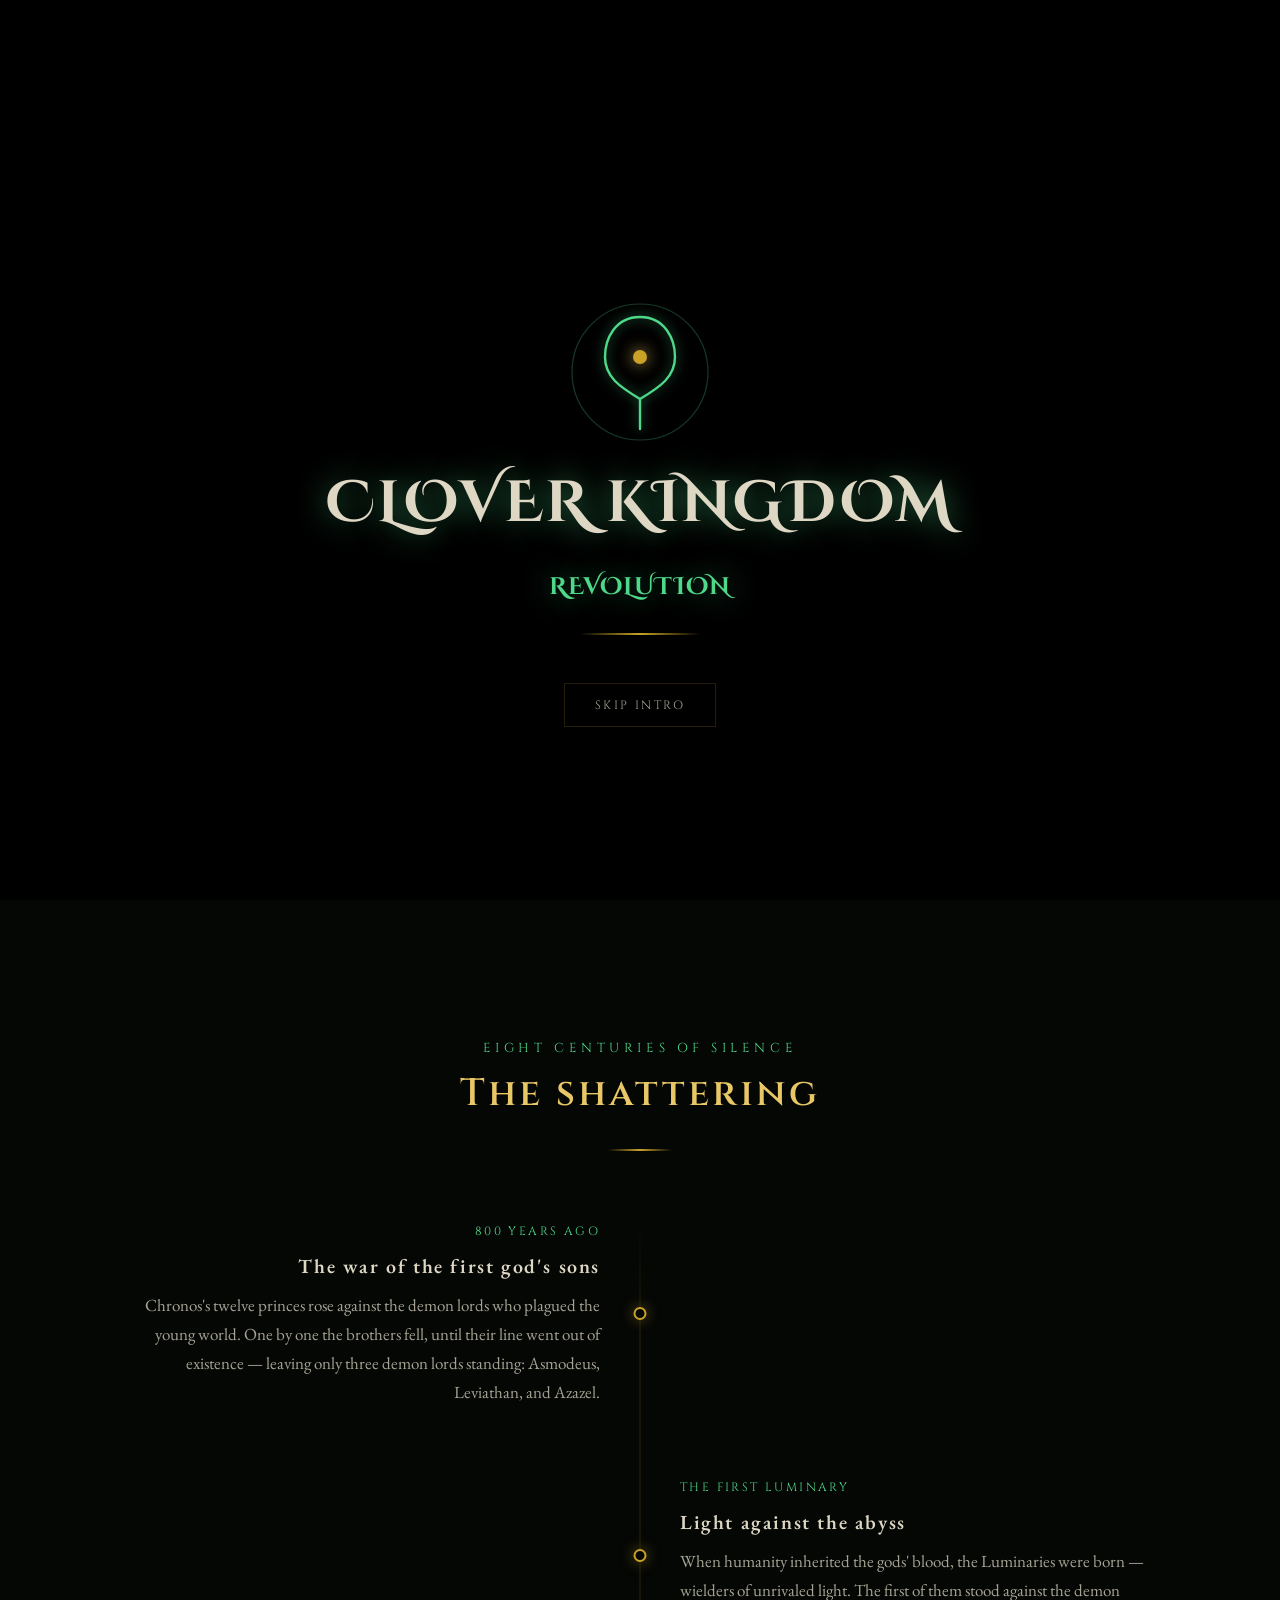
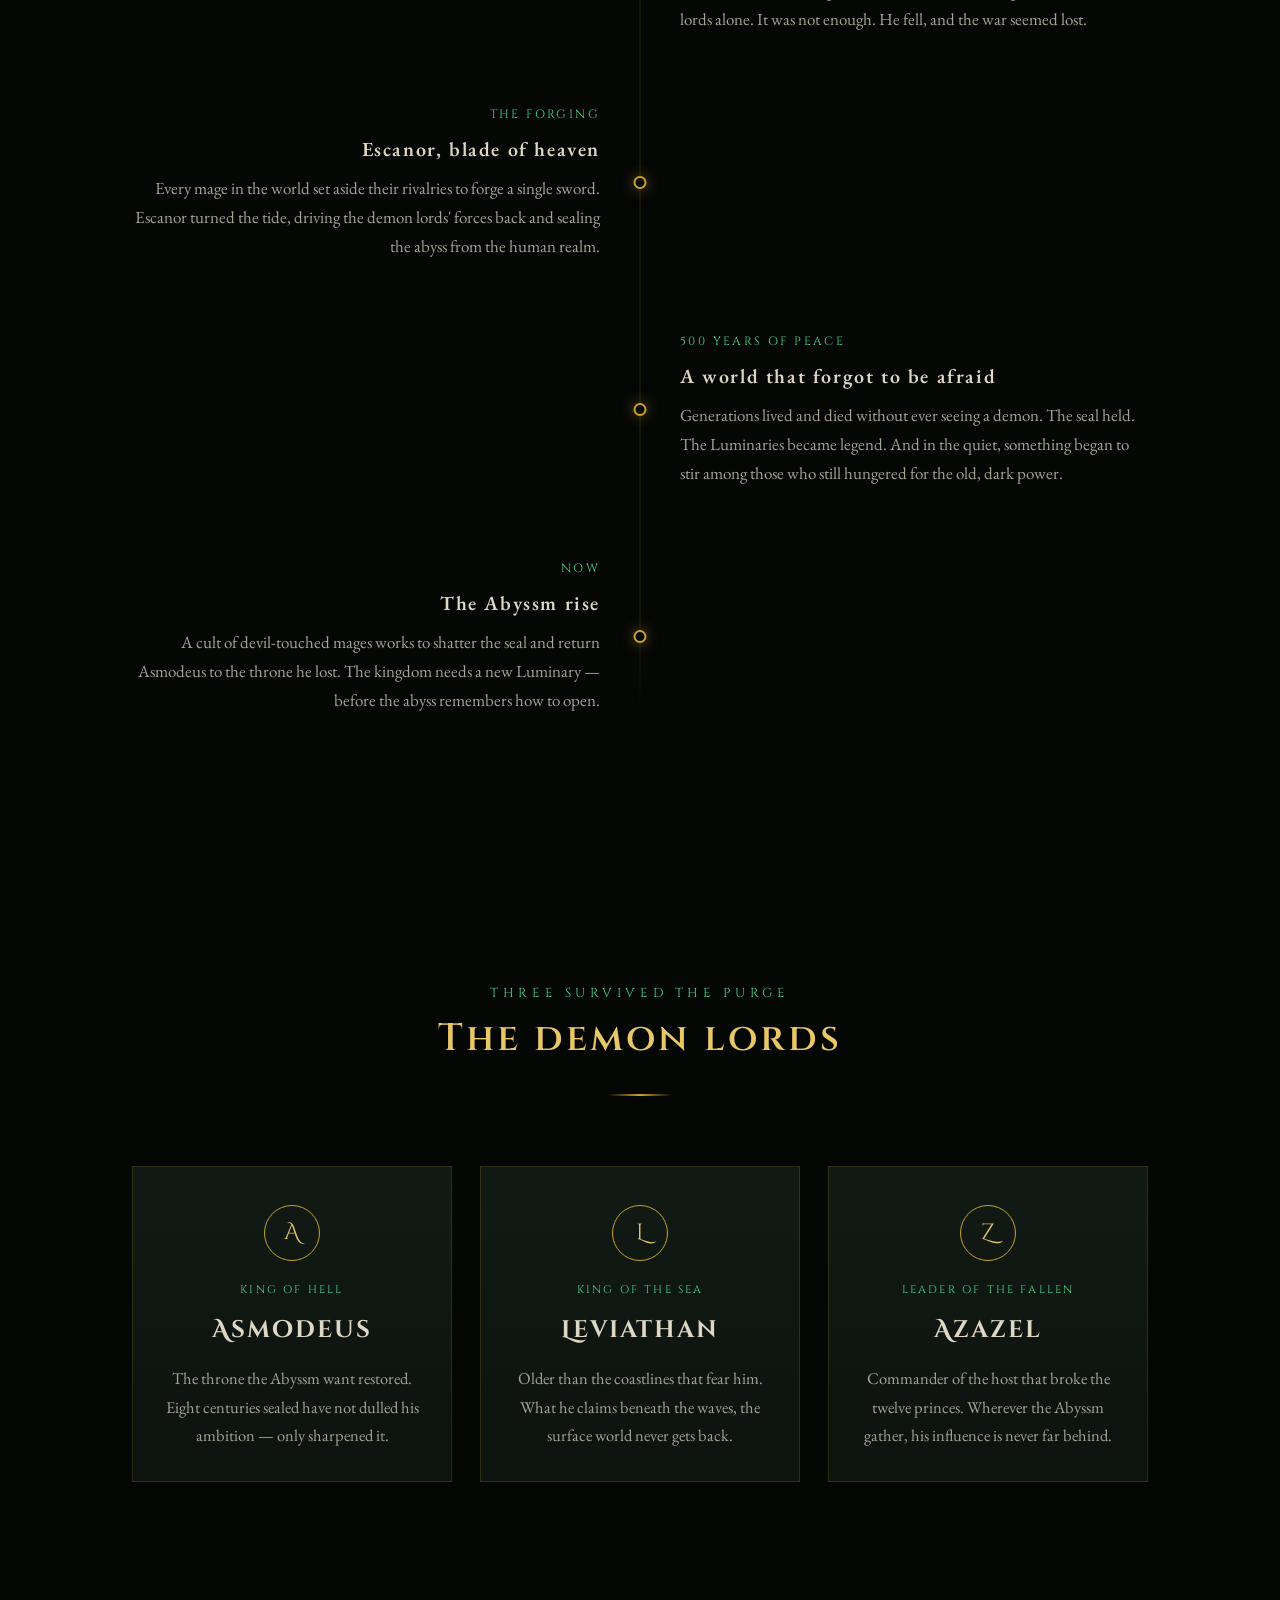
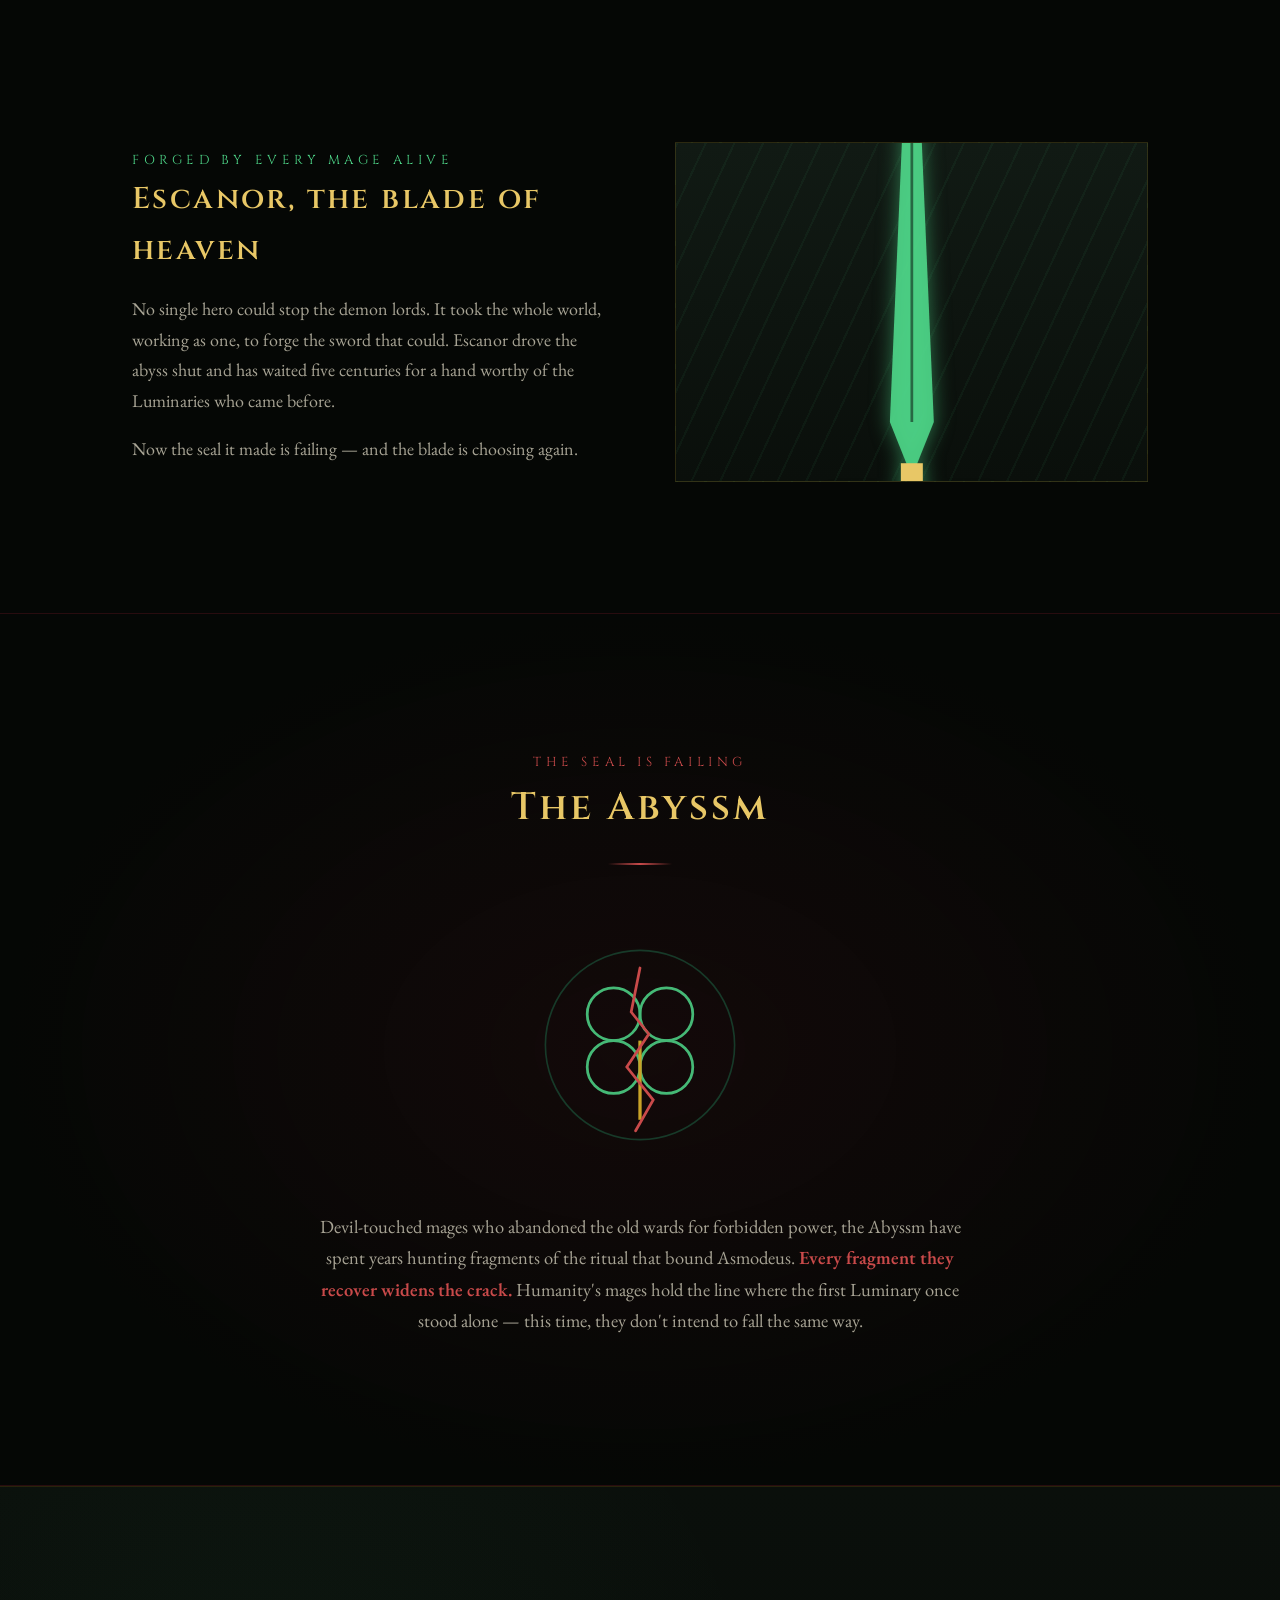
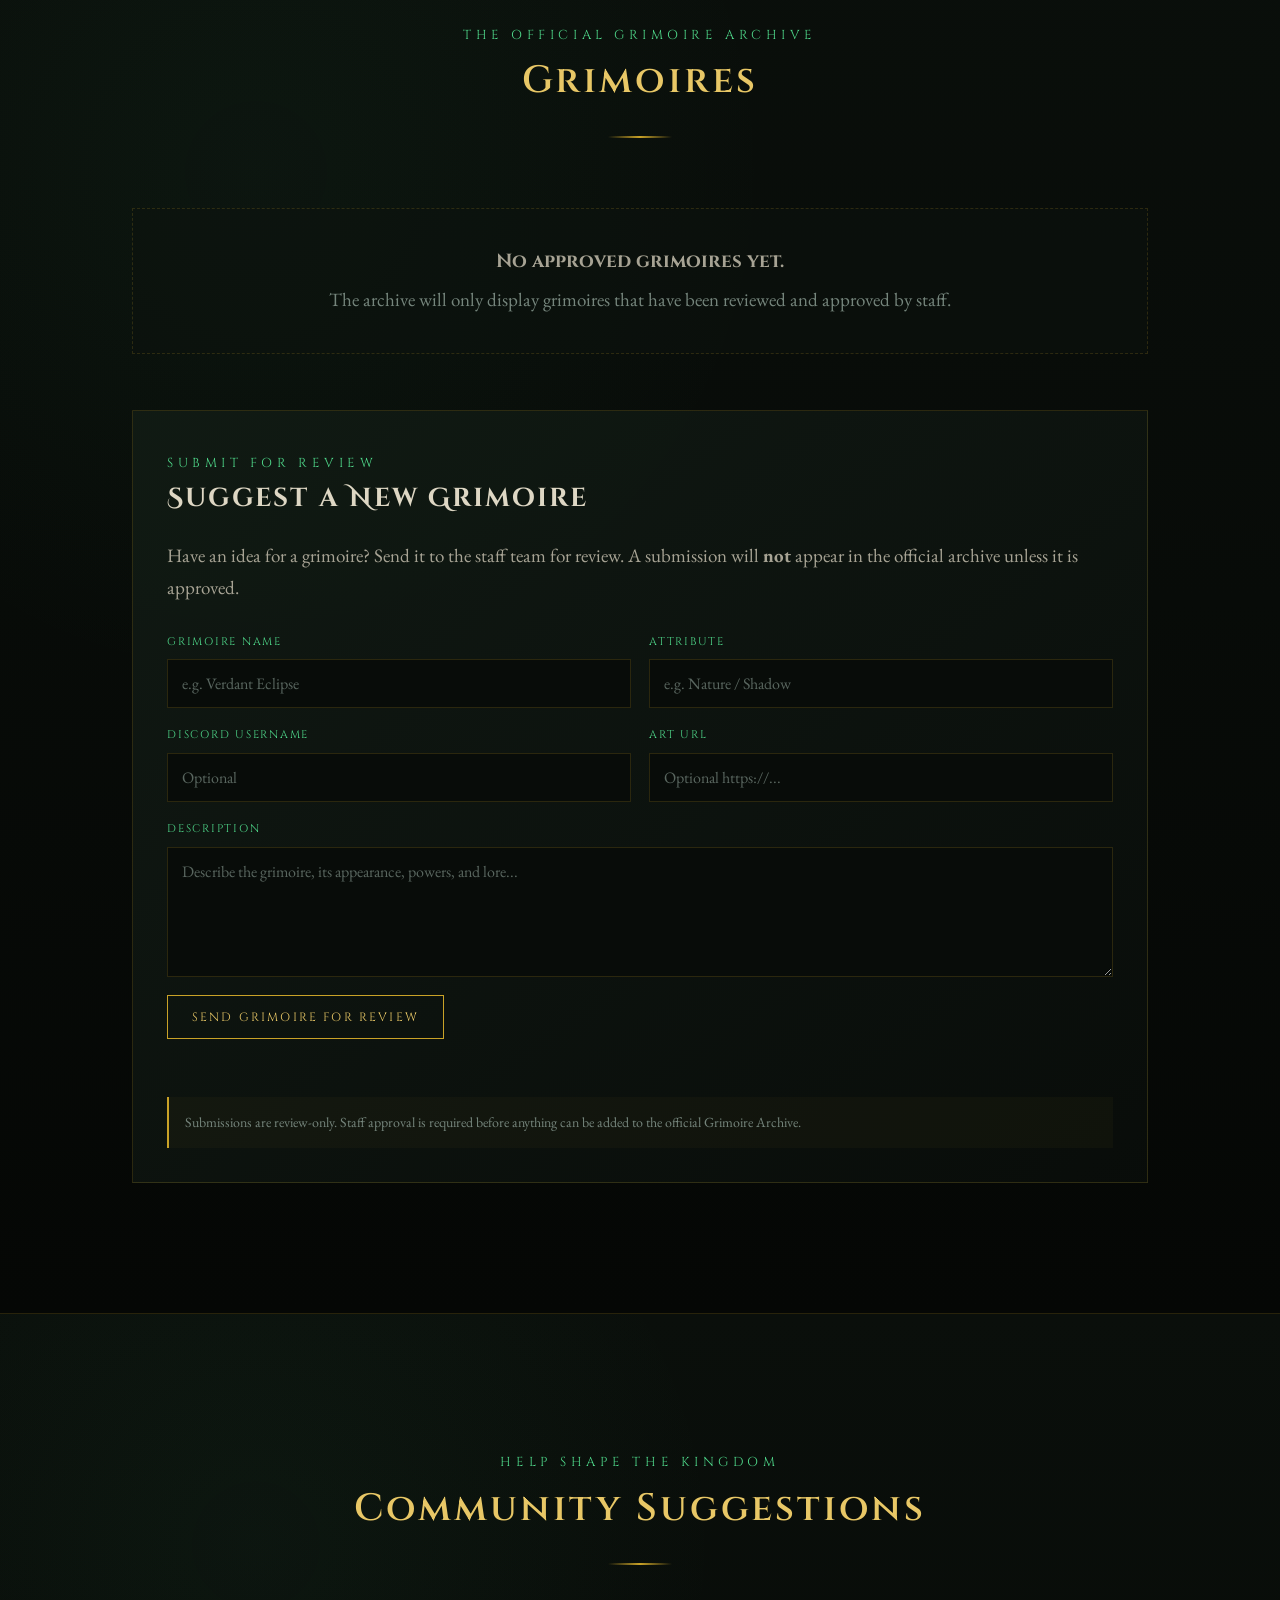
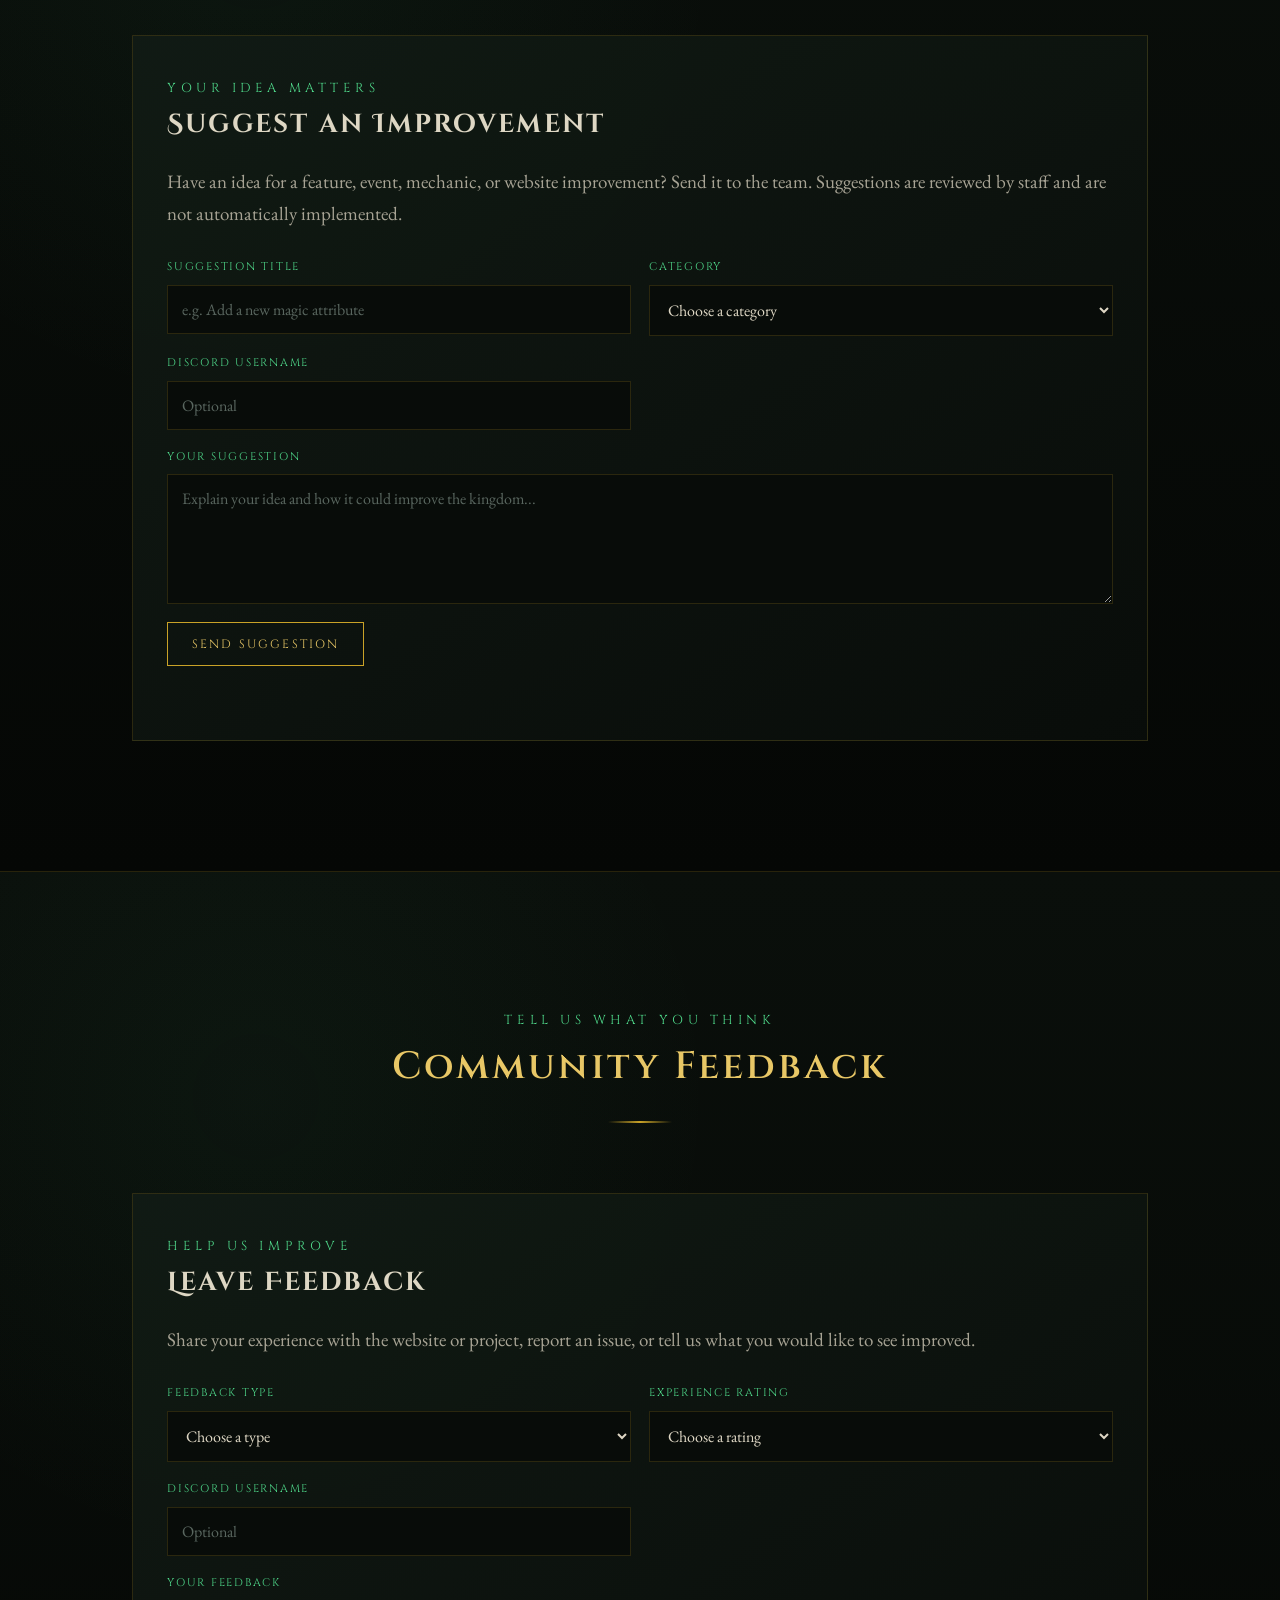
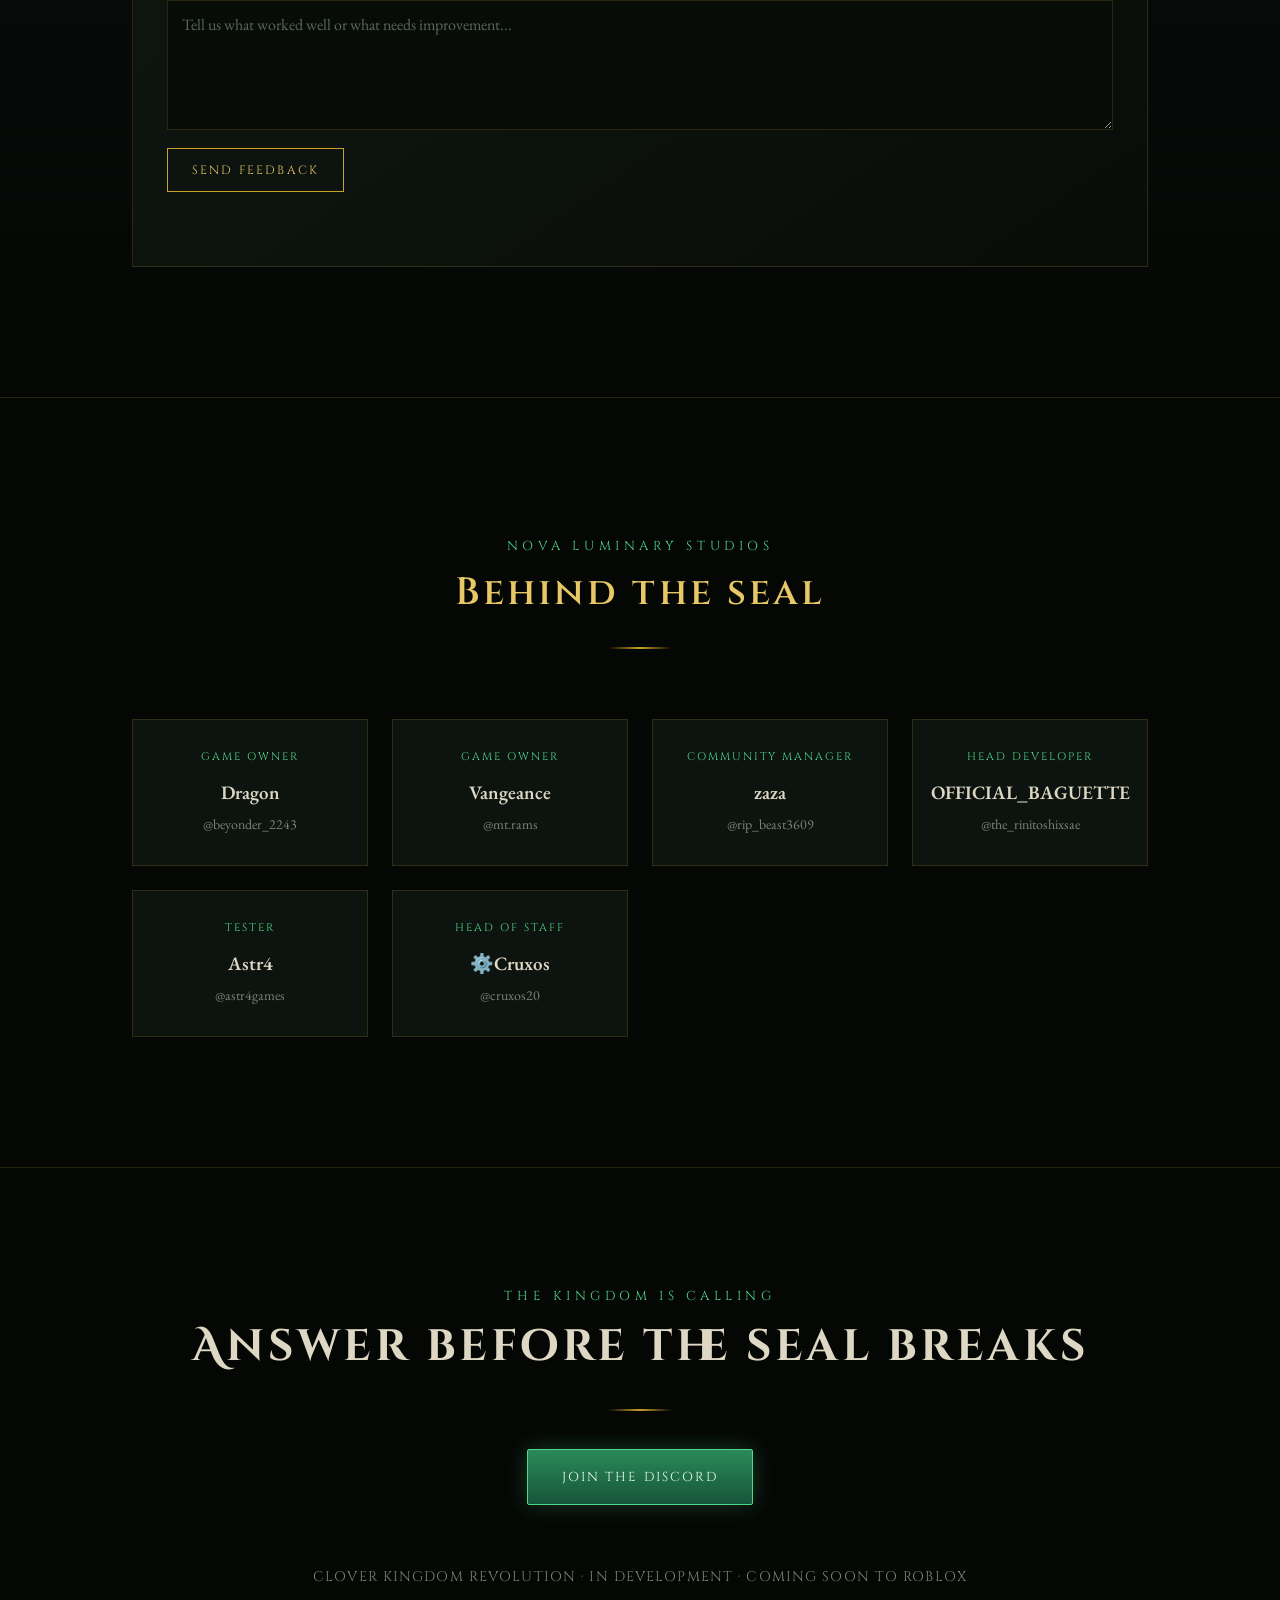
==== commit 99b2e167: "Update index.html" ====
--- a/index.html
+++ b/index.html
@@ -87,7 +87,7 @@
   }
   .hero img{
     position:absolute; inset:0; width:100%; height:100%; object-fit:cover;
-    object-position:50% 22%;
+    object-position: 50% 22%;
     opacity:0.88;
   }
   .hero::after{
@@ -104,7 +104,7 @@
     font-size:clamp(40px, 7vw, 84px);
     line-height:1.05;
     color:var(--parchment);
-    text-shadow:0 0 28px rgba(79,216,138,0.35), 0 4px 18px rgba(0,0,0,0.8);
+    text-shadow: 0 0 28px rgba(79,216,138,0.35), 0 4px 18px rgba(0,0,0,0.8);
   }
   .hero h1 span{
     display:block; color:var(--emerald-bright);
@@ -141,7 +141,7 @@
     background:var(--emerald-bright); border-radius:2px; transform:translateX(-50%);
     animation:scrollpulse 1.8s infinite;
   }
-  @keyframes scrollpulse{0%{opacity:1;top:6px;}70%{opacity:0;}100%{opacity:0;top:16px;}}
+  @keyframes scrollpulse{ 0%{opacity:1; top:6px;} 70%{opacity:0;} 100%{opacity:0; top:16px;} }
 
   /* ---------- SECTION GENERAL ---------- */
   section{padding:130px 0; position:relative;}
@@ -151,7 +151,7 @@
   .reveal{opacity:0; transform:translateY(28px); transition:opacity .8s ease, transform .8s ease;}
   .reveal.in{opacity:1; transform:translateY(0);}
 
-  /* ---------- TIMELINE ---------- */
+  /* ---------- TIMELINE (the shattering) ---------- */
   .timeline{position:relative; margin-top:20px;}
   .timeline::before{
     content:""; position:absolute; left:50%; top:0; bottom:0; width:1px;
@@ -203,7 +203,7 @@
   .lord-card h3{font-size:24px; font-family:'Cinzel Decorative', serif; color:var(--parchment); margin-bottom:14px;}
   .lord-card p{color:var(--parchment-dim); font-size:16.5px; margin:0;}
 
-  /* ---------- LUMINARIES ---------- */
+  /* ---------- ESCANOR / LUMINARIES ---------- */
   .split{
     display:grid; grid-template-columns:1fr 1fr; gap:70px; align-items:center;
   }
@@ -220,7 +220,7 @@
   .blade-frame svg{width:70%; height:auto;}
   .blade-glow{filter:drop-shadow(0 0 10px rgba(79,216,138,0.55));}
 
-  /* ---------- THE ABYSSM ---------- */
+  /* ---------- THE ABYSSM (signature: cracking seal) ---------- */
   .abyssm{
     background:radial-gradient(ellipse at center, rgba(92,21,32,0.16), var(--void) 70%);
     border-top:1px solid rgba(92,21,32,0.4);
@@ -238,6 +238,8 @@
     max-width:680px; margin:0 auto; text-align:center; color:var(--parchment-dim); font-size:18.5px;
   }
   .abyssm-copy strong{color:var(--blood-bright); font-weight:600; font-style:normal;}
+
+
 
   /* ---------- GRIMOIRE ARCHIVE / SUGGESTIONS ---------- */
   .grimoires-section{
@@ -296,70 +298,936 @@
   .form-field{display:flex; flex-direction:column; gap:8px;}
   .form-field.full{grid-column:1/-1;}
   .form-field label{
-    font-family:'Cinzel',serif; font-size:11px; letter-spacing:0.16em;
-    text-transform:uppercase; color:var(--gold-bright);
+    color:var(--emerald-bright); font-family:'Cinzel',serif; font-size:11px;
+    letter-spacing:0.16em; text-transform:uppercase;
   }
   .form-field input,.form-field select,.form-field textarea{
-    width:100%; background:#070b08; color:var(--parchment);
-    border:1px solid rgba(201,162,39,0.22); padding:13px 14px;
-    font:16px 'EB Garamond',serif; outline:none; border-radius:0;
-  }
+    width:100%; box-sizing:border-box; border:1px solid rgba(201,162,39,0.18);
+    background:#080c09; color:var(--parchment); padding:13px 14px;
+    font:16px 'EB Garamond',serif; outline:none; transition:border-color .2s, box-shadow .2s;
+  }
+  .form-field textarea{min-height:130px; resize:vertical;}
   .form-field input:focus,.form-field select:focus,.form-field textarea:focus{
-    border-color:var(--emerald-bright);
-  }
-  .form-field textarea{min-height:130px; resize:vertical;}
-  .form-status{font-size:15px; color:var(--emerald-bright); min-height:24px;}
+    border-color:rgba(79,216,138,0.55); box-shadow:0 0 0 3px rgba(79,216,138,0.07);
+  }
+  .form-field input::placeholder,.form-field textarea::placeholder{color:#59665f;}
+  .submit-grimoire{
+    justify-self:start; border:1px solid var(--gold); background:transparent; color:var(--gold-bright);
+    padding:13px 24px; cursor:pointer; font:12px 'Cinzel',serif; letter-spacing:0.18em;
+    text-transform:uppercase; transition:background .2s,color .2s,border-color .2s;
+  }
+  .submit-grimoire:hover{background:var(--gold); color:var(--void);}
+  .submit-grimoire:disabled{opacity:.55; cursor:wait;}
+  .form-status{min-height:22px; font-size:15px; color:var(--muted);}
+  .form-status.success{color:var(--emerald-bright);}
   .form-status.error{color:var(--blood-bright);}
-  .community-forms{
-    display:grid; grid-template-columns:1fr 1fr; gap:28px; margin-top:60px;
-  }
-  .community-panel{
-    padding:30px; border:1px solid var(--line);
-    background:linear-gradient(145deg, rgba(17,26,20,0.96), rgba(9,13,10,0.96));
-  }
-  .community-panel h3{
-    font-family:'Cinzel Decorative',serif; color:var(--parchment);
-    font-size:24px; margin-bottom:8px;
-  }
-  .community-panel > p{color:var(--parchment-dim); margin-bottom:24px;}
-  .community-form{display:grid; gap:16px;}
-  .community-form .btn{cursor:pointer; width:100%;}
-  .community-form button:disabled{opacity:.55; cursor:wait;}
-
-  /* ---------- FOOTER ---------- */
+  .review-note{
+    margin-top:18px; padding:14px 16px; border-left:2px solid var(--gold);
+    color:var(--muted); background:rgba(201,162,39,0.035); font-size:14px;
+  }
+
+  /* ---------- FOOTER / FINAL CTA ---------- */
   footer{
-    padding:55px 24px; text-align:center;
-    border-top:1px solid var(--line); background:#030403;
-  }
-  footer p{color:var(--muted); font-size:14px; margin:6px 0;}
-  footer .footer-title{font-family:'Cinzel Decorative',serif; color:var(--gold-bright); letter-spacing:.2em;}
-
-  /* ---------- RESPONSIVE ---------- */
-  @media(max-width:800px){
-    nav{padding:15px 20px;}
-    nav .links{gap:12px;}
-    nav .links a{font-size:10px; letter-spacing:.08em;}
-    .wrap{padding:0 20px;}
-    section{padding:90px 0;}
+    text-align:center; padding:110px 0 60px;
+    border-top:1px solid var(--line);
+  }
+  footer h2{font-size:clamp(28px,4vw,44px); font-family:'Cinzel Decorative', serif; color:var(--parchment);}
+  footer .divider{margin:24px auto 34px;}
+  footer .fine{color:var(--muted); font-size:14px; margin-top:60px; font-family:'Cinzel', serif; letter-spacing:0.08em;}
+
+  /* ---------- INTRO SPLASH (cinematic) ---------- */
+  #splash{
+    position:fixed; inset:0; z-index:200;
+    background:#000;
+    display:flex; flex-direction:column; align-items:center; justify-content:center;
+    overflow:hidden;
+    transition:opacity 1s ease, visibility 1s ease;
+  }
+  #splash.hide{opacity:0; visibility:hidden; pointer-events:none;}
+  #splash.hide-cut{opacity:1 !important;}
+
+  .splash-bg{
+    position:absolute; inset:-4%; z-index:0;
+    background:radial-gradient(ellipse at 50% 45%, #0a1410 0%, #050705 55%, #000 100%);
+    animation:bg-zoom 17s ease-out forwards;
+    transform-origin:50% 50%;
+  }
+  @keyframes bg-zoom{ from{transform:scale(1);} to{transform:scale(1.12);} }
+
+  .letterbox{
+    position:absolute; left:0; right:0; z-index:5; background:#000;
+    height:0; animation:letterbox-in .8s cubic-bezier(.2,.8,.2,1) forwards;
+  }
+  .letterbox.top{top:0;}
+  .letterbox.bottom{bottom:0;}
+  @keyframes letterbox-in{ to{height:9%;} }
+  #splash.hide-cut .letterbox{transition:none;}
+
+  .grain{
+    position:absolute; inset:-50%; z-index:4; pointer-events:none; opacity:0.05; mix-blend-mode:overlay;
+    background-image:radial-gradient(rgba(255,255,255,0.9) 0.6px, transparent 0.6px);
+    background-size:3px 3px;
+    animation:grain-shift .4s steps(4) infinite;
+  }
+  @keyframes grain-shift{
+    0%{transform:translate(0,0);} 25%{transform:translate(-1%,1%);}
+    50%{transform:translate(1%,-1%);} 75%{transform:translate(-1%,-1%);} 100%{transform:translate(0,0);}
+  }
+
+  .flare{
+    position:absolute; inset:0; z-index:6; pointer-events:none;
+    background:radial-gradient(circle at 50% 55%, rgba(79,216,138,0.55), rgba(79,216,138,0) 60%);
+    opacity:0;
+  }
+  .flare.f1{animation:flare-pulse 1.1s ease forwards; animation-delay:13.25s;}
+  .flare.f2{
+    background:radial-gradient(circle at 50% 45%, rgba(232,199,102,0.5), rgba(232,199,102,0) 55%);
+    animation:flare-pulse 1.3s ease forwards; animation-delay:13.75s;
+  }
+  @keyframes flare-pulse{
+    0%{opacity:0;} 30%{opacity:1;} 100%{opacity:0;}
+  }
+
+  .cut-flash{
+    position:absolute; inset:0; z-index:7; background:#000; opacity:0; pointer-events:none;
+    animation:cut-flash 1.1s ease forwards; animation-delay:16.55s;
+  }
+  @keyframes cut-flash{ 0%{opacity:0;} 55%{opacity:1;} 100%{opacity:1;} }
+
+  .embers{position:absolute; inset:0; pointer-events:none; z-index:1;}
+  .ember{
+    position:absolute; bottom:-10px; width:3px; height:3px; border-radius:50%;
+    background:var(--emerald-bright); box-shadow:0 0 6px 1px rgba(79,216,138,0.7);
+    opacity:0; animation:ember-rise linear infinite;
+  }
+  @keyframes ember-rise{
+    0%{opacity:0; transform:translateY(0) translateX(0);}
+    8%{opacity:0.9;}
+    90%{opacity:0.3;}
+    100%{opacity:0; transform:translateY(-92vh) translateX(var(--drift,20px));}
+  }
+
+  .splash-vignette{
+    position:absolute; inset:0; z-index:2; box-shadow:inset 0 0 160px 60px #000;
+    opacity:0; animation:vig-in 2s ease forwards; animation-delay:.2s;
+  }
+  @keyframes vig-in{ to{opacity:1;} }
+
+  .splash-studio{
+    position:relative; z-index:8;
+    font-family:'Cinzel', serif; font-size:12px; letter-spacing:0.5em; text-transform:uppercase;
+    color:var(--parchment-dim); text-align:center;
+    opacity:0; transform:translateY(6px);
+    animation:studio-in 2.2s ease forwards;
+    animation-delay:.4s;
+  }
+  @keyframes studio-in{
+    0%{opacity:0; transform:translateY(6px);}
+    26%{opacity:1; transform:translateY(0);}
+    70%{opacity:1;}
+    100%{opacity:0;}
+  }
+
+  .credits-stage{
+    position:relative; z-index:8;
+    width:min(86vw, 360px); height:78px;
+    opacity:0;
+    animation:stage-fade .4s ease forwards;
+    animation-delay:2.4s;
+  }
+  @keyframes stage-fade{ to{opacity:1;} }
+  .credit-item{
+    position:absolute; inset:0;
+    display:flex; flex-direction:column; align-items:center; justify-content:center;
+    opacity:0;
+    animation-name:credit-cycle; animation-timing-function:ease; animation-fill-mode:forwards;
+  }
+  @keyframes credit-cycle{
+    0%{opacity:0; transform:translateY(10px) scale(0.97);}
+    12%{opacity:1; transform:translateY(0) scale(1);}
+    80%{opacity:1; transform:translateY(0) scale(1);}
+    100%{opacity:0; transform:translateY(-8px) scale(0.98);}
+  }
+  .credit-item .role{
+    font-family:'Cinzel', serif; font-size:11px; letter-spacing:0.28em; text-transform:uppercase;
+    color:var(--emerald-bright); margin-bottom:9px;
+  }
+  .credit-item .who{
+    font-family:'Cinzel Decorative', serif; font-size:24px; color:var(--parchment);
+    text-shadow:0 0 16px rgba(79,216,138,0.35);
+  }
+  .credit-item .handle{
+    font-size:14px; color:var(--muted); margin-top:5px; font-family:'EB Garamond', serif;
+  }
+
+  .splash-crest{
+    position:relative; z-index:8; width:150px; height:150px; margin:26px 0 8px;
+    opacity:0;
+    animation:crest-in .9s ease forwards;
+    animation-delay:10.95s;
+  }
+  @keyframes crest-in{
+    0%{opacity:0; transform:scale(0.82);}
+    100%{opacity:1; transform:scale(1);}
+  }
+  .splash-crest svg{width:100%; height:100%;}
+  .crest-ring{
+    fill:none; stroke:var(--emerald-dim); stroke-width:1.2;
+  }
+  .crest-line{
+    fill:none; stroke:var(--emerald-bright); stroke-width:2.4; stroke-linecap:round;
+    stroke-dasharray:340; stroke-dashoffset:340;
+    filter:drop-shadow(0 0 6px rgba(79,216,138,0.65));
+    animation:crest-draw 2.1s cubic-bezier(.4,.1,.2,1) forwards;
+    animation-delay:11.15s;
+  }
+  .crest-gem{
+    fill:var(--gold); opacity:0;
+    animation:gem-in .6s ease forwards; animation-delay:13.25s;
+    filter:drop-shadow(0 0 8px rgba(232,199,102,0.8));
+  }
+  @keyframes crest-draw{ to{stroke-dashoffset:0;} }
+  @keyframes gem-in{ to{opacity:1;} }
+
+  .splash-title{
+    position:relative; z-index:8; text-align:center;
+    opacity:0;
+    animation:title-in 1.6s ease forwards;
+    animation-delay:13.75s;
+  }
+  @keyframes title-in{
+    0%{opacity:0; transform:translateY(14px);}
+    100%{opacity:1; transform:translateY(0);}
+  }
+  .splash-title h1{
+    font-family:'Cinzel Decorative', serif;
+    font-size:clamp(30px,6.4vw,58px);
+    color:var(--parchment);
+    letter-spacing:0.5em;
+    text-shadow:0 0 30px rgba(79,216,138,0.55), 0 2px 20px rgba(0,0,0,0.9);
+    animation:tracking-in 1.8s cubic-bezier(.2,.7,.2,1) forwards;
+    animation-delay:13.75s;
+  }
+  @keyframes tracking-in{
+    0%{letter-spacing:0.5em; opacity:0;}
+    40%{opacity:1;}
+    100%{letter-spacing:0.04em; opacity:1;}
+  }
+  .splash-title h1 span{
+    display:block; color:var(--emerald-bright);
+    font-size:0.42em; letter-spacing:0.5em; margin-top:12px;
+    animation:tracking-in 1.8s cubic-bezier(.2,.7,.2,1) forwards;
+    animation-delay:14.05s;
+  }
+  .splash-divider{
+    position:relative; z-index:8; height:2px; width:0;
+    margin:26px auto 0;
+    background:linear-gradient(90deg, transparent, var(--gold), transparent);
+    animation:divider-grow 1s ease forwards; animation-delay:15.85s;
+  }
+  @keyframes divider-grow{ to{width:120px;} }
+
+  .skip-btn{
+    position:relative; z-index:8;
+    margin-top:48px; background:transparent; border:1px solid var(--line);
+    color:var(--parchment-dim); font-family:'Cinzel', serif; font-size:12px;
+    letter-spacing:0.2em; text-transform:uppercase; padding:13px 30px; cursor:pointer;
+    transition:border-color .25s, color .25s;
+    opacity:0; animation:skip-in 1s ease forwards; animation-delay:1.2s;
+  }
+  @keyframes skip-in{ to{opacity:1;} }
+  .skip-btn:hover{border-color:var(--gold); color:var(--gold-bright);}
+  .skip-btn:focus-visible{outline:1px solid var(--gold-bright); outline-offset:3px;}
+
+  @media (prefers-reduced-motion: reduce){
+    #splash *{animation-duration:.01s !important; animation-delay:0s !important;}
+  }
+
+  /* ---------- TEAM / CREDITS ---------- */
+  .team{border-top:1px solid var(--line);}
+  .team-grid{
+    display:grid; grid-template-columns:repeat(auto-fit,minmax(190px,1fr)); gap:24px;
+  }
+  .team-card{
+    text-align:center; padding:28px 16px;
+    background:var(--panel); border:1px solid var(--line);
+  }
+  .team-card .role{
+    display:block; font-family:'Cinzel', serif; font-size:11px; letter-spacing:0.18em;
+    text-transform:uppercase; color:var(--emerald-bright); margin-bottom:10px;
+  }
+  .team-card .who{color:var(--parchment); font-size:19px; font-weight:600;}
+  .team-card .handle{display:block; color:var(--muted); font-size:14px; margin-top:4px;}
+
+  @media (max-width:820px){
     .lords{grid-template-columns:1fr;}
-    .split{grid-template-columns:1fr; gap:35px;}
-    .timeline::before{left:8px;}
-    .t-row,.t-row.reverse{flex-direction:row; padding-left:28px;}
-    .t-side,.t-empty{width:100%;}
-    .t-row .t-side:first-child,.t-row.reverse .t-side:first-child{text-align:left;}
-    .t-empty{display:none;}
-    .t-mark{left:8px;}
-    .community-forms{grid-template-columns:1fr;}
+    .split{grid-template-columns:1fr; gap:36px;}
+    .t-row, .t-row.reverse{flex-direction:column; align-items:flex-start; text-align:left;}
+    .t-row .t-side:first-child, .t-row.reverse .t-side:first-child{text-align:left;}
+    .t-side, .t-empty{width:100%;}
+    .timeline::before{left:6px;}
+    .t-mark{left:6px;}
+    .t-side{padding-left:26px !important;}
+    nav .links{display:none;}
     .form-grid{grid-template-columns:1fr;}
-    .suggestion-panel{padding:24px;}
-    .community-panel{padding:24px;}
-    .hero-content{padding:0 20px 70px;}
-  }
-  @media(max-width:480px){
-    nav{align-items:flex-start; gap:12px; flex-direction:column;}
-    nav .links{flex-wrap:wrap;}
-    .hero h1{font-size:38px;}
-    .btn{padding:13px 20px; font-size:11px;}
+    .form-field.full{grid-column:auto;}
+    .suggestion-panel{padding:24px 18px;}
   }
 </style>
 </head>
+<body>
+<audio id="introMusic" src="music/intro.mp3" preload="auto" autoplay playsinline></audio>
+<audio id="websiteMusic" src="music/website.mp3" preload="auto" loop playsinline></audio>
+
+<div id="splash" role="dialog" aria-label="Intro">
+  <div class="splash-bg"></div>
+  <div class="letterbox top"></div>
+  <div class="letterbox bottom"></div>
+  <div class="splash-vignette"></div>
+  <div class="embers" id="embers"></div>
+  <div class="grain"></div>
+  <div class="flare f1"></div>
+  <div class="flare f2"></div>
+  <div class="cut-flash"></div>
+
+  <span class="splash-studio">A production of Nova Luminary Studios</span>
+
+  <div class="credits-stage" id="credits-stage"></div>
+
+  <div class="splash-crest">
+    <svg viewBox="0 0 150 150">
+      <circle class="crest-ring" cx="75" cy="75" r="68"/>
+      <path class="crest-line" d="M75,20 C50,20 40,42 40,60 C40,80 55,90 75,102 C95,90 110,80 110,60 C110,42 100,20 75,20 Z"/>
+      <path class="crest-line" d="M75,102 L75,132" style="animation-delay:3.4s; stroke-dasharray:40; stroke-dashoffset:40;"/>
+      <circle class="crest-gem" cx="75" cy="60" r="7"/>
+    </svg>
+  </div>
+
+  <div class="splash-title">
+    <h1>CLOVER KINGDOM<span>REVOLUTION</span></h1>
+  </div>
+
+  <div class="splash-divider"></div>
+
+  <button class="skip-btn" id="skip-intro">Skip intro</button>
+</div>
+
+<nav>
+  <a class="brand" href="#top">CLOVER <b>KINGDOM</b> REVOLUTION</a>
+  <div class="links">
+    <a href="#lore">The Shattering</a>
+    <a href="#lords">Demon Lords</a>
+    <a href="#escanor">Escanor</a>
+    <a href="#abyssm">The Abyssm</a>
+    <a href="#grimoires">Grimoires</a>
+    <a href="#suggestions">Suggestions</a>
+    <a href="#feedback">Feedback</a>
+    <a href="https://discord.gg/VJ6v7FYnRP" target="_blank" rel="noopener">Discord</a>
+  </div>
+</nav>
+
+<div class="hero" id="top">
+  <img src="hero.jpg" alt="A luminary knight wielding a glowing sword before the castle of Clover Kingdom, a fallen phoenix and drifting islands behind him">
+  <div class="hero-content">
+    <h1>CLOVER KINGDOM<span>REVOLUTION</span></h1>
+    <p class="tag">Five hundred years of peace are ending. The seal that bound three demon lords beneath the abyss is cracking &mdash; and only a new Luminary can hold the line.</p>
+    <div class="cta-row">
+      <a class="btn btn-primary" href="https://discord.gg/VJ6v7FYnRP" target="_blank" rel="noopener">Join the Discord</a>
+      <a class="btn btn-ghost" href="#lore">Read the lore</a>
+    </div>
+  </div>
+  <div class="scroll-cue"></div>
+</div>
+
+<section id="lore">
+  <div class="wrap">
+    <div class="section-head reveal">
+      <span class="eyebrow">Eight centuries of silence</span>
+      <h2>The shattering</h2>
+      <div class="divider"></div>
+    </div>
+
+    <div class="timeline">
+      <div class="t-row reveal">
+        <div class="t-side">
+          <span class="t-era">800 years ago</span>
+          <h3>The war of the first god's sons</h3>
+          <p>Chronos's twelve princes rose against the demon lords who plagued the young world. One by one the brothers fell, until their line went out of existence &mdash; leaving only three demon lords standing: Asmodeus, Leviathan, and Azazel.</p>
+        </div>
+        <div class="t-mark"></div>
+        <div class="t-empty"></div>
+      </div>
+
+      <div class="t-row reverse reveal">
+        <div class="t-side">
+          <span class="t-era">The first Luminary</span>
+          <h3>Light against the abyss</h3>
+          <p>When humanity inherited the gods' blood, the Luminaries were born &mdash; wielders of unrivaled light. The first of them stood against the demon lords alone. It was not enough. He fell, and the war seemed lost.</p>
+        </div>
+        <div class="t-mark"></div>
+        <div class="t-empty"></div>
+      </div>
+
+      <div class="t-row reveal">
+        <div class="t-side">
+          <span class="t-era">The forging</span>
+          <h3>Escanor, blade of heaven</h3>
+          <p>Every mage in the world set aside their rivalries to forge a single sword. Escanor turned the tide, driving the demon lords' forces back and sealing the abyss from the human realm.</p>
+        </div>
+        <div class="t-mark"></div>
+        <div class="t-empty"></div>
+      </div>
+
+      <div class="t-row reverse reveal">
+        <div class="t-side">
+          <span class="t-era">500 years of peace</span>
+          <h3>A world that forgot to be afraid</h3>
+          <p>Generations lived and died without ever seeing a demon. The seal held. The Luminaries became legend. And in the quiet, something began to stir among those who still hungered for the old, dark power.</p>
+        </div>
+        <div class="t-mark"></div>
+        <div class="t-empty"></div>
+      </div>
+
+      <div class="t-row reveal">
+        <div class="t-side">
+          <span class="t-era">Now</span>
+          <h3>The Abyssm rise</h3>
+          <p>A cult of devil-touched mages works to shatter the seal and return Asmodeus to the throne he lost. The kingdom needs a new Luminary &mdash; before the abyss remembers how to open.</p>
+        </div>
+        <div class="t-mark"></div>
+        <div class="t-empty"></div>
+      </div>
+    </div>
+  </div>
+</section>
+
+<section id="lords">
+  <div class="wrap">
+    <div class="section-head reveal">
+      <span class="eyebrow">Three survived the purge</span>
+      <h2>The demon lords</h2>
+      <div class="divider"></div>
+    </div>
+
+    <div class="lords">
+      <div class="lord-card reveal">
+        <div class="lord-sigil">A</div>
+        <span class="domain">King of hell</span>
+        <h3>Asmodeus</h3>
+        <p>The throne the Abyssm want restored. Eight centuries sealed have not dulled his ambition &mdash; only sharpened it.</p>
+      </div>
+      <div class="lord-card reveal">
+        <div class="lord-sigil">L</div>
+        <span class="domain">King of the sea</span>
+        <h3>Leviathan</h3>
+        <p>Older than the coastlines that fear him. What he claims beneath the waves, the surface world never gets back.</p>
+      </div>
+      <div class="lord-card reveal">
+        <div class="lord-sigil">Z</div>
+        <span class="domain">Leader of the fallen</span>
+        <h3>Azazel</h3>
+        <p>Commander of the host that broke the twelve princes. Wherever the Abyssm gather, his influence is never far behind.</p>
+      </div>
+    </div>
+  </div>
+</section>
+
+<section id="escanor">
+  <div class="wrap">
+    <div class="split">
+      <div class="reveal">
+        <span class="eyebrow">Forged by every mage alive</span>
+        <h2>Escanor, the blade of heaven</h2>
+        <p>No single hero could stop the demon lords. It took the whole world, working as one, to forge the sword that could. Escanor drove the abyss shut and has waited five centuries for a hand worthy of the Luminaries who came before.</p>
+        <p>Now the seal it made is failing &mdash; and the blade is choosing again.</p>
+      </div>
+      <div class="blade-frame reveal">
+        <svg viewBox="0 0 120 300" class="blade-glow">
+          <polygon points="60,4 68,190 60,210 52,190" fill="var(--emerald-bright)" opacity="0.9"/>
+          <rect x="56" y="205" width="8" height="14" fill="var(--gold-bright)"/>
+          <rect x="30" y="219" width="60" height="10" rx="2" fill="var(--gold)"/>
+          <rect x="55" y="229" width="10" height="58" fill="#2b2116"/>
+          <circle cx="60" cy="292" r="10" fill="var(--gold)"/>
+          <line x1="60" y1="20" x2="60" y2="190" stroke="var(--void)" stroke-width="1" opacity="0.5"/>
+        </svg>
+      </div>
+    </div>
+  </div>
+</section>
+
+<section class="abyssm" id="abyssm">
+  <div class="wrap">
+    <div class="section-head reveal">
+      <span class="eyebrow">The seal is failing</span>
+      <h2>The Abyssm</h2>
+      <div class="divider"></div>
+    </div>
+
+    <div class="seal-wrap reveal">
+      <svg viewBox="0 0 200 200" id="seal-svg">
+        <circle cx="100" cy="100" r="86" fill="none" stroke="var(--emerald-dim)" stroke-width="1.5"/>
+        <g fill="none" stroke="var(--emerald-bright)" stroke-width="2.5" opacity="0.85">
+          <circle cx="76" cy="72" r="24"/>
+          <circle cx="124" cy="72" r="24"/>
+          <circle cx="76" cy="120" r="24"/>
+          <circle cx="124" cy="120" r="24"/>
+        </g>
+        <line x1="100" y1="96" x2="100" y2="168" stroke="var(--gold)" stroke-width="3"/>
+        <path id="seal-crack" d="M100,30 L92,70 L108,90 L88,120 L112,150 L96,178" fill="none" stroke="var(--blood-bright)" stroke-width="2.5" stroke-linecap="round" stroke-dasharray="260" stroke-dashoffset="260"/>
+      </svg>
+    </div>
+
+    <div class="abyssm-copy reveal">
+      <p>Devil-touched mages who abandoned the old wards for forbidden power, the Abyssm have spent years hunting fragments of the ritual that bound Asmodeus. <strong>Every fragment they recover widens the crack.</strong> Humanity's mages hold the line where the first Luminary once stood alone &mdash; this time, they don't intend to fall the same way.</p>
+    </div>
+  </div>
+</section>
+
+
+<section class="grimoires-section" id="grimoires">
+  <div class="wrap">
+    <div class="section-head reveal">
+      <span class="eyebrow">The official grimoire archive</span>
+      <h2>Grimoires</h2>
+      <div class="divider"></div>
+    </div>
+
+    <div id="grimoire-archive" class="grimoire-grid reveal"></div>
+
+    <div class="suggestion-panel reveal">
+      <span class="eyebrow">Submit for review</span>
+      <h3>Suggest a New Grimoire</h3>
+      <p>Have an idea for a grimoire? Send it to the staff team for review. A submission will <strong>not</strong> appear in the official archive unless it is approved.</p>
+
+      <form id="grimoire-form" class="suggestion-form">
+        <div class="form-grid">
+          <div class="form-field">
+            <label for="grimoire-name">Grimoire name</label>
+            <input id="grimoire-name" name="grimoireName" type="text" maxlength="80" placeholder="e.g. Verdant Eclipse" required>
+          </div>
+          <div class="form-field">
+            <label for="grimoire-attribute">Attribute</label>
+            <input id="grimoire-attribute" name="attribute" type="text" maxlength="60" placeholder="e.g. Nature / Shadow" required>
+          </div>
+          <div class="form-field">
+            <label for="grimoire-discord">Discord username</label>
+            <input id="grimoire-discord" name="discord" type="text" maxlength="80" placeholder="Optional">
+          </div>
+          <div class="form-field">
+            <label for="grimoire-art">Art URL</label>
+            <input id="grimoire-art" name="artUrl" type="url" maxlength="500" placeholder="Optional https://...">
+          </div>
+          <div class="form-field full">
+            <label for="grimoire-description">Description</label>
+            <textarea id="grimoire-description" name="description" maxlength="1000" placeholder="Describe the grimoire, its appearance, powers, and lore..." required></textarea>
+          </div>
+        </div>
+        <button class="submit-grimoire" type="submit">Send Grimoire for Review</button>
+        <div id="grimoire-status" class="form-status" aria-live="polite"></div>
+      </form>
+
+      <div class="review-note">Submissions are review-only. Staff approval is required before anything can be added to the official Grimoire Archive.</div>
+    </div>
+  </div>
+</section>
+
+
+<section class="grimoires-section community-section" id="suggestions">
+  <div class="wrap">
+    <div class="section-head reveal">
+      <span class="eyebrow">Help shape the kingdom</span>
+      <h2>Community Suggestions</h2>
+      <div class="divider"></div>
+    </div>
+    <div class="suggestion-panel reveal">
+      <span class="eyebrow">Your idea matters</span>
+      <h3>Suggest an Improvement</h3>
+      <p>Have an idea for a feature, event, mechanic, or website improvement? Send it to the team. Suggestions are reviewed by staff and are not automatically implemented.</p>
+      <form id="idea-form" class="suggestion-form">
+        <div class="form-grid">
+          <div class="form-field"><label for="idea-name">Suggestion title</label><input id="idea-name" name="ideaTitle" maxlength="100" placeholder="e.g. Add a new magic attribute" required></div>
+          <div class="form-field"><label for="idea-category">Category</label><select id="idea-category" name="category" required><option value="">Choose a category</option><option>Gameplay</option><option>Website</option><option>Events</option><option>Balance</option><option>Community</option><option>Other</option></select></div>
+          <div class="form-field"><label for="idea-discord">Discord username</label><input id="idea-discord" name="discord" maxlength="80" placeholder="Optional"></div>
+          <div class="form-field full"><label for="idea-details">Your suggestion</label><textarea id="idea-details" name="details" maxlength="1500" placeholder="Explain your idea and how it could improve the kingdom..." required></textarea></div>
+        </div>
+        <button class="submit-grimoire" type="submit">Send Suggestion</button>
+        <div id="idea-status" class="form-status" aria-live="polite"></div>
+      </form>
+    </div>
+  </div>
+</section>
+
+<section class="grimoires-section community-section" id="feedback">
+  <div class="wrap">
+    <div class="section-head reveal">
+      <span class="eyebrow">Tell us what you think</span>
+      <h2>Community Feedback</h2>
+      <div class="divider"></div>
+    </div>
+    <div class="suggestion-panel reveal">
+      <span class="eyebrow">Help us improve</span>
+      <h3>Leave Feedback</h3>
+      <p>Share your experience with the website or project, report an issue, or tell us what you would like to see improved.</p>
+      <form id="feedback-form" class="suggestion-form">
+        <div class="form-grid">
+          <div class="form-field"><label for="feedback-type">Feedback type</label><select id="feedback-type" name="feedbackType" required><option value="">Choose a type</option><option>General feedback</option><option>Bug report</option><option>Website issue</option><option>Gameplay feedback</option><option>Other</option></select></div>
+          <div class="form-field"><label for="feedback-rating">Experience rating</label><select id="feedback-rating" name="rating" required><option value="">Choose a rating</option><option>★★★★★ — Excellent</option><option>★★★★☆ — Great</option><option>★★★☆☆ — Okay</option><option>★★☆☆☆ — Needs work</option><option>★☆☆☆☆ — Poor</option></select></div>
+          <div class="form-field"><label for="feedback-discord">Discord username</label><input id="feedback-discord" name="discord" maxlength="80" placeholder="Optional"></div>
+          <div class="form-field full"><label for="feedback-message">Your feedback</label><textarea id="feedback-message" name="message" maxlength="1500" placeholder="Tell us what worked well or what needs improvement..." required></textarea></div>
+        </div>
+        <button class="submit-grimoire" type="submit">Send Feedback</button>
+        <div id="feedback-status" class="form-status" aria-live="polite"></div>
+      </form>
+    </div>
+  </div>
+</section>
+
+<section class="team">
+  <div class="wrap">
+    <div class="section-head reveal">
+      <span class="eyebrow">Nova Luminary Studios</span>
+      <h2>Behind the seal</h2>
+      <div class="divider"></div>
+    </div>
+    <div class="team-grid reveal">
+      <div class="team-card">
+        <span class="role">Game owner</span>
+        <span class="who">Dragon</span>
+        <span class="handle">@beyonder_2243</span>
+      </div>
+      <div class="team-card">
+        <span class="role">Game owner</span>
+        <span class="who">Vangeance</span>
+        <span class="handle">@mt.rams</span>
+      </div>
+      <div class="team-card">
+        <span class="role">Community manager</span>
+        <span class="who">zaza</span>
+        <span class="handle">@rip_beast3609</span>
+      </div>
+      <div class="team-card">
+        <span class="role">Head developer</span>
+        <span class="who">OFFICIAL_BAGUETTE</span>
+        <span class="handle">@the_rinitoshixsae</span>
+      </div>
+      <div class="team-card">
+        <span class="role">Tester</span>
+        <span class="who">Astr4</span>
+        <span class="handle">@astr4games</span>
+      </div>
+      <div class="team-card">
+        <span class="role">Head of Staff</span>
+        <span class="who">⚙️Cruxos</span>
+        <span class="handle">@cruxos20</span>
+      </div>
+    </div>
+  </div>
+</section>
+
+<footer id="play">
+  <div class="wrap">
+    <span class="eyebrow">The kingdom is calling</span>
+    <h2>Answer before the seal breaks</h2>
+    <div class="divider"></div>
+    <div class="cta-row">
+      <a class="btn btn-primary" href="https://discord.gg/VJ6v7FYnRP" target="_blank" rel="noopener">Join the Discord</a>
+    </div>
+    <p class="fine">CLOVER KINGDOM REVOLUTION &middot; IN DEVELOPMENT &middot; COMING SOON TO ROBLOX</p>
+  </div>
+</footer>
+
+<script>
+
+
+  // ---- Grimoire Archive + Suggestion Review ----
+  (function(){
+    // IMPORTANT: Only place an APPROVED grimoire in this list.
+    // Submitted suggestions are sent to Discord and are never rendered here automatically.
+    const APPROVED_GRIMOIRES = [
+      // Example format for staff after approval:
+      // { name:'Example Grimoire', attribute:'Magic Attribute', description:'Approved lore goes here.', artUrl:'' }
+    ];
+
+    const archive = document.getElementById('grimoire-archive');
+    const form = document.getElementById('grimoire-form');
+    const status = document.getElementById('grimoire-status');
+
+    function escapeHTML(value){
+      return String(value || '').replace(/[&<>'"]/g, function(ch){
+        return {'&':'&amp;','<':'&lt;','>':'&gt;',"'":'&#39;','"':'&quot;'}[ch];
+      });
+    }
+
+    function renderArchive(){
+      if(!archive) return;
+      if(!APPROVED_GRIMOIRES.length){
+        archive.innerHTML = '<div class="grimoire-empty"><strong>No approved grimoires yet.</strong>The archive will only display grimoires that have been reviewed and approved by staff.</div>';
+        return;
+      }
+      archive.innerHTML = APPROVED_GRIMOIRES.map(function(g){
+        const art = g.artUrl ? '<div class="book-mark" style="background-image:url(\'' + escapeHTML(g.artUrl) + '\');background-size:cover;background-position:center;"></div>' : '<div class="book-mark"></div>';
+        return '<article class="grimoire-card">' +
+          art +
+          '<span class="attribute">' + escapeHTML(g.attribute) + '</span>' +
+          '<h3>' + escapeHTML(g.name) + '</h3>' +
+          '<p>' + escapeHTML(g.description) + '</p>' +
+          '<span class="approved">Approved Archive Entry</span>' +
+        '</article>';
+      }).join('');
+    }
+
+    renderArchive();
+
+    if(!form) return;
+
+    // A Discord incoming webhook is intentionally NOT embedded here.
+    // GitHub Pages exposes all frontend JavaScript to visitors. Put your rotated
+    // webhook behind a serverless/backend proxy, or replace this with your form service endpoint.
+    const WEBHOOK_URL = 'https://discord.com/api/webhooks/1551115689107128351/CLN0a56lT8-RC4iAjoUNXl1KLKgChyRSqHMz_20sQgsJcDl8Z20aoU8yfBN3IzwDIhNl';
+
+    form.addEventListener('submit', async function(e){
+      e.preventDefault();
+      if(!status) return;
+
+      const button = form.querySelector('button[type="submit"]');
+      const data = new FormData(form);
+      const name = String(data.get('grimoireName') || '').trim();
+      const attribute = String(data.get('attribute') || '').trim();
+      const discord = String(data.get('discord') || '').trim();
+      const artUrl = String(data.get('artUrl') || '').trim();
+      const description = String(data.get('description') || '').trim();
+
+      if(!name || !attribute || !description){
+        status.className='form-status error';
+        status.textContent='Please fill in the required fields.';
+        return;
+      }
+
+      if(artUrl && !/^https?:\/\//i.test(artUrl)){
+        status.className='form-status error';
+        status.textContent='The art URL must begin with http:// or https://.';
+        return;
+      }
+
+      if(WEBHOOK_URL.indexOf('PASTE_ROTATED_') === 0){
+        status.className='form-status error';
+        status.textContent='The submission system still needs its Discord webhook configured by the site owner.';
+        return;
+      }
+
+      button.disabled = true;
+      status.className='form-status';
+      status.textContent='Sending your grimoire for review...';
+
+      const fields = [
+        {name:'Grimoire', value:name.slice(0,1024), inline:true},
+        {name:'Attribute', value:attribute.slice(0,1024), inline:true},
+        {name:'Discord', value:(discord || 'Not provided').slice(0,1024), inline:true},
+        {name:'Description', value:description.slice(0,1024), inline:false}
+      ];
+      if(artUrl) fields.push({name:'Art URL', value:artUrl.slice(0,1024), inline:false});
+
+      try{
+        const response = await fetch(WEBHOOK_URL, {
+          method:'POST',
+          headers:{'Content-Type':'application/json'},
+          body:JSON.stringify({
+            username:'CKR Grimoire Review',
+            embeds:[{
+              title:'📖 New Grimoire Suggestion',
+              description:'A player submitted a grimoire for staff review. It has NOT been added to the archive.',
+              color:0x4fd88a,
+              fields:fields,
+              footer:{text:'Clover Kingdom Revolution • Pending Staff Review'},
+              timestamp:new Date().toISOString()
+            }]
+          })
+        });
+
+        if(!response.ok) throw new Error('Webhook request failed');
+
+        form.reset();
+        status.className='form-status success';
+        status.textContent='Submitted successfully. Your grimoire is now waiting for staff review.';
+      }catch(err){
+        status.className='form-status error';
+        status.textContent='The submission could not be sent. Please try again later.';
+      }finally{
+        button.disabled = false;
+      }
+    });
+  })();
+
+  // ---- Community suggestions and feedback: use the same Discord webhook ----
+  (function(){
+    const WEBHOOK_URL = 'https://discord.com/api/webhooks/1551115689107128351/CLN0a56lT8-RC4iAjoUNXl1KLKgChyRSqHMz_20sQgsJcDl8Z20aoU8yfBN3IzwDIhNl';
+    const forms = [
+      {id:'idea-form', statusId:'idea-status', kind:'💡 New Community Suggestion', fields:[['Suggestion title','ideaTitle'],['Category','category'],['Discord','discord'],['Details','details']], pending:'Your suggestion has been sent to the staff team for review.'},
+      {id:'feedback-form', statusId:'feedback-status', kind:'📝 New Community Feedback', fields:[['Feedback type','feedbackType'],['Rating','rating'],['Discord','discord'],['Feedback','message']], pending:'Thanks! Your feedback has been sent to the staff team.'}
+    ];
+    forms.forEach(function(config){
+      const form=document.getElementById(config.id), status=document.getElementById(config.statusId);
+      if(!form || !status) return;
+      form.addEventListener('submit', async function(e){
+        e.preventDefault();
+        const button=form.querySelector('button[type="submit"]');
+        const data=new FormData(form);
+        const fields=config.fields.map(function(field){return {name:field[0],value:(String(data.get(field[1])||'').trim()||'Not provided').slice(0,1024),inline:field[1]!=='details' && field[1]!=='message'};});
+        button.disabled=true; status.className='form-status'; status.textContent='Sending to the staff team...';
+        try{
+          const response=await fetch(WEBHOOK_URL,{method:'POST',headers:{'Content-Type':'application/json'},body:JSON.stringify({username:'CKR Community Inbox',embeds:[{title:config.kind,description:'A community member submitted this through the Clover Kingdom Revolution website.',color:0x4fd88a,fields:fields,footer:{text:'Clover Kingdom Revolution • Community Inbox'},timestamp:new Date().toISOString()}]})});
+          if(!response.ok) throw new Error('Webhook request failed');
+          form.reset(); status.className='form-status success'; status.textContent=config.pending;
+        }catch(err){status.className='form-status error';status.textContent='Could not send this right now. Please try again later or contact staff on Discord.';}
+        finally{button.disabled=false;}
+      });
+    });
+  })();
+
+  // ---- Music: intro -> website ----
+  (function(){
+    const introMusic = document.getElementById('introMusic');
+    const websiteMusic = document.getElementById('websiteMusic');
+    const splash = document.getElementById('splash');
+    if(!introMusic || !websiteMusic) return;
+
+    introMusic.volume = 0.75;
+    websiteMusic.volume = 0.60;
+
+    let websiteStarted = false;
+    let unlocked = false;
+
+    function startIntro(){
+      if (introMusic.paused) {
+        const p = introMusic.play();
+        if (p && p.catch) p.catch(()=>{});
+      }
+    }
+
+    function startWebsite(){
+      if(websiteStarted) return;
+      websiteStarted = true;
+      introMusic.pause();
+      introMusic.currentTime = 0;
+      websiteMusic.currentTime = 0;
+      const p = websiteMusic.play();
+      if (p && p.catch) p.catch(()=>{});
+    }
+
+    // Browser autoplay is attempted immediately.
+    startIntro();
+
+    // If the browser blocks audible autoplay, silently retry on the
+    // first normal interaction. No message or overlay is shown.
+    function unlock(){
+      if(unlocked) return;
+      unlocked = true;
+      if(!websiteStarted) startIntro();
+      document.removeEventListener('pointerdown', unlock, true);
+      document.removeEventListener('keydown', unlock, true);
+      document.removeEventListener('touchstart', unlock, true);
+    }
+    document.addEventListener('pointerdown', unlock, true);
+    document.addEventListener('keydown', unlock, true);
+    document.addEventListener('touchstart', unlock, true);
+
+    introMusic.addEventListener('ended', startWebsite);
+
+    // Keep the music transition synchronized with the intro itself.
+    const skip = document.getElementById('skip-intro');
+    if(skip) skip.addEventListener('click', function(){
+      startWebsite();
+    });
+
+    // Fallback matching the cinematic intro length.
+    setTimeout(function(){
+      if(!websiteStarted) startWebsite();
+    }, 17600);
+  })();
+
+  // ---- Cinematic intro splash ----
+  (function(){
+    const splash = document.getElementById('splash');
+    const emberField = document.getElementById('embers');
+    const creditsStage = document.getElementById('credits-stage');
+    const skipBtn = document.getElementById('skip-intro');
+    document.body.style.overflow = 'hidden';
+
+    const credits = [
+      { role:'Game owner', who:'Dragon', handle:'@beyonder_2243' },
+      { role:'Game owner', who:'Vangeance', handle:'@mt.rams' },
+      { role:'Community manager', who:'zaza', handle:'@rip_beast3609' },
+      { role:'Head developer', who:'OFFICIAL_BAGUETTE', handle:'@the_rinitoshixsae' },
+      { role:'Tester', who:'Astr4', handle:'@astr4games' },
+      { role:'Head of Staff', who:'⚙️Cruxos', handle:'@cruxos20' }
+    ];
+    const SEG = 1.35;
+    const START = 2.6;
+    credits.forEach((c, i)=>{
+      const item = document.createElement('div');
+      item.className = 'credit-item';
+      item.style.animationDuration = SEG + 's';
+      item.style.animationDelay = (START + i*SEG) + 's';
+      item.innerHTML =
+        '<span class="role">' + c.role + '</span>' +
+        '<span class="who">' + c.who + '</span>' +
+        '<span class="handle">' + c.handle + '</span>';
+      creditsStage.appendChild(item);
+    });
+
+    const emberCount = window.innerWidth < 700 ? 16 : 28;
+    for(let i=0;i<emberCount;i++){
+      const em = document.createElement('div');
+      em.className = 'ember';
+      const left = Math.random()*100;
+      const dur = 4 + Math.random()*4;
+      const delay = Math.random()*6;
+      const drift = (Math.random()*40 - 20) + 'px';
+      em.style.left = left + '%';
+      em.style.setProperty('--drift', drift);
+      em.style.animationDuration = dur + 's';
+      em.style.animationDelay = delay + 's';
+      emberField.appendChild(em);
+    }
+
+    let dismissed = false;
+    function dismiss(){
+      if(dismissed) return;
+      dismissed = true;
+      splash.classList.add('hide');
+      document.body.style.overflow = '';
+      setTimeout(()=>{ if(splash.parentNode) splash.parentNode.removeChild(splash); }, 1200);
+    }
+    skipBtn.addEventListener('click', dismiss);
+    const AUTO_DISMISS_MS = 17200;
+    const autoTimer = setTimeout(dismiss, AUTO_DISMISS_MS);
+    skipBtn.addEventListener('click', ()=>clearTimeout(autoTimer));
+  })();
+
+  const io = new IntersectionObserver((entries)=>{
+    entries.forEach(e=>{
+      if(e.isIntersecting){
+        e.target.classList.add('in');
+        if(e.target.classList.contains('abyssm')===false && e.target.querySelector && e.target.querySelector('#seal-crack')){
+          // handled separately below
+        }
+      }
+    });
+  }, {threshold:0.2});
+  document.querySelectorAll('.reveal').forEach(el=>io.observe(el));
+
+  const crackObserver = new IntersectionObserver((entries)=>{
+    entries.forEach(e=>{
+      if(e.isIntersecting){
+        const crack = document.getElementById('seal-crack');
+        if(crack){ crack.style.transition='stroke-dashoffset 2.2s ease'; crack.style.strokeDashoffset='0'; }
+        crackObserver.disconnect();
+      }
+    });
+  }, {threshold:0.4});
+  const sealWrap = document.querySelector('.seal-wrap');
+  if(sealWrap) crackObserver.observe(sealWrap);
+</script>
+
+</body>
+</html>
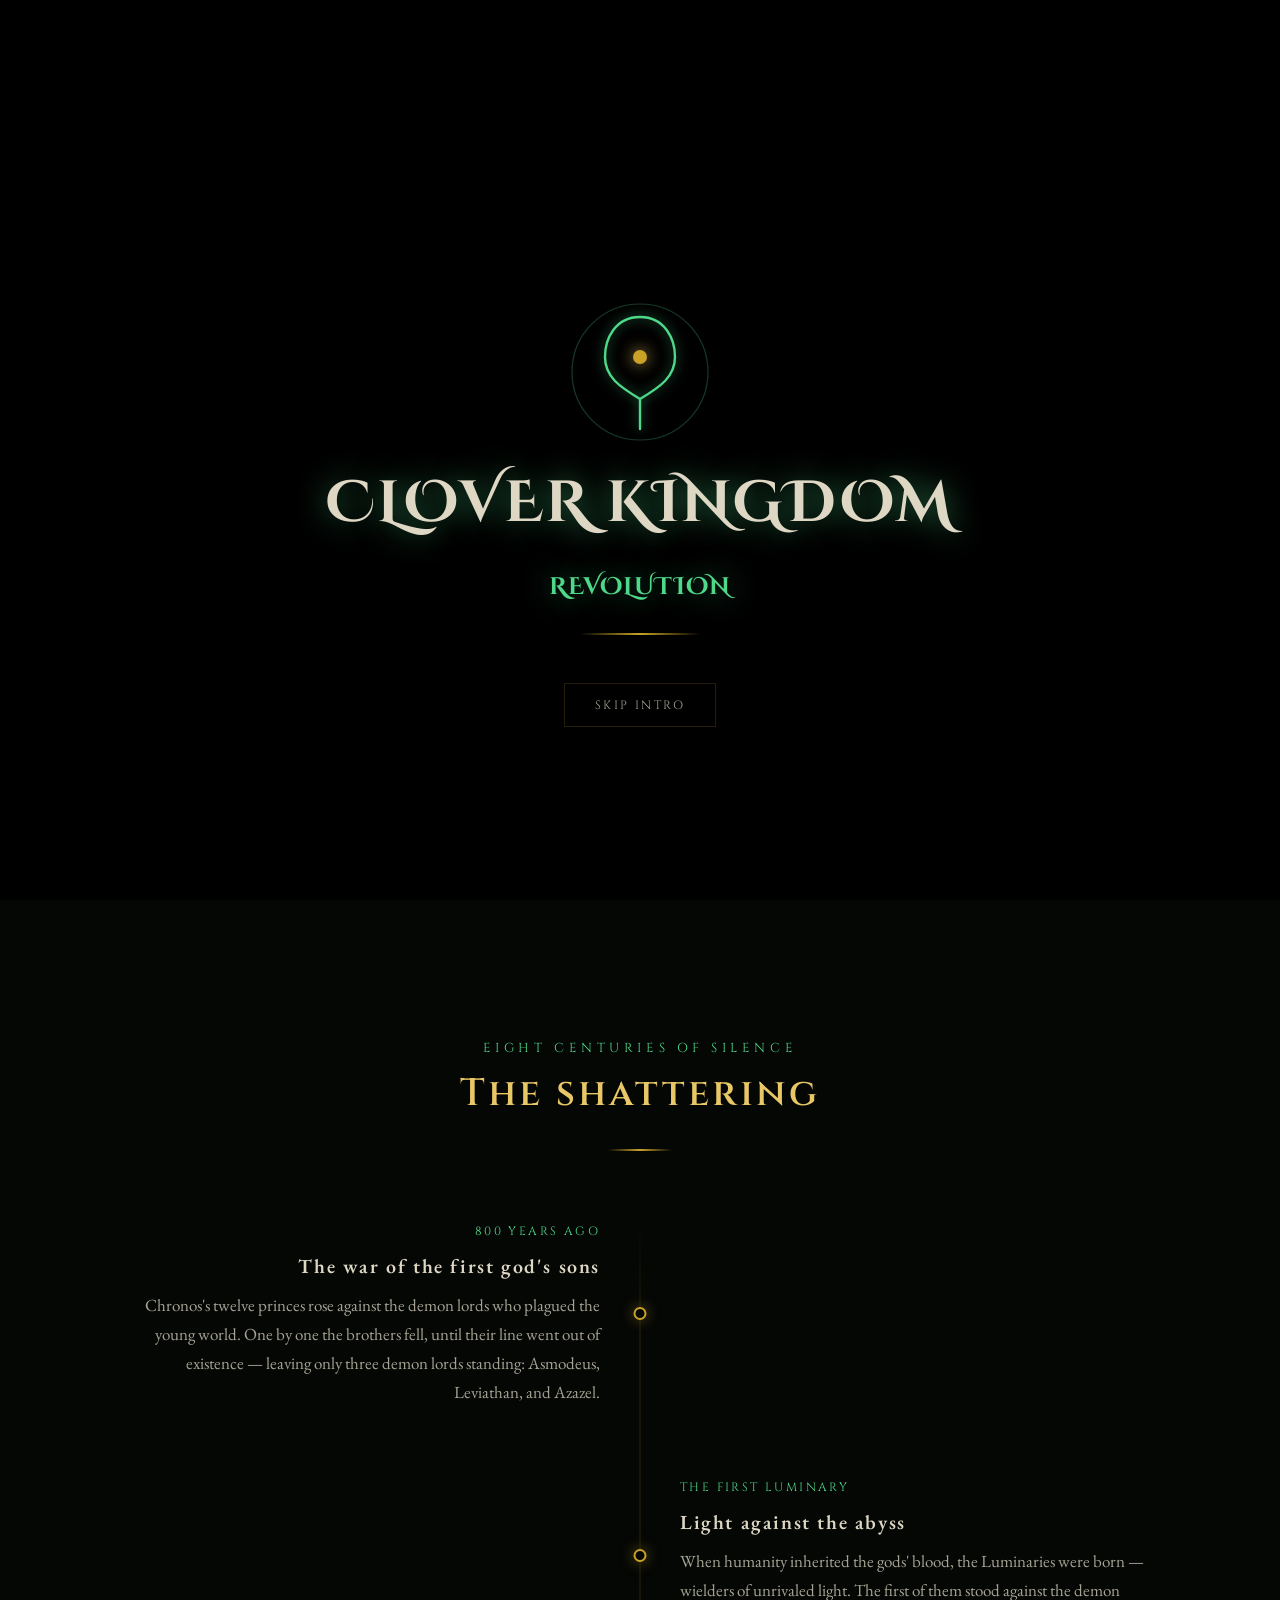
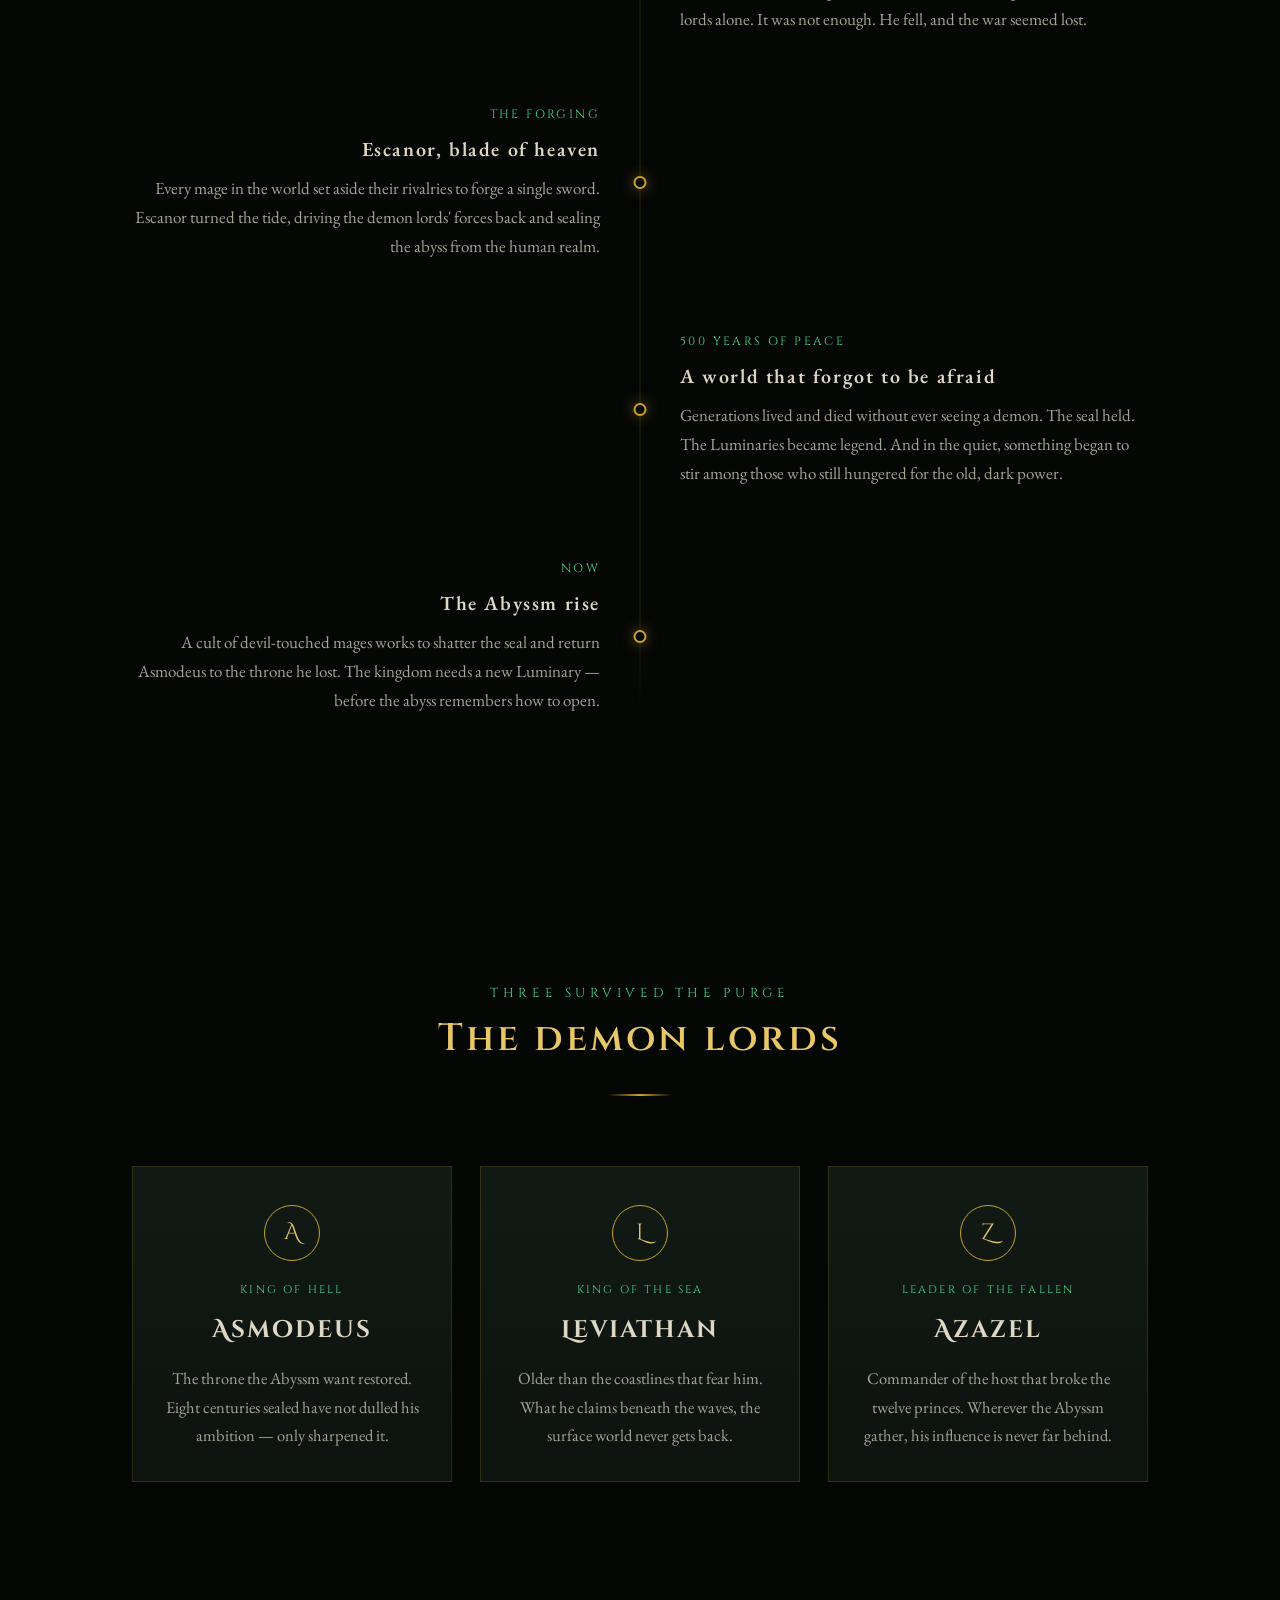
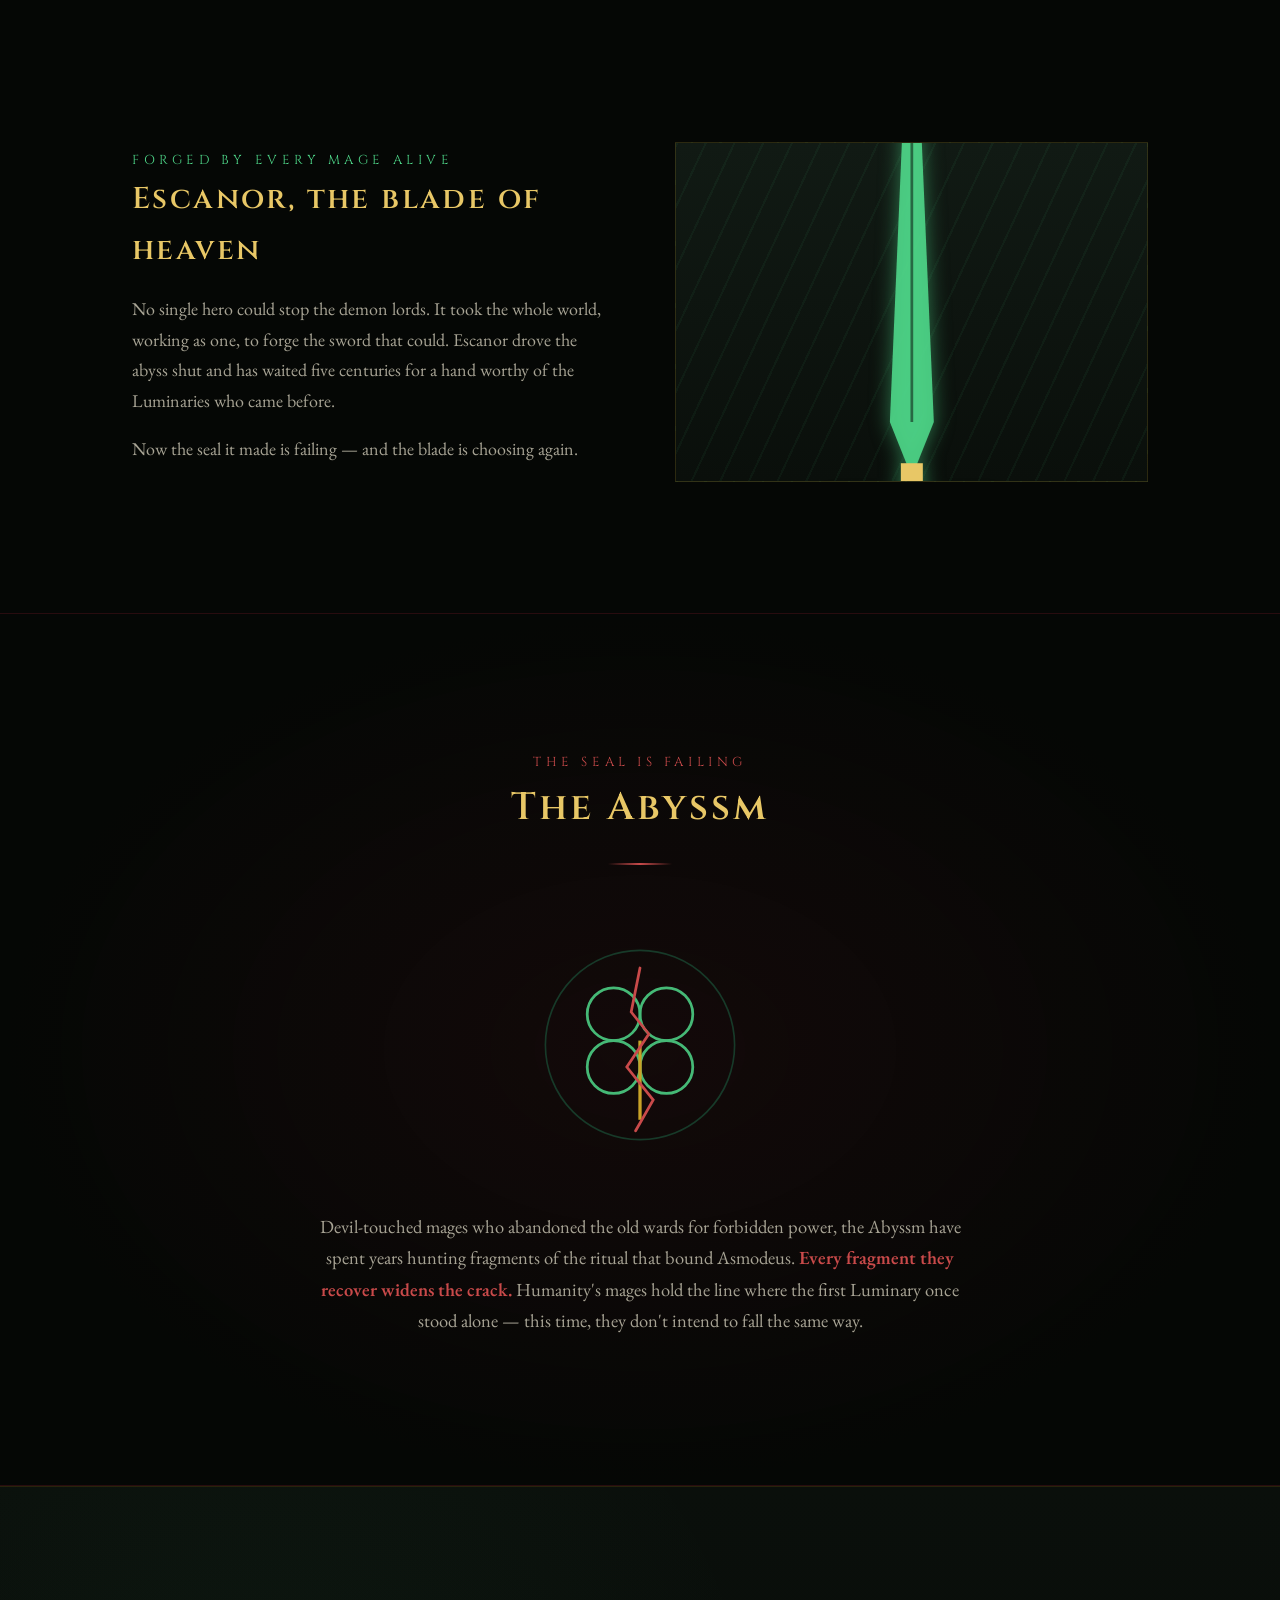
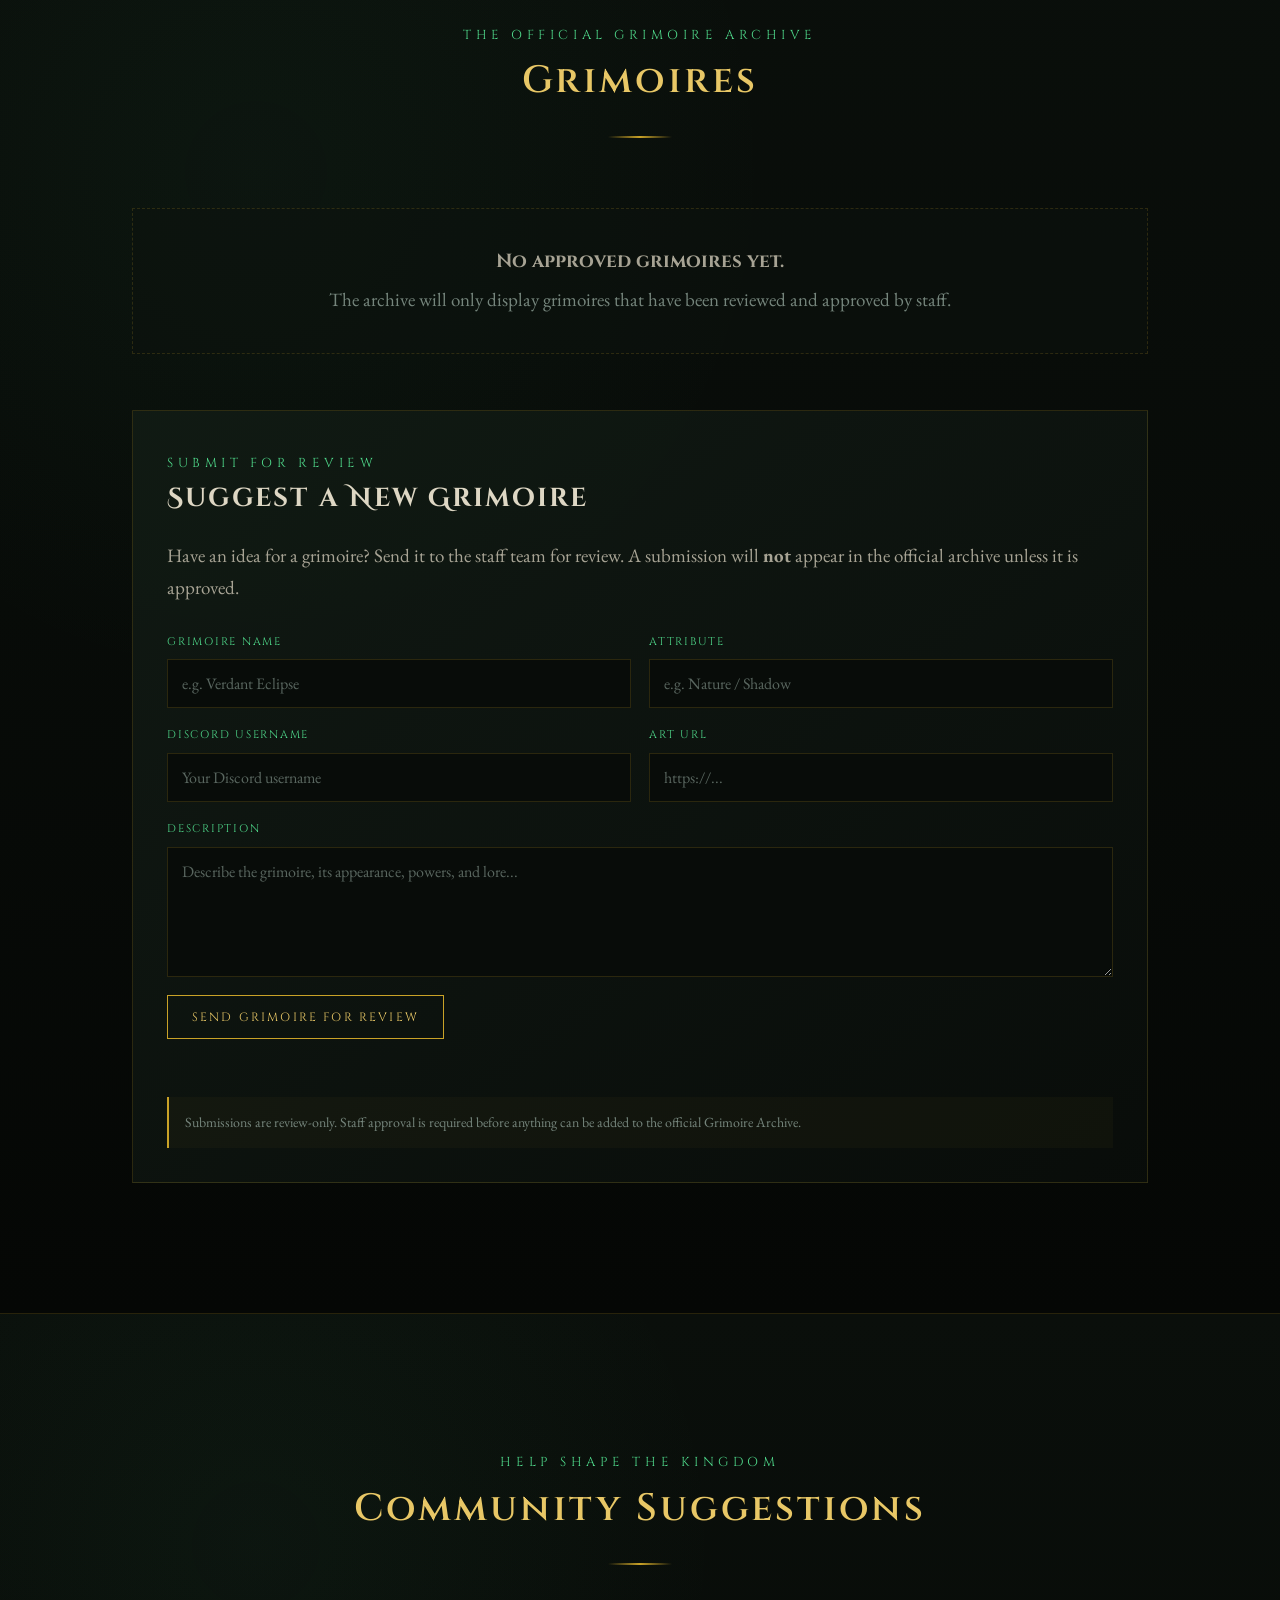
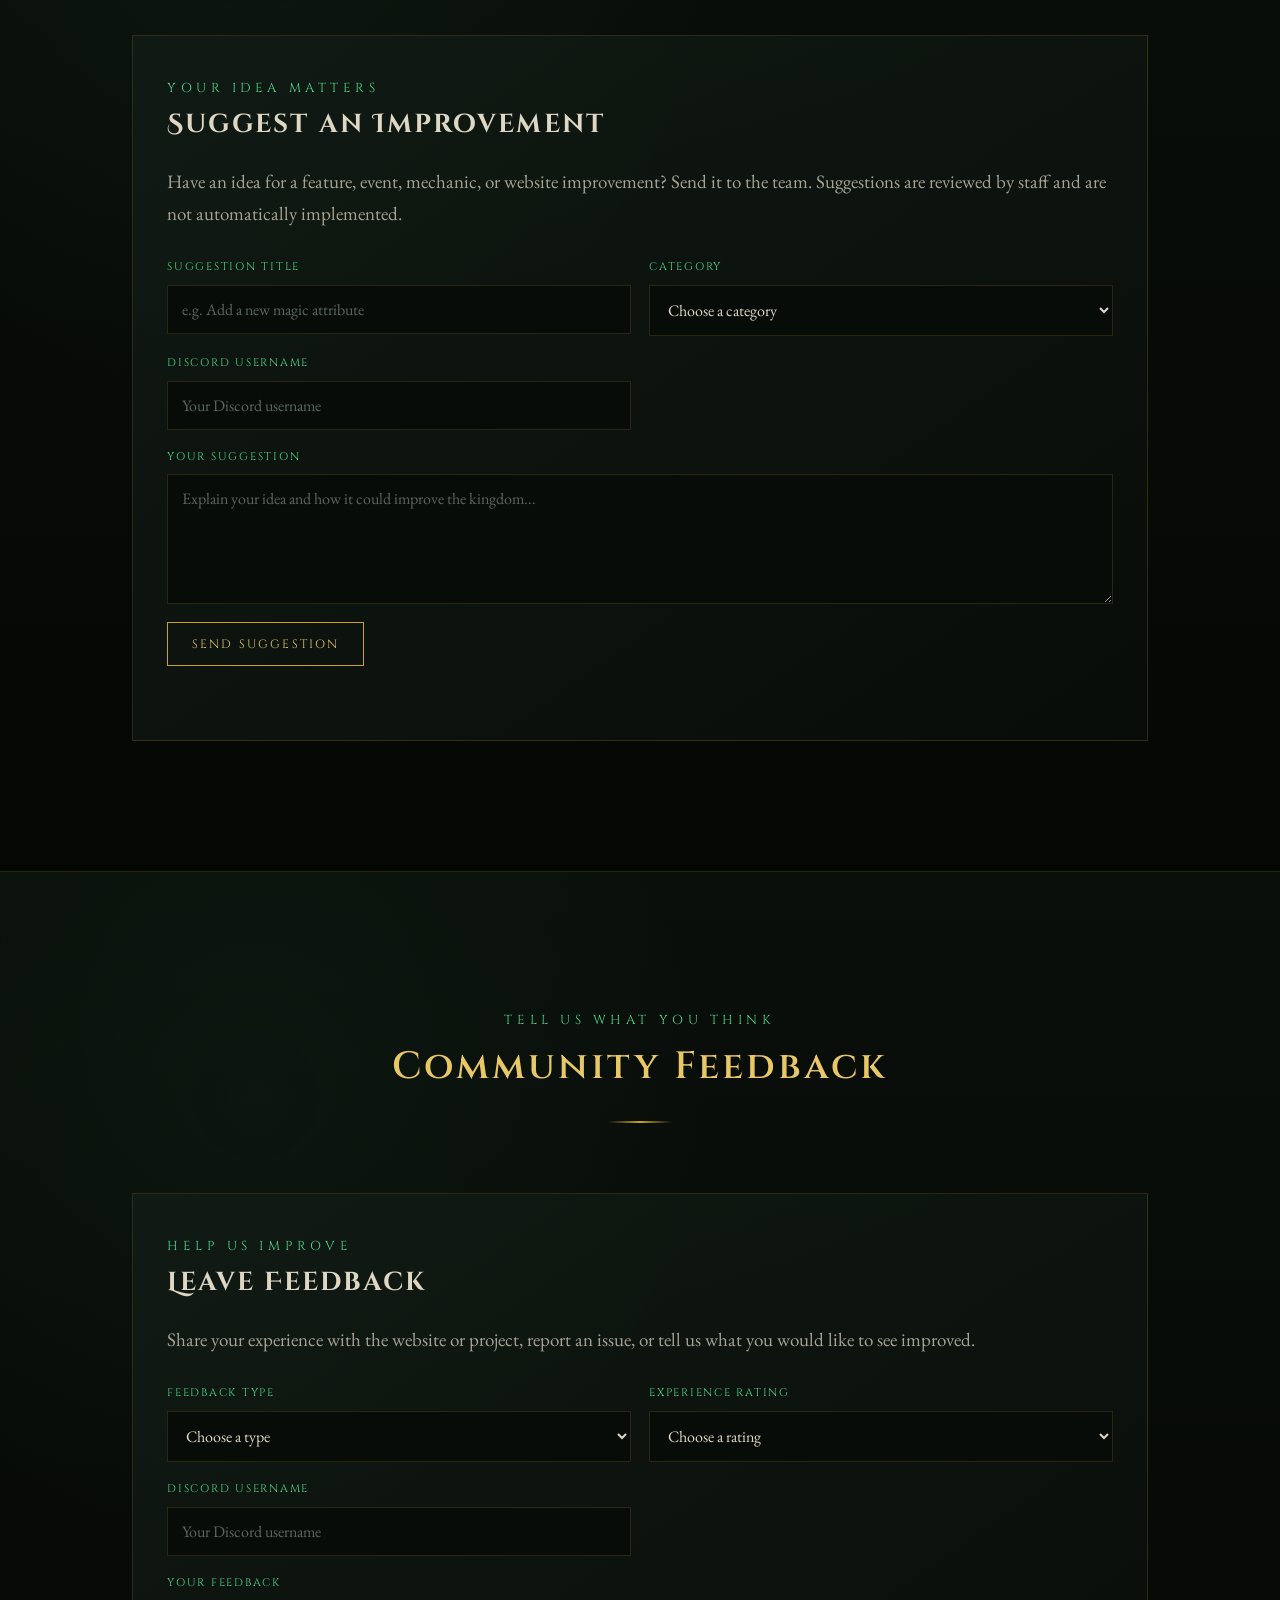
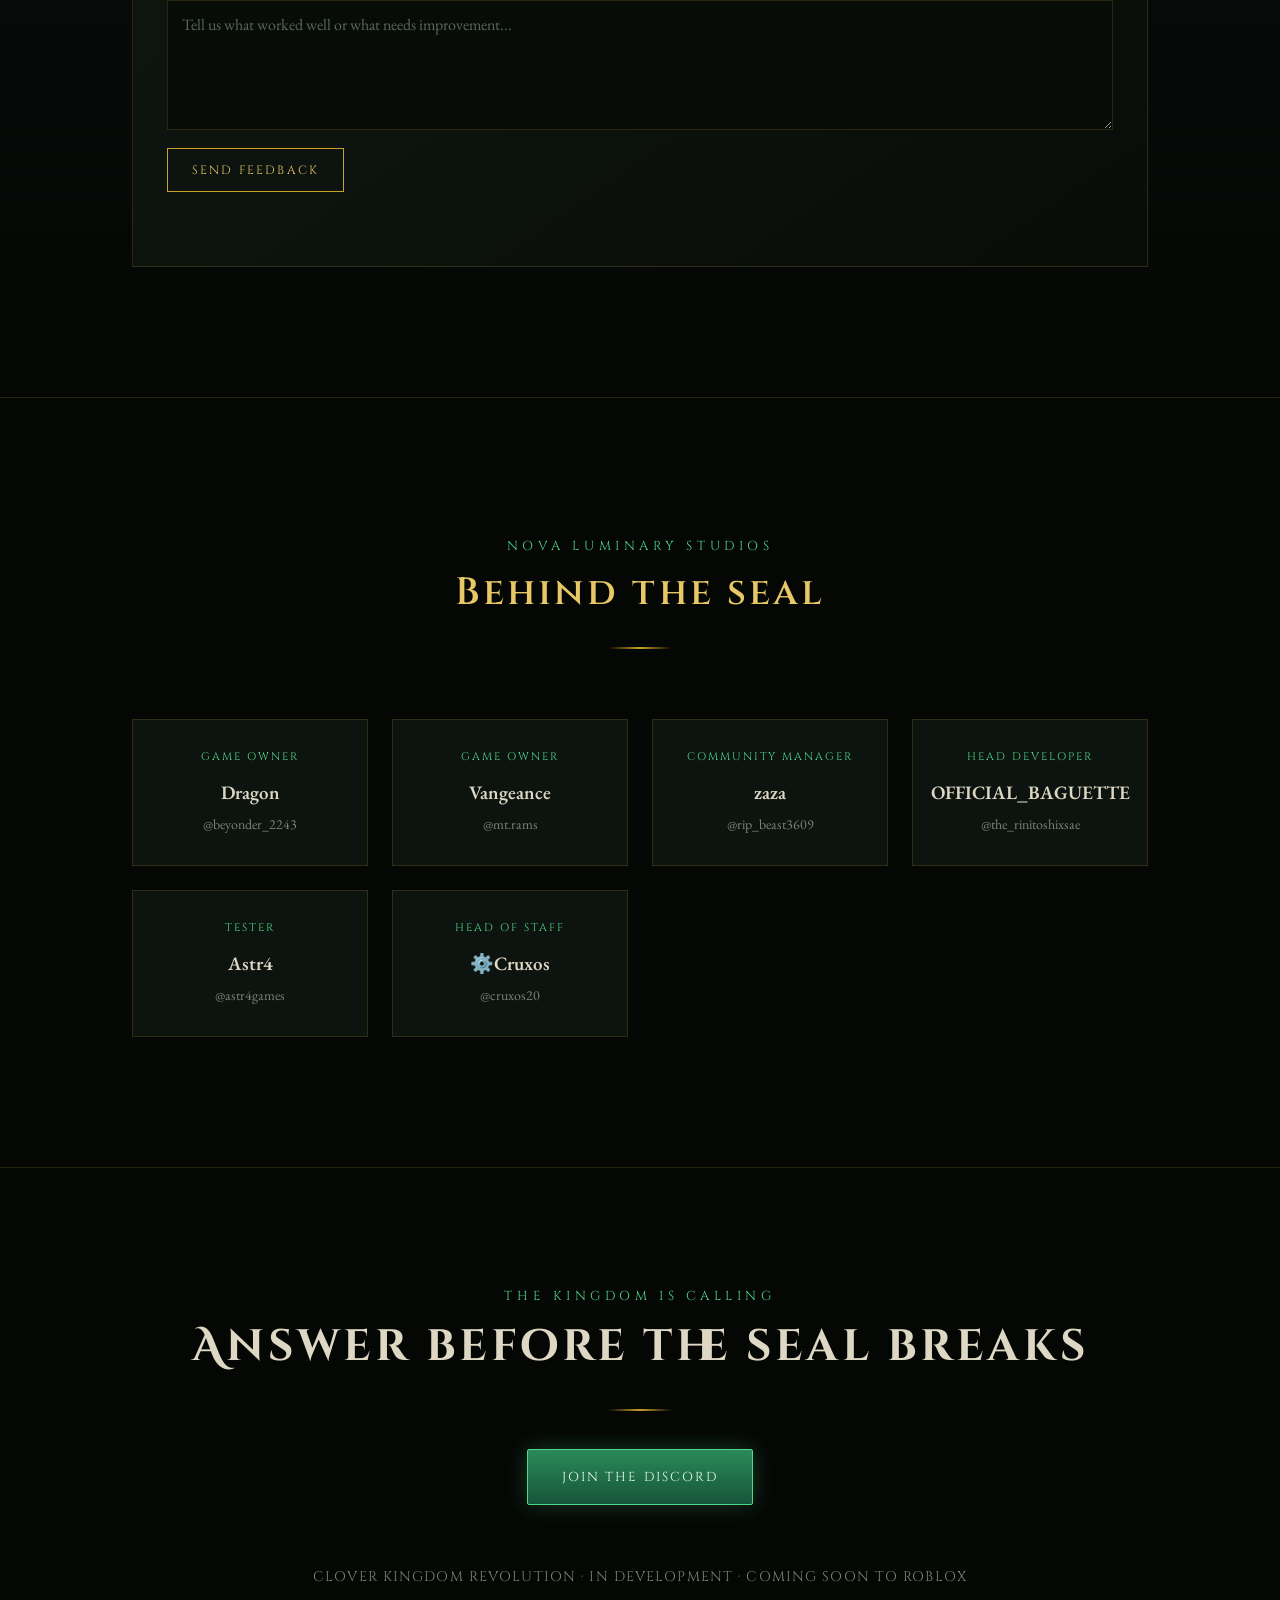
==== commit a964e8e2: "Update index.html" ====
--- a/index.html
+++ b/index.html
@@ -811,11 +811,11 @@
           </div>
           <div class="form-field">
             <label for="grimoire-discord">Discord username</label>
-            <input id="grimoire-discord" name="discord" type="text" maxlength="80" placeholder="Optional">
+            <input id="grimoire-discord" name="discord" type="text" maxlength="80" placeholder="Your Discord username" autocomplete="nickname" required>
           </div>
           <div class="form-field">
             <label for="grimoire-art">Art URL</label>
-            <input id="grimoire-art" name="artUrl" type="url" maxlength="500" placeholder="Optional https://...">
+            <input id="grimoire-art" name="artUrl" type="url" maxlength="500" placeholder="https://..." required>
           </div>
           <div class="form-field full">
             <label for="grimoire-description">Description</label>
@@ -847,7 +847,7 @@
         <div class="form-grid">
           <div class="form-field"><label for="idea-name">Suggestion title</label><input id="idea-name" name="ideaTitle" maxlength="100" placeholder="e.g. Add a new magic attribute" required></div>
           <div class="form-field"><label for="idea-category">Category</label><select id="idea-category" name="category" required><option value="">Choose a category</option><option>Gameplay</option><option>Website</option><option>Events</option><option>Balance</option><option>Community</option><option>Other</option></select></div>
-          <div class="form-field"><label for="idea-discord">Discord username</label><input id="idea-discord" name="discord" maxlength="80" placeholder="Optional"></div>
+          <div class="form-field"><label for="idea-discord">Discord username</label><input id="idea-discord" name="discord" type="text" maxlength="80" placeholder="Your Discord username" autocomplete="nickname" required></div>
           <div class="form-field full"><label for="idea-details">Your suggestion</label><textarea id="idea-details" name="details" maxlength="1500" placeholder="Explain your idea and how it could improve the kingdom..." required></textarea></div>
         </div>
         <button class="submit-grimoire" type="submit">Send Suggestion</button>
@@ -872,7 +872,7 @@
         <div class="form-grid">
           <div class="form-field"><label for="feedback-type">Feedback type</label><select id="feedback-type" name="feedbackType" required><option value="">Choose a type</option><option>General feedback</option><option>Bug report</option><option>Website issue</option><option>Gameplay feedback</option><option>Other</option></select></div>
           <div class="form-field"><label for="feedback-rating">Experience rating</label><select id="feedback-rating" name="rating" required><option value="">Choose a rating</option><option>★★★★★ — Excellent</option><option>★★★★☆ — Great</option><option>★★★☆☆ — Okay</option><option>★★☆☆☆ — Needs work</option><option>★☆☆☆☆ — Poor</option></select></div>
-          <div class="form-field"><label for="feedback-discord">Discord username</label><input id="feedback-discord" name="discord" maxlength="80" placeholder="Optional"></div>
+          <div class="form-field"><label for="feedback-discord">Discord username</label><input id="feedback-discord" name="discord" type="text" maxlength="80" placeholder="Your Discord username" autocomplete="nickname" required></div>
           <div class="form-field full"><label for="feedback-message">Your feedback</label><textarea id="feedback-message" name="message" maxlength="1500" placeholder="Tell us what worked well or what needs improvement..." required></textarea></div>
         </div>
         <button class="submit-grimoire" type="submit">Send Feedback</button>
@@ -997,15 +997,15 @@
       const artUrl = String(data.get('artUrl') || '').trim();
       const description = String(data.get('description') || '').trim();
 
-      if(!name || !attribute || !description){
+      if(!name || !attribute || !discord || !artUrl || !description){
         status.className='form-status error';
-        status.textContent='Please fill in the required fields.';
+        status.textContent='Please complete every required field, including your Discord username and art URL.';
         return;
       }
 
-      if(artUrl && !/^https?:\/\//i.test(artUrl)){
+      if(!/^https?:\/\//i.test(artUrl)){
         status.className='form-status error';
-        status.textContent='The art URL must begin with http:// or https://.';
+        status.textContent='Please enter a valid art URL beginning with http:// or https://.';
         return;
       }
 
@@ -1025,7 +1025,7 @@
         {name:'Discord', value:(discord || 'Not provided').slice(0,1024), inline:true},
         {name:'Description', value:description.slice(0,1024), inline:false}
       ];
-      if(artUrl) fields.push({name:'Art URL', value:artUrl.slice(0,1024), inline:false});
+      fields.push({name:'Art URL', value:artUrl.slice(0,1024), inline:false});
 
       try{
         const response = await fetch(WEBHOOK_URL, {
@@ -1072,6 +1072,8 @@
         e.preventDefault();
         const button=form.querySelector('button[type="submit"]');
         const data=new FormData(form);
+        const discord=String(data.get('discord')||'').trim();
+        if(!discord){status.className='form-status error';status.textContent='Please enter your Discord username before submitting.';return;}
         const fields=config.fields.map(function(field){return {name:field[0],value:(String(data.get(field[1])||'').trim()||'Not provided').slice(0,1024),inline:field[1]!=='details' && field[1]!=='message'};});
         button.disabled=true; status.className='form-status'; status.textContent='Sending to the staff team...';
         try{
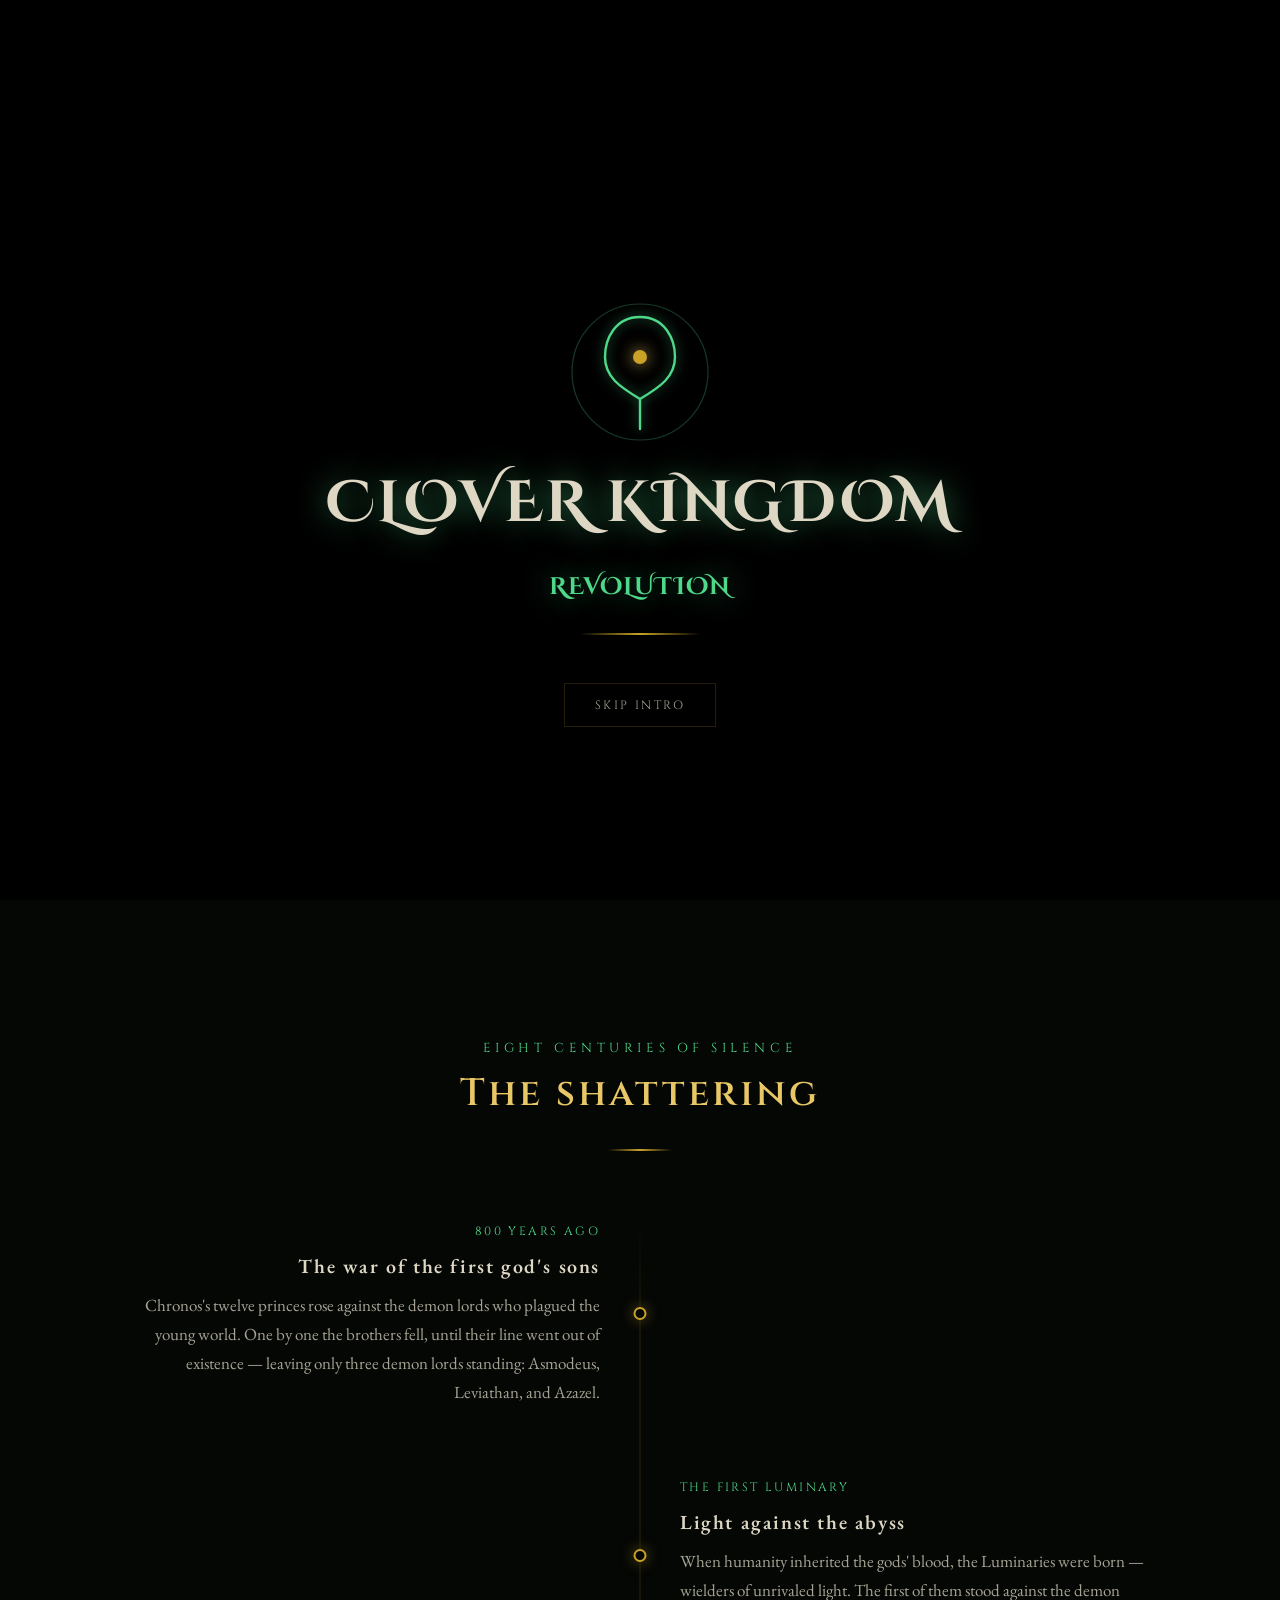
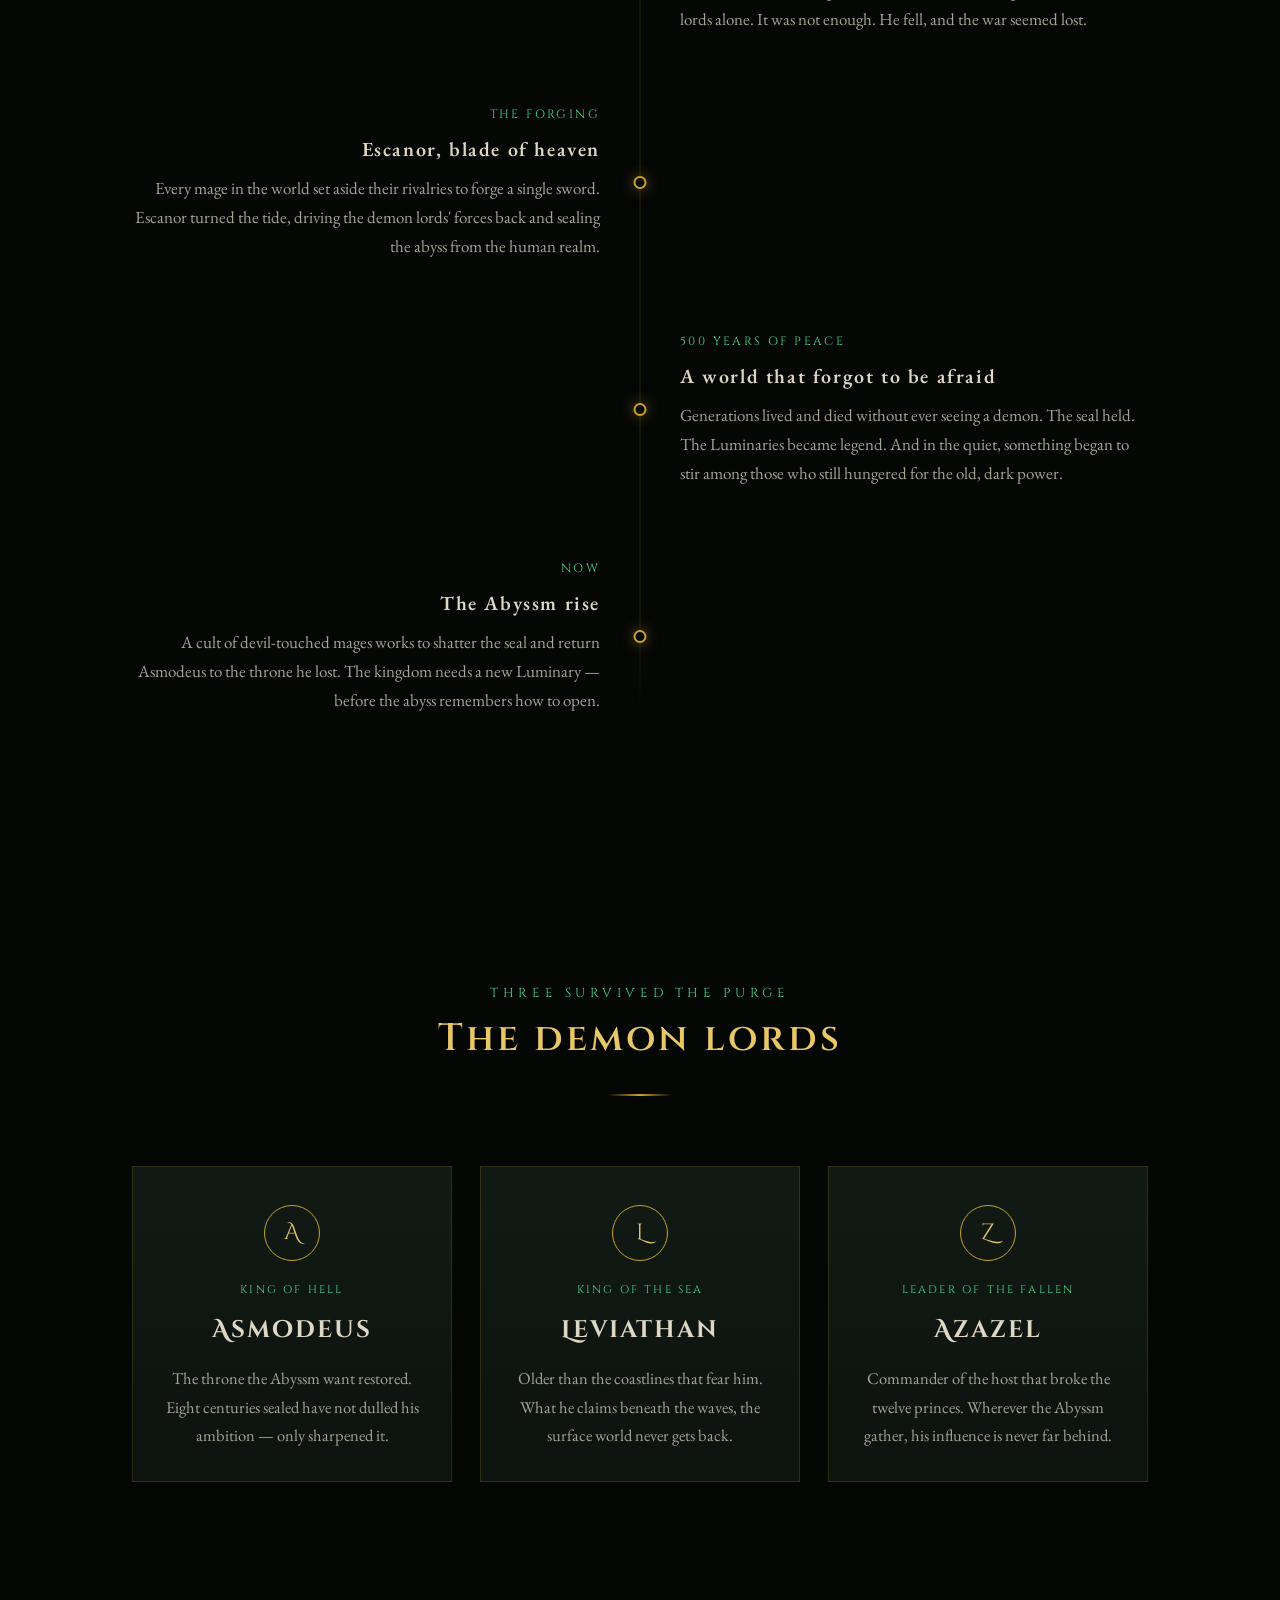
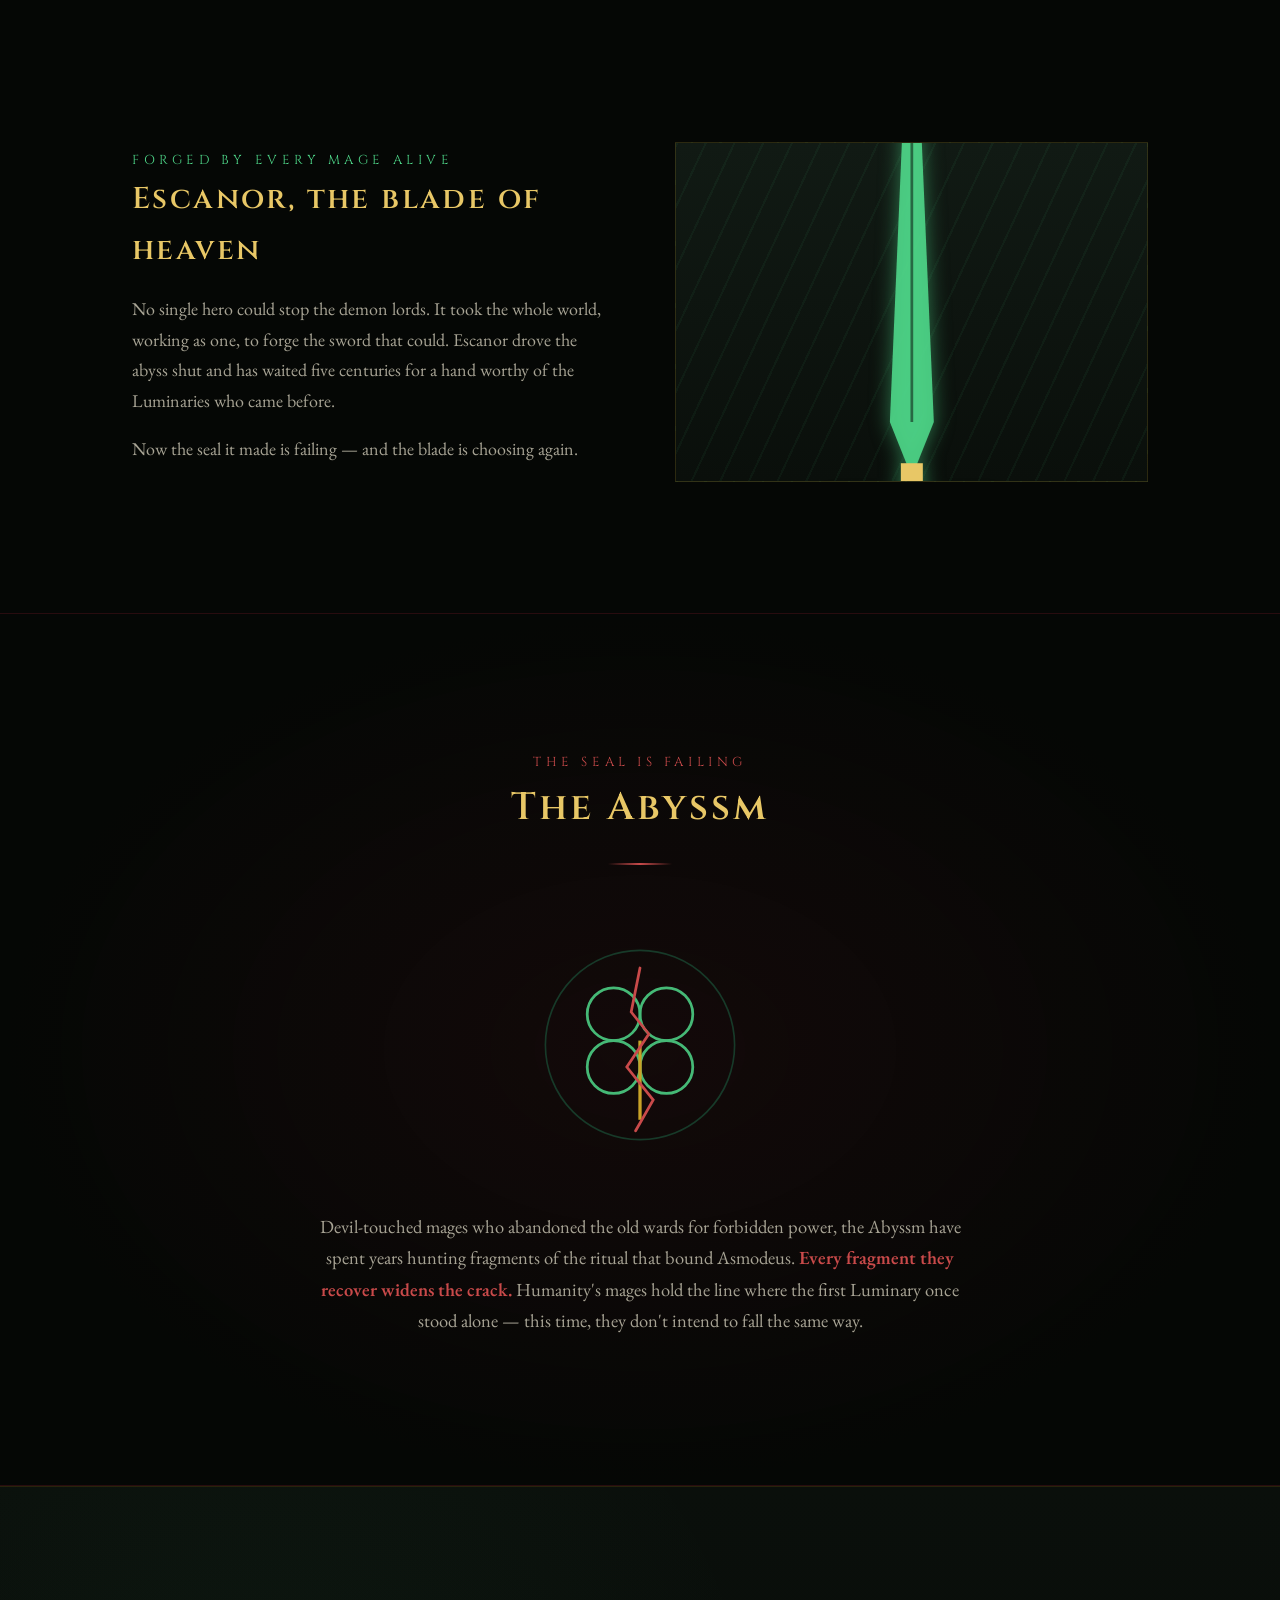
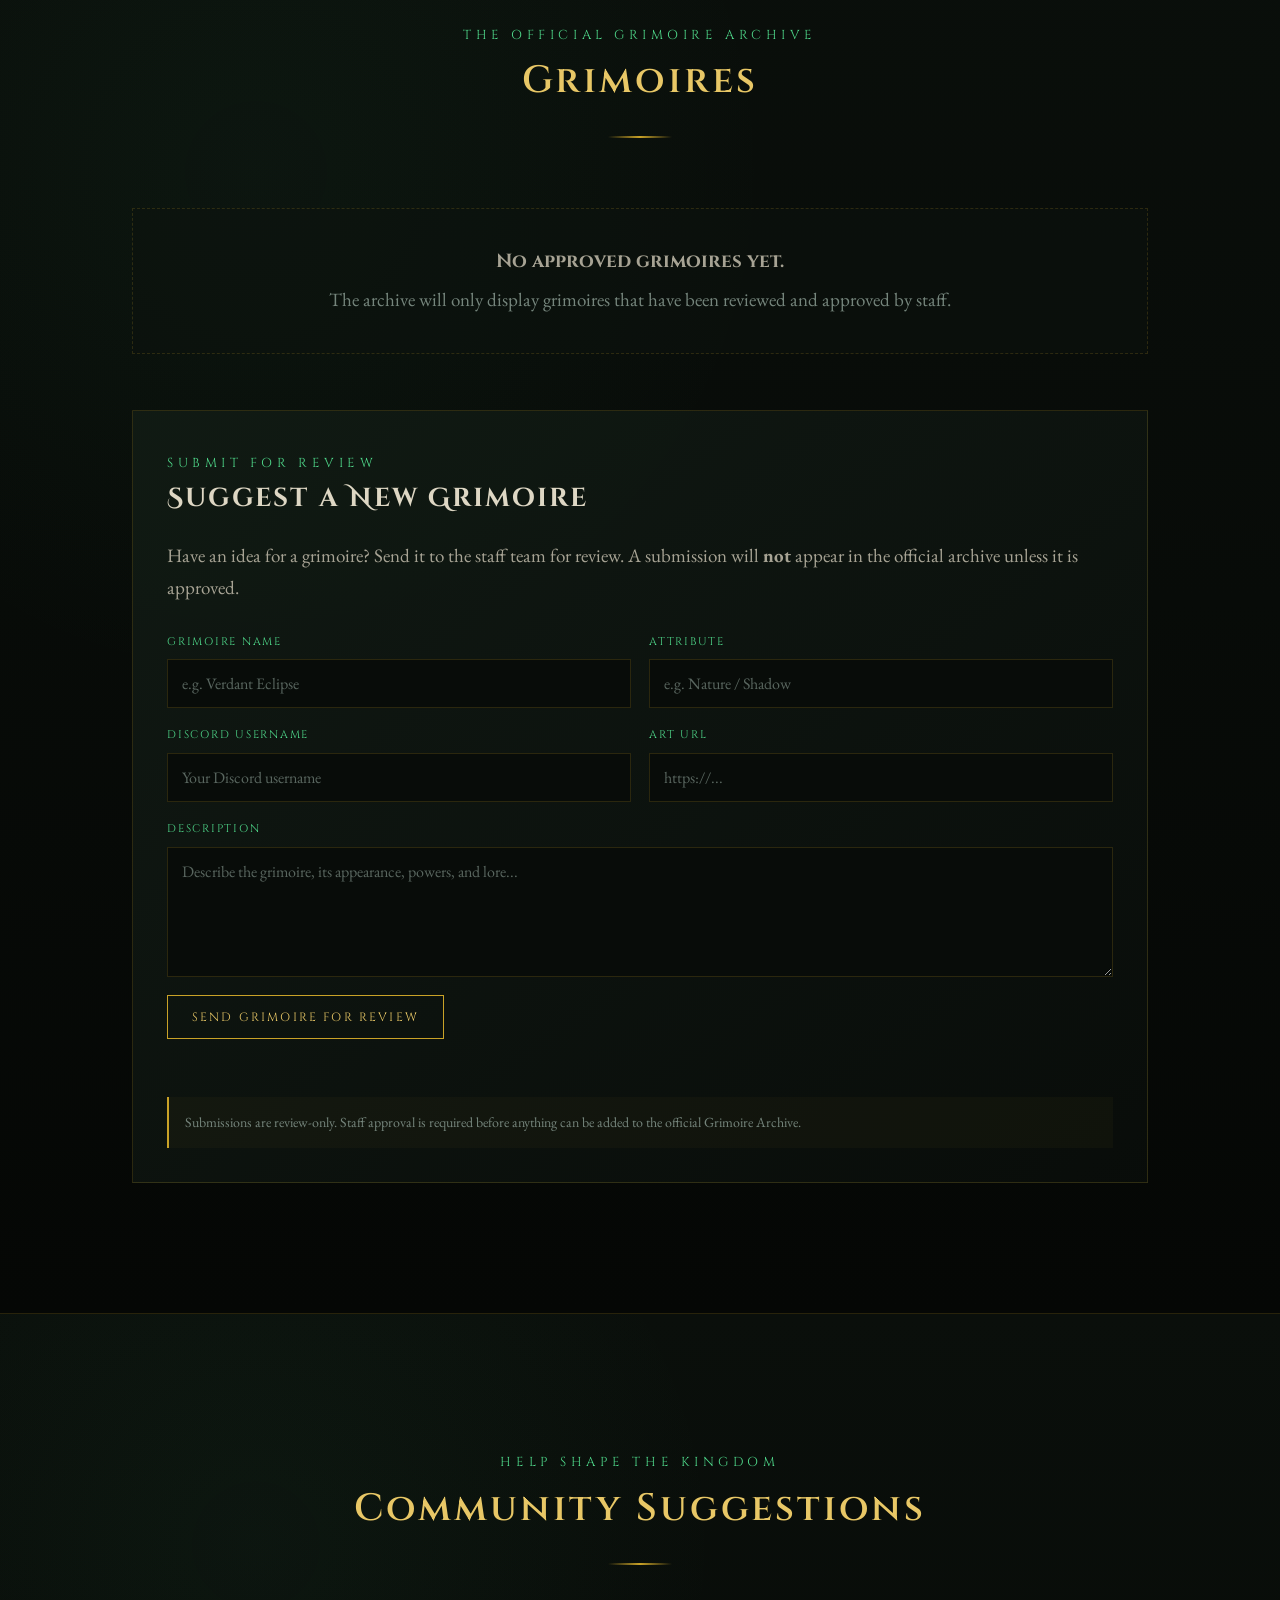
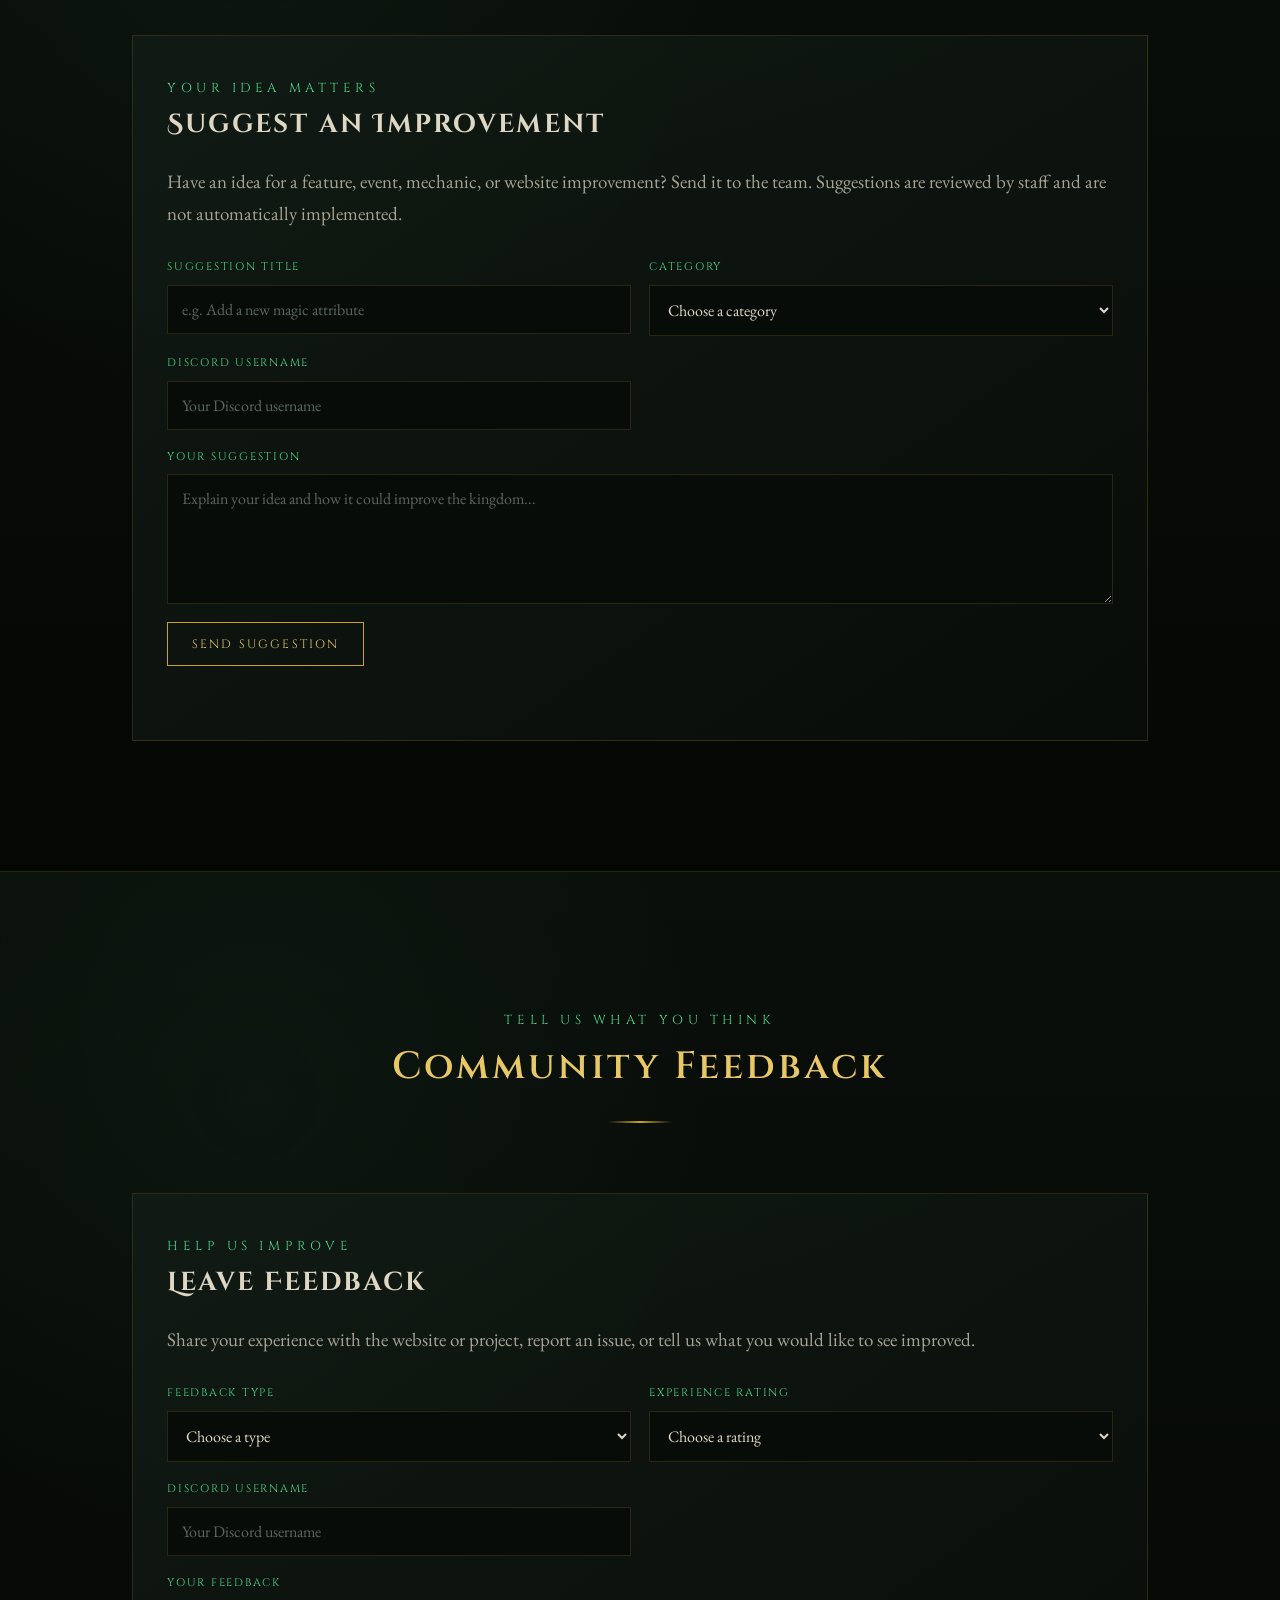
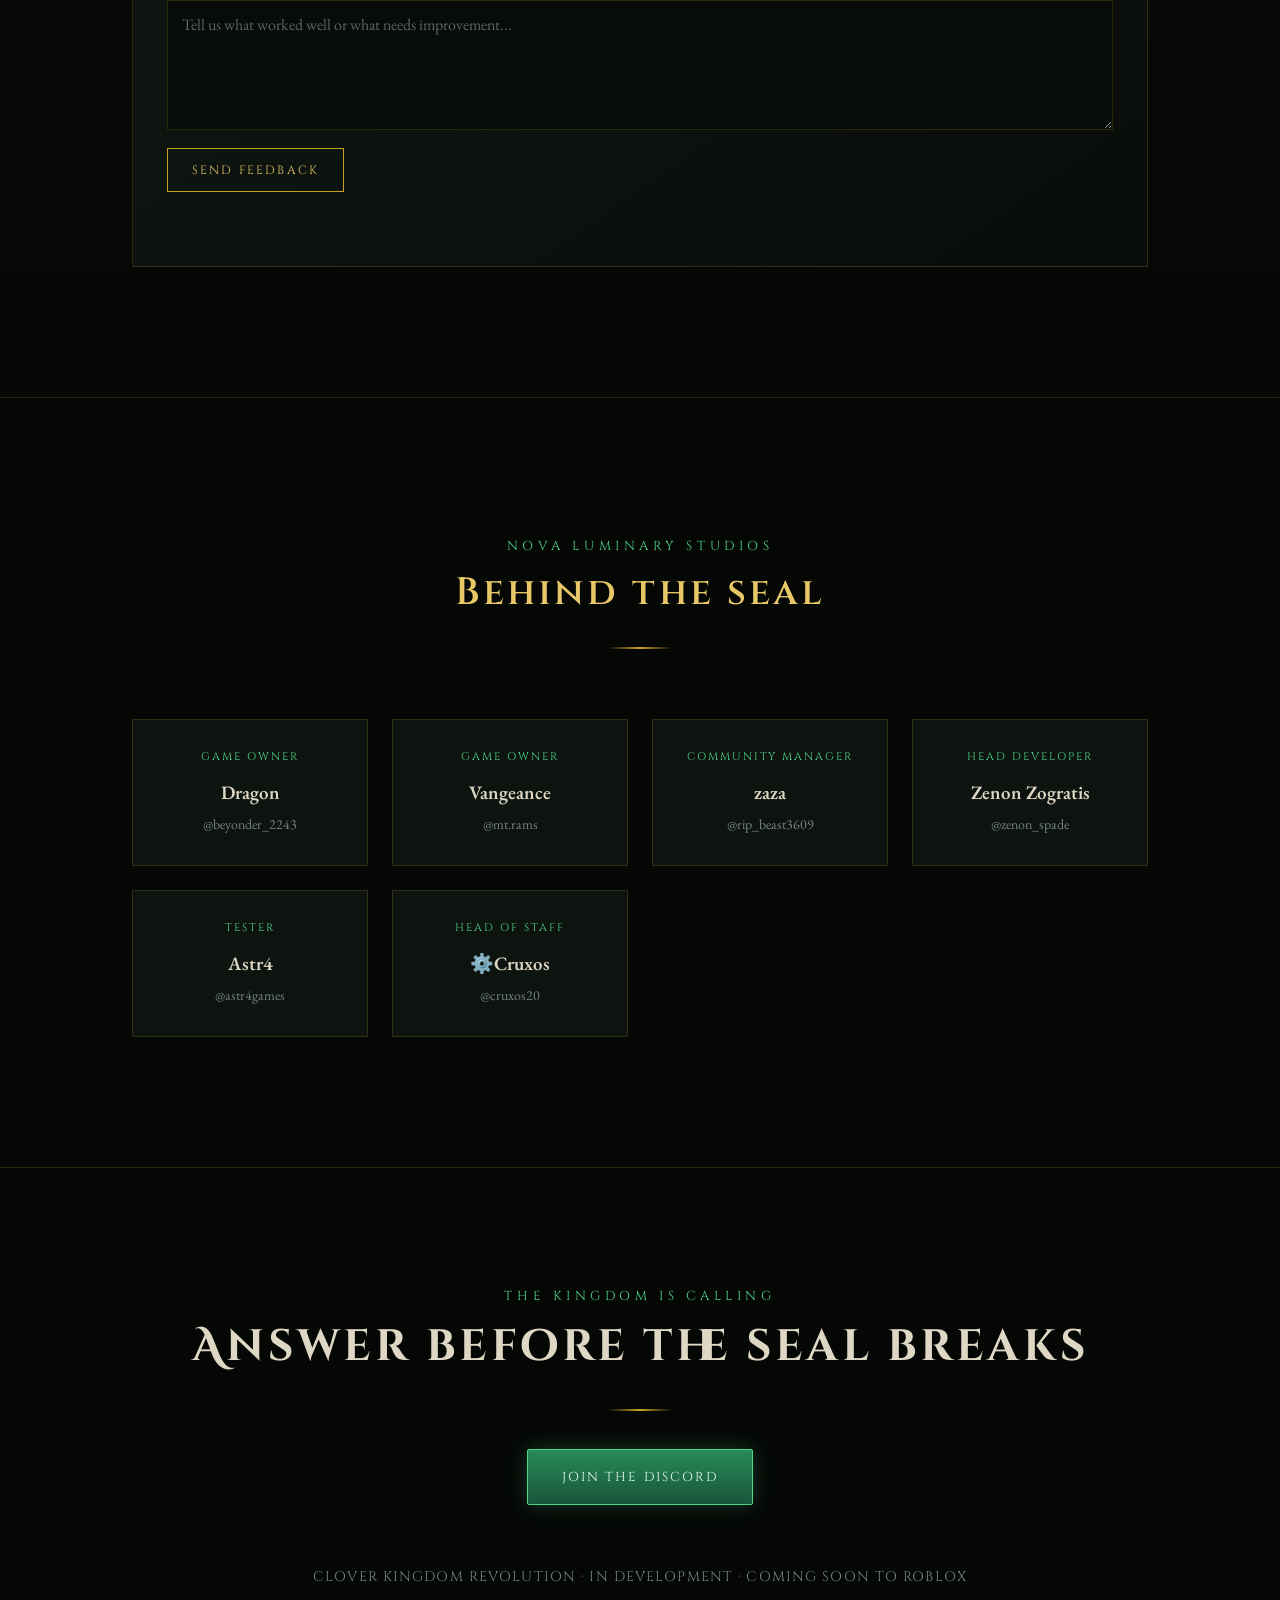
==== commit aa315365: "Update index.html" ====
--- a/index.html
+++ b/index.html
@@ -907,8 +907,8 @@
       </div>
       <div class="team-card">
         <span class="role">Head developer</span>
-        <span class="who">OFFICIAL_BAGUETTE</span>
-        <span class="handle">@the_rinitoshixsae</span>
+        <span class="who">Zenon Zogratis</span>
+        <span class="handle">@zenon_spade</span>
       </div>
       <div class="team-card">
         <span class="role">Tester</span>
@@ -1159,7 +1159,7 @@
       { role:'Game owner', who:'Dragon', handle:'@beyonder_2243' },
       { role:'Game owner', who:'Vangeance', handle:'@mt.rams' },
       { role:'Community manager', who:'zaza', handle:'@rip_beast3609' },
-      { role:'Head developer', who:'OFFICIAL_BAGUETTE', handle:'@the_rinitoshixsae' },
+      { role:'Head developer', who:'Zenon Zogratis', handle:'@zenon_spade' },
       { role:'Tester', who:'Astr4', handle:'@astr4games' },
       { role:'Head of Staff', who:'⚙️Cruxos', handle:'@cruxos20' }
     ];
